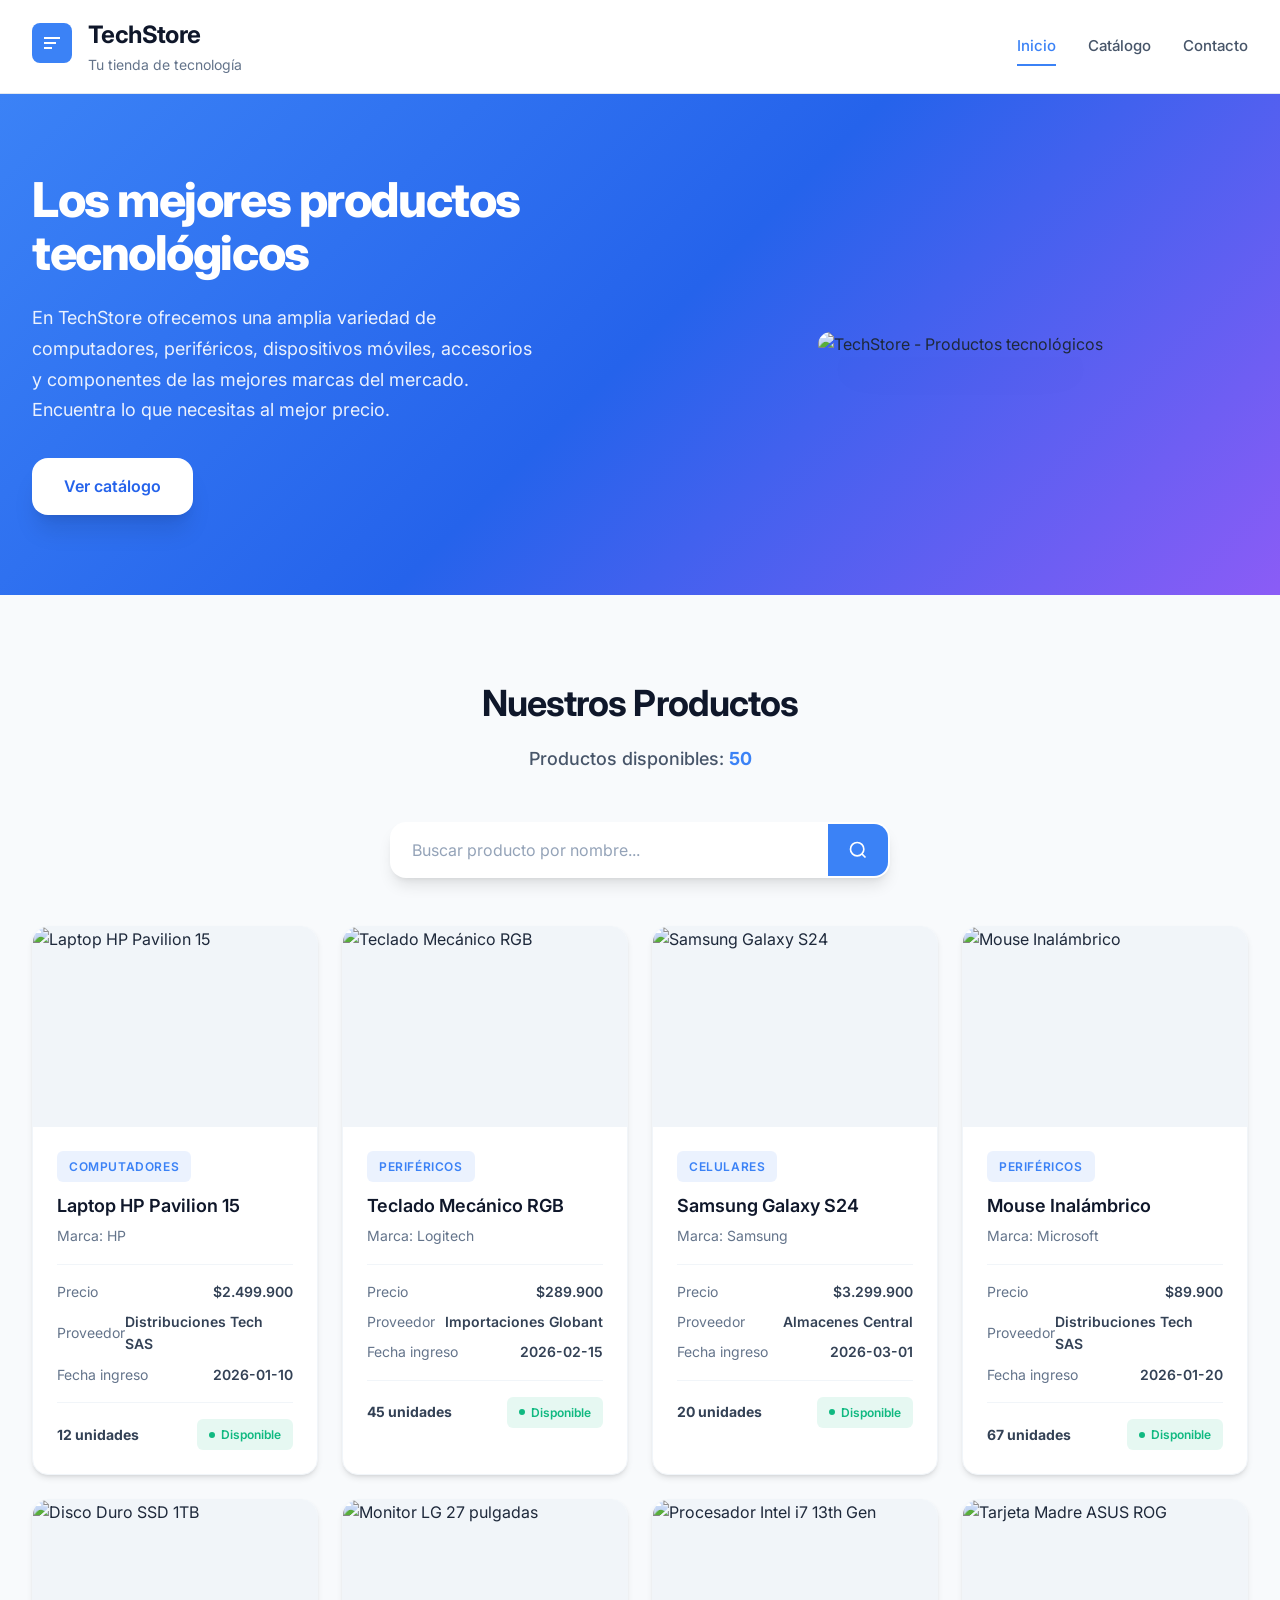
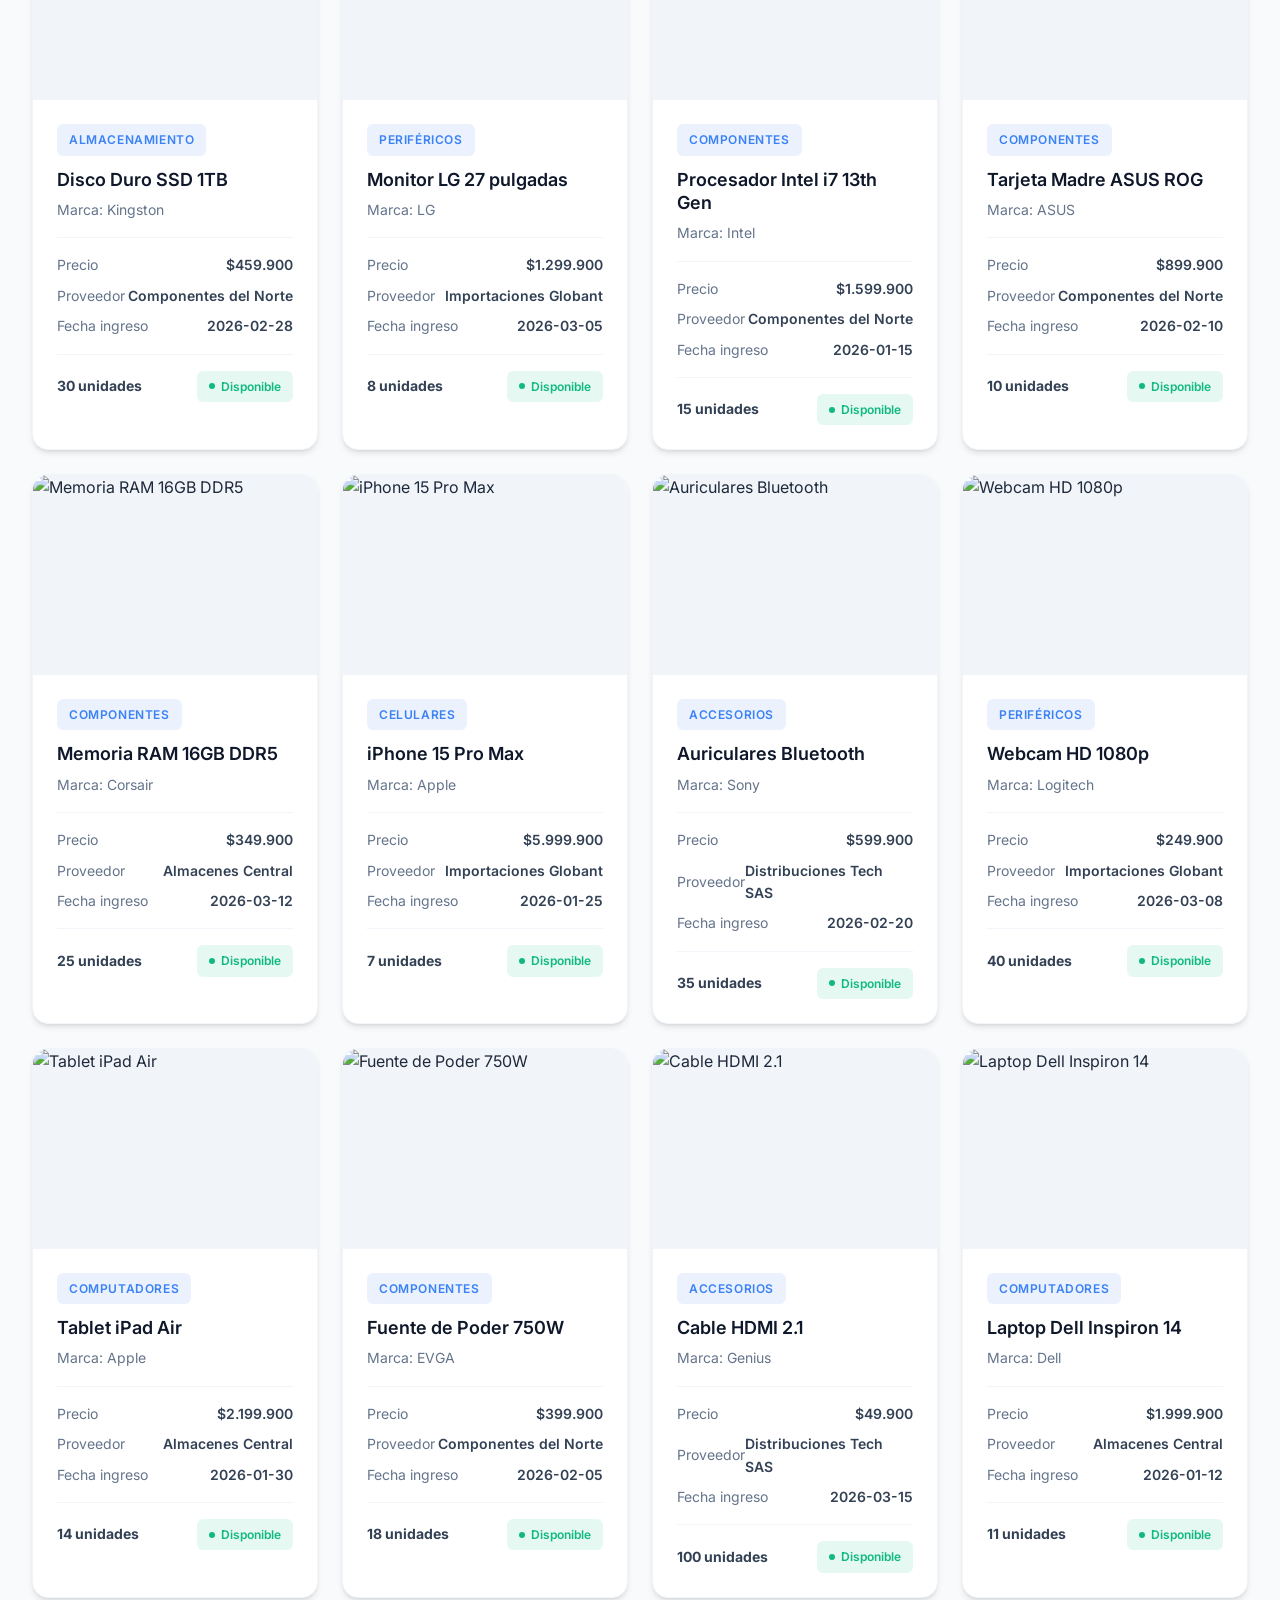
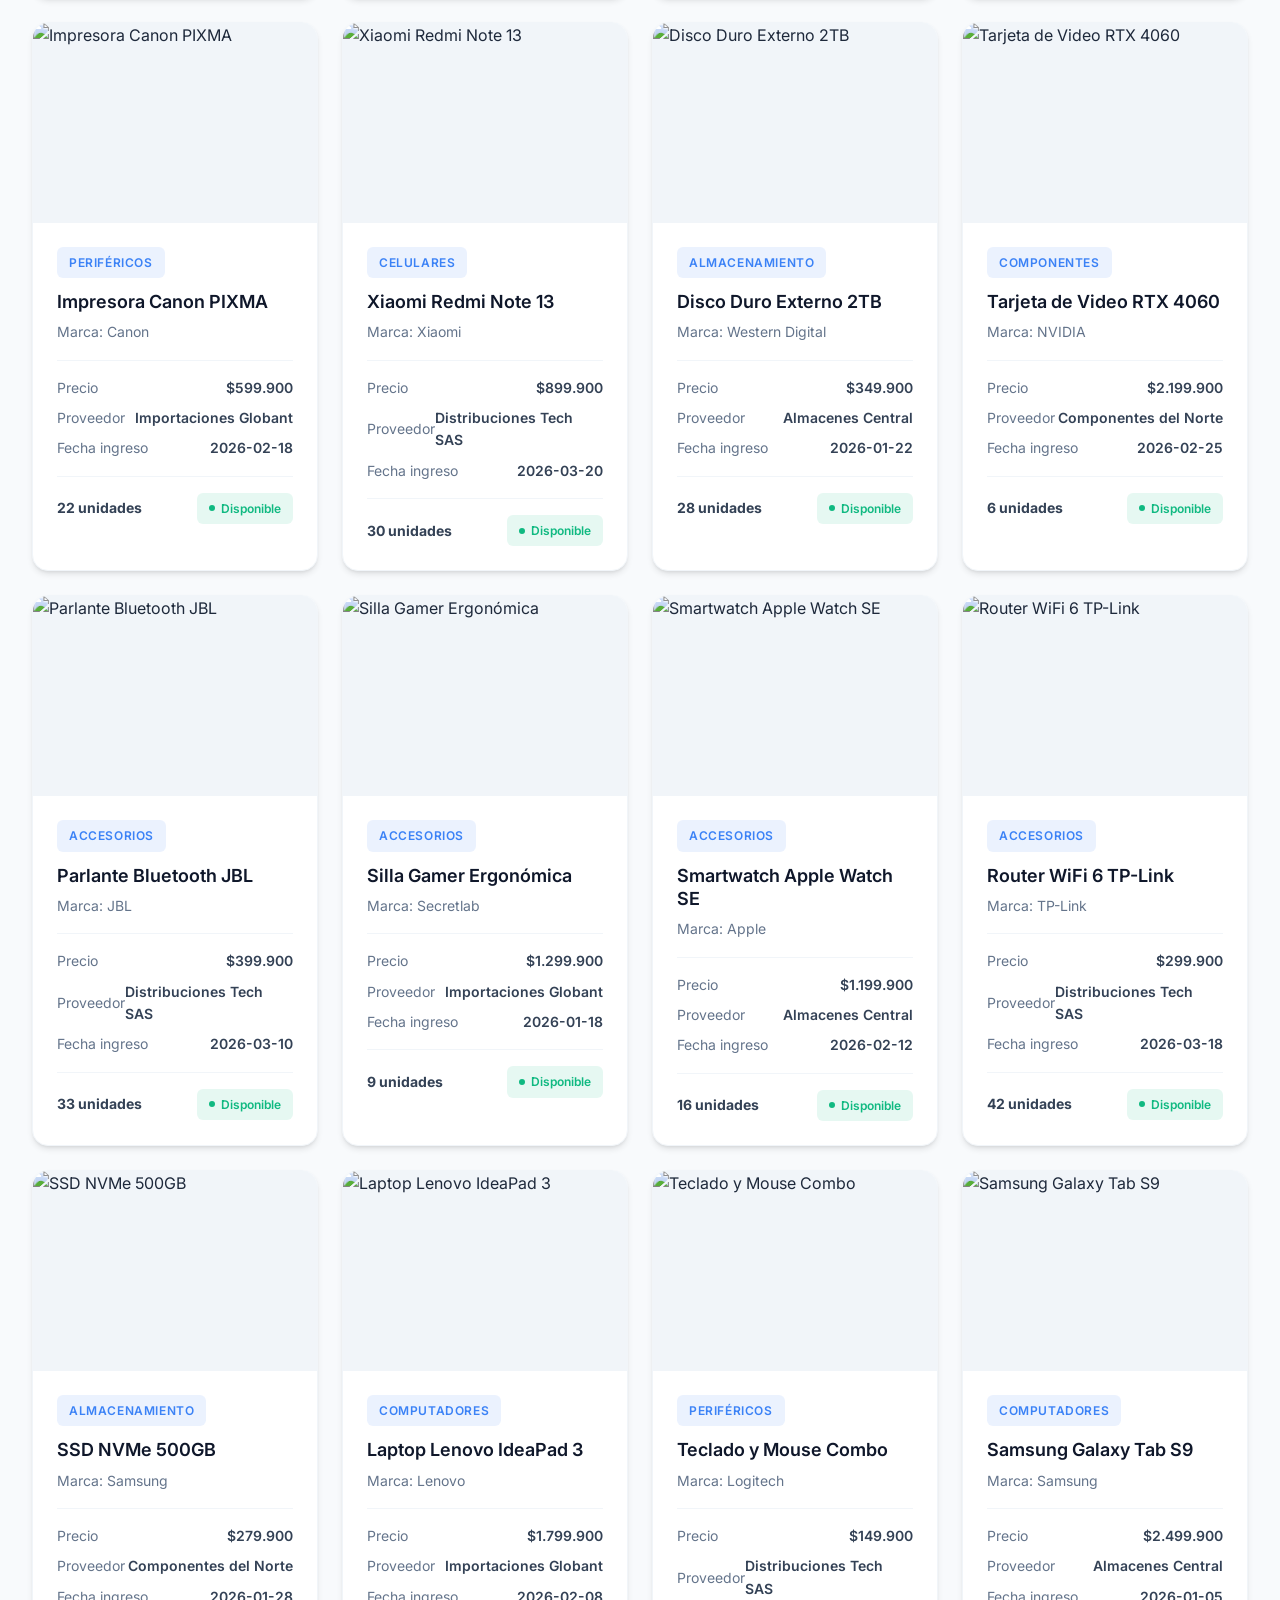
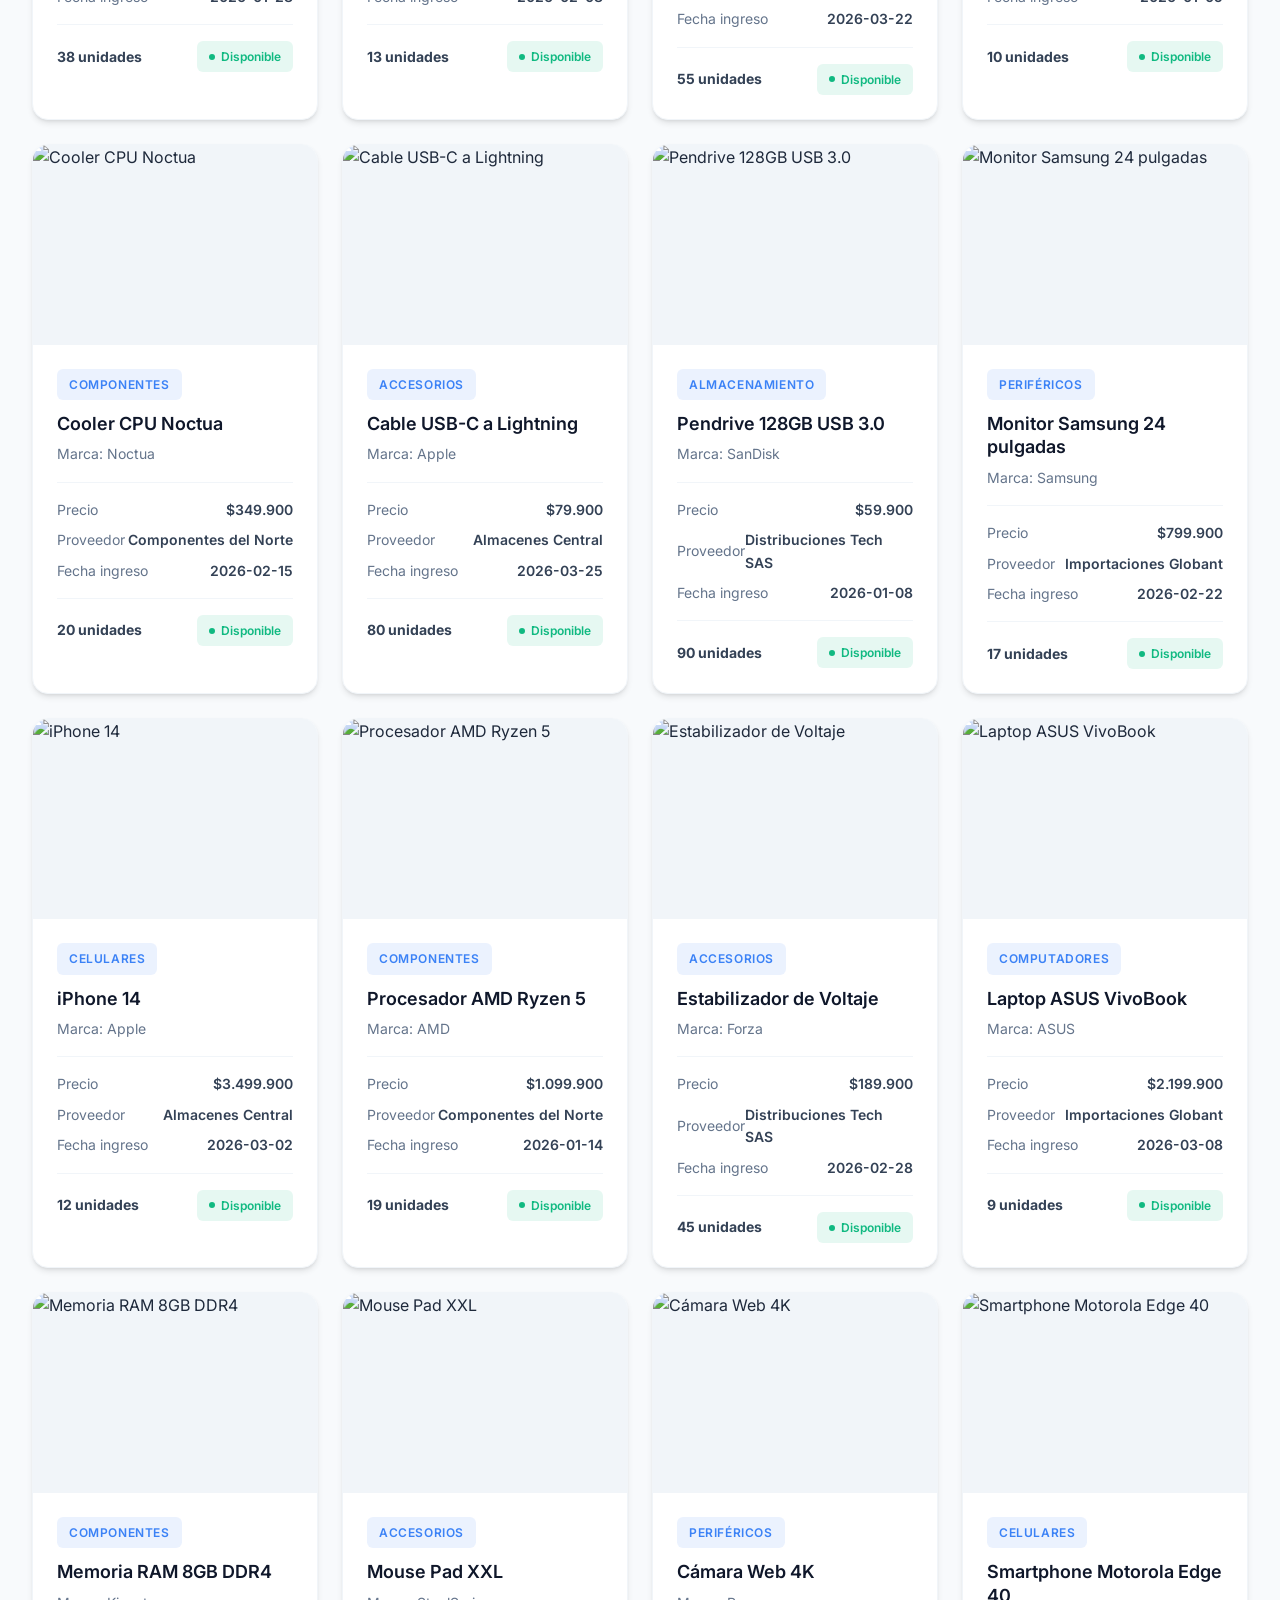
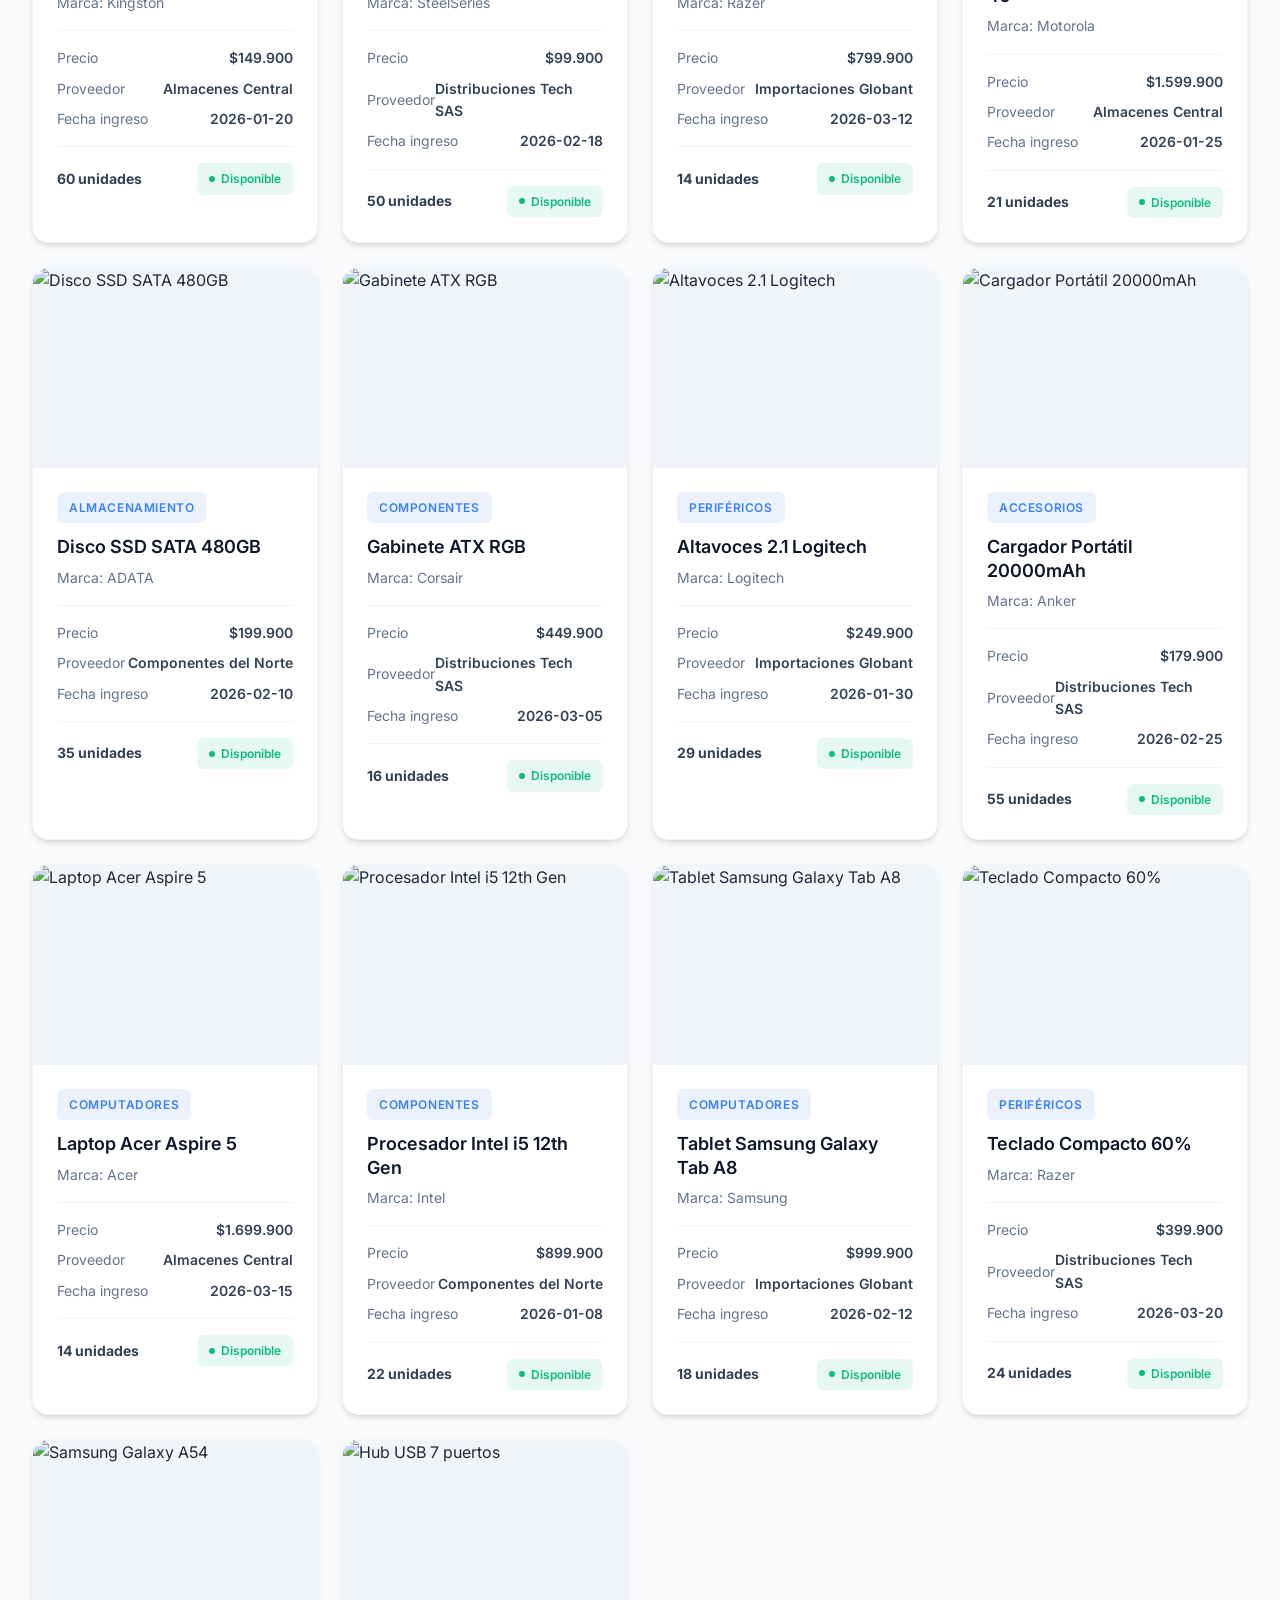
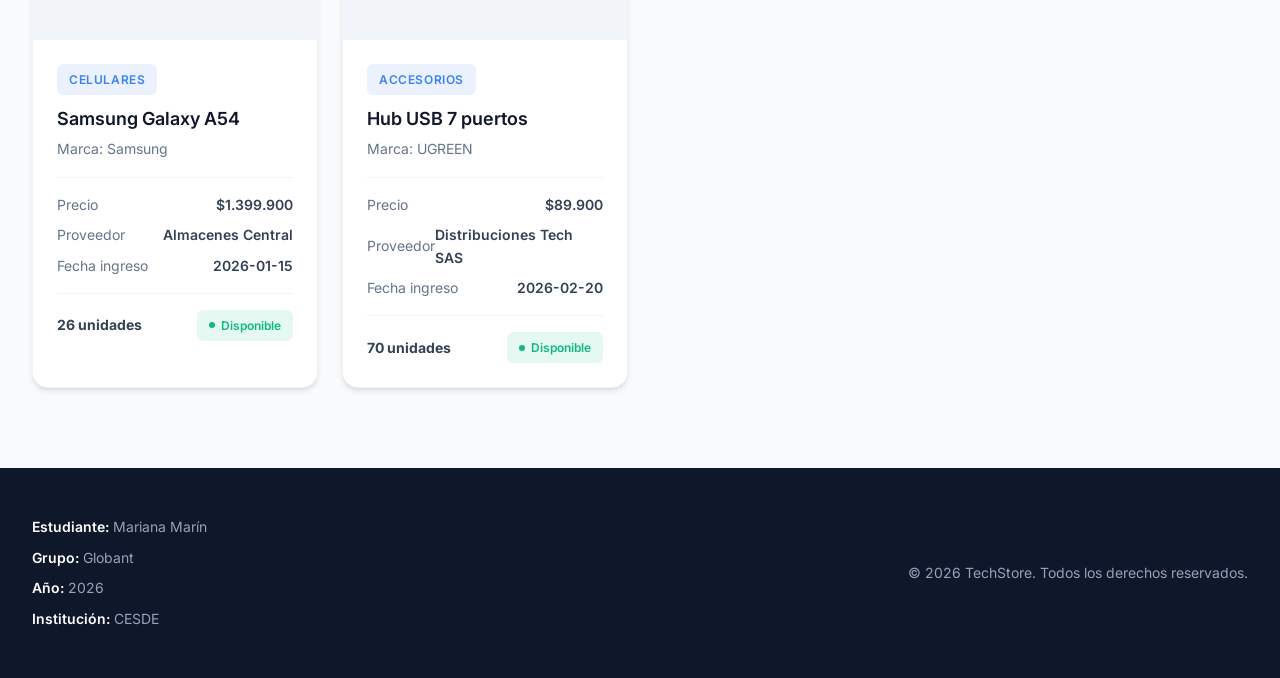
==== index.html @ 62020f69 "Merge 770a0d198b2fe18b4446546b9f6ee909ebb901d2 into 08ccd77b489e5dadfe18508d33915ba000b603e1" ====
<!DOCTYPE html>
<html lang="es">
<head>
  <meta charset="UTF-8">
  <meta name="viewport" content="width=device-width, initial-scale=1.0">
  <meta name="description" content="TechStore - Catálogo digital de productos tecnológicos">
  <title>TechStore | Catálogo Digital</title>
  <link rel="stylesheet" href="css/styles.css">
  <link href="https://fonts.googleapis.com/css2?family=Inter:wght@300;400;500;600;700&display=swap" rel="stylesheet">
</head>
<body>

  <header class="header">
    <div class="header__container">
      <div class="header__brand">
        <div class="header__logo">
          <svg width="40" height="40" viewBox="0 0 40 40" fill="none" xmlns="http://www.w3.org/2000/svg">
            <rect width="40" height="40" rx="8" fill="#3b82f6"/>
            <path d="M12 14h16v2H12zM12 19h12v2H12zM12 24h8v2H12z" fill="white"/>
          </svg>
        </div>
        <div class="header__titles">
          <h1 class="header__name">TechStore</h1>
          <span class="header__subtitle">Tu tienda de tecnología</span>
        </div>
      </div>
      <nav class="header__nav">
        <a href="#inicio" class="header__link header__link--active">Inicio</a>
        <a href="#catalogo" class="header__link">Catálogo</a>
        <a href="#contacto" class="header__link">Contacto</a>
      </nav>
      <button class="header__menu-btn" id="menuBtn" aria-label="Abrir menú">
        <span></span>
        <span></span>
        <span></span>
      </button>
    </div>
  </header>

  <main class="main">

    <section class="hero" id="inicio">
      <div class="hero__container">
        <div class="hero__content">
          <h2 class="hero__title">Los mejores productos tecnológicos</h2>
          <p class="hero__description">
            En TechStore ofrecemos una amplia variedad de computadores, periféricos, 
            dispositivos móviles, accesorios y componentes de las mejores marcas del mercado. 
            Encuentra lo que necesitas al mejor precio.
          </p>
          <a href="#catalogo" class="hero__btn">Ver catálogo</a>
        </div>
        <div class="hero__image">
          <img src="https://placehold.co/600x400/3b82f6/ffffff?text=TechStore" 
               alt="TechStore - Productos tecnológicos"
               loading="lazy">
        </div>
      </div>
    </section>

    <section class="catalog" id="catalogo">
      <div class="catalog__container">
        <div class="catalog__header">
          <h2 class="catalog__title">Nuestros Productos</h2>
          <p class="catalog__counter">
            Productos disponibles: <span id="productCount">0</span>
          </p>
        </div>

        <div class="catalog__filters">
          <div class="catalog__search">
            <input 
              type="text" 
              id="searchInput" 
              class="catalog__search-input" 
              placeholder="Buscar producto por nombre..."
              aria-label="Buscar producto"
            >
            <button id="searchBtn" class="catalog__search-btn" aria-label="Buscar">
              <svg width="20" height="20" viewBox="0 0 24 24" fill="none" stroke="currentColor" stroke-width="2">
                <circle cx="11" cy="11" r="8"/>
                <path d="M21 21l-4.35-4.35"/>
              </svg>
            </button>
          </div>
        </div>

        <div class="catalog__grid" id="productsContainer">
          <!-- Los productos se cargan dinámicamente con JavaScript -->
        </div>
      </div>
    </section>

  </main>

  <footer class="footer" id="contacto">
    <div class="footer__container">
      <div class="footer__info">
        <p class="footer__student"><strong>Estudiante:</strong> Mariana Marín</p>
        <p class="footer__group"><strong>Grupo:</strong> Globant</p>
        <p class="footer__year"><strong>Año:</strong> 2026</p>
        <p class="footer__institution"><strong>Institución:</strong> CESDE</p>
      </div>
      <div class="footer__copy">
        <p>&copy; 2026 TechStore. Todos los derechos reservados.</p>
      </div>
    </div>
  </footer>

  <script src="data/productos.js"></script>
  <script src="js/app.js"></script>

</body>
</html>
---- css/styles.css ----
*, *::before, *::after {
  box-sizing: border-box;
  margin: 0;
  padding: 0;
}

:root {
  --primary: #3b82f6;
  --primary-dark: #2563eb;
  --primary-light: #60a5fa;
  --secondary: #1e293b;
  --accent: #8b5cf6;
  --success: #10b981;
  --warning: #f59e0b;
  --danger: #ef4444;
  --gray-50: #f8fafc;
  --gray-100: #f1f5f9;
  --gray-200: #e2e8f0;
  --gray-300: #cbd5e1;
  --gray-400: #94a3b8;
  --gray-500: #64748b;
  --gray-600: #475569;
  --gray-700: #334155;
  --gray-800: #1e293b;
  --gray-900: #0f172a;
  --white: #ffffff;
  --shadow-sm: 0 1px 2px rgba(0,0,0,0.05);
  --shadow: 0 4px 6px -1px rgba(0,0,0,0.1), 0 2px 4px -2px rgba(0,0,0,0.1);
  --shadow-md: 0 10px 15px -3px rgba(0,0,0,0.1), 0 4px 6px -4px rgba(0,0,0,0.1);
  --shadow-lg: 0 20px 25px -5px rgba(0,0,0,0.1), 0 8px 10px -6px rgba(0,0,0,0.1);
  --shadow-xl: 0 25px 50px -12px rgba(0,0,0,0.25);
  --radius-sm: 6px;
  --radius: 8px;
  --radius-md: 12px;
  --radius-lg: 16px;
  --radius-xl: 24px;
  --transition: all 0.3s cubic-bezier(0.4, 0, 0.2, 1);
}

html {
  scroll-behavior: smooth;
}

body {
  font-family: 'Inter', -apple-system, BlinkMacSystemFont, 'Segoe UI', Roboto, sans-serif;
  background: var(--gray-50);
  color: var(--gray-800);
  line-height: 1.6;
  -webkit-font-smoothing: antialiased;
  -moz-osx-font-smoothing: grayscale;
}

img {
  max-width: 100%;
  height: auto;
  display: block;
}

a {
  text-decoration: none;
  color: inherit;
}

button {
  cursor: pointer;
  border: none;
  background: none;
  font-family: inherit;
}

input {
  font-family: inherit;
}

/* Header */
.header {
  background: var(--white);
  border-bottom: 1px solid var(--gray-200);
  position: sticky;
  top: 0;
  z-index: 1000;
  backdrop-filter: blur(12px);
  background: rgba(255, 255, 255, 0.95);
}

.header__container {
  max-width: 1280px;
  margin: 0 auto;
  padding: 1rem 2rem;
  display: flex;
  align-items: center;
  justify-content: space-between;
}

.header__brand {
  display: flex;
  align-items: center;
  gap: 1rem;
}

.header__logo {
  flex-shrink: 0;
}

.header__name {
  font-size: 1.5rem;
  font-weight: 700;
  color: var(--gray-900);
  letter-spacing: -0.025em;
}

.header__subtitle {
  font-size: 0.875rem;
  color: var(--gray-500);
  font-weight: 400;
}

.header__titles {
  display: flex;
  flex-direction: column;
}

.header__nav {
  display: flex;
  gap: 2rem;
}

.header__link {
  font-size: 0.9375rem;
  font-weight: 500;
  color: var(--gray-600);
  transition: var(--transition);
  position: relative;
  padding: 0.5rem 0;
}

.header__link::after {
  content: '';
  position: absolute;
  bottom: 0;
  left: 0;
  width: 0;
  height: 2px;
  background: var(--primary);
  transition: var(--transition);
}

.header__link:hover {
  color: var(--primary);
}

.header__link:hover::after {
  width: 100%;
}

.header__link--active {
  color: var(--primary);
}

.header__link--active::after {
  width: 100%;
}

.header__menu-btn {
  display: none;
  flex-direction: column;
  gap: 5px;
  padding: 8px;
}

.header__menu-btn span {
  width: 24px;
  height: 2px;
  background: var(--gray-700);
  border-radius: 2px;
  transition: var(--transition);
}

/* Hero */
.hero {
  background: linear-gradient(135deg, var(--primary) 0%, var(--primary-dark) 50%, var(--accent) 100%);
  padding: 5rem 2rem;
  overflow: hidden;
}

.hero__container {
  max-width: 1280px;
  margin: 0 auto;
  display: grid;
  grid-template-columns: 1fr 1fr;
  gap: 4rem;
  align-items: center;
}

.hero__title {
  font-size: 3rem;
  font-weight: 800;
  color: var(--white);
  line-height: 1.1;
  letter-spacing: -0.03em;
  margin-bottom: 1.5rem;
}

.hero__description {
  font-size: 1.125rem;
  color: rgba(255, 255, 255, 0.9);
  margin-bottom: 2rem;
  line-height: 1.7;
  max-width: 500px;
}

.hero__btn {
  display: inline-flex;
  align-items: center;
  gap: 0.5rem;
  background: var(--white);
  color: var(--primary-dark);
  font-size: 1rem;
  font-weight: 600;
  padding: 1rem 2rem;
  border-radius: var(--radius-lg);
  transition: var(--transition);
  box-shadow: var(--shadow-lg);
}

.hero__btn:hover {
  transform: translateY(-2px);
  box-shadow: var(--shadow-xl);
}

.hero__image {
  display: flex;
  justify-content: center;
  align-items: center;
}

.hero__image img {
  border-radius: var(--radius-xl);
  box-shadow: var(--shadow-xl);
  max-width: 100%;
  height: auto;
}

/* Catalog */
.catalog {
  padding: 5rem 2rem;
}

.catalog__container {
  max-width: 1280px;
  margin: 0 auto;
}

.catalog__header {
  text-align: center;
  margin-bottom: 3rem;
}

.catalog__title {
  font-size: 2.25rem;
  font-weight: 700;
  color: var(--gray-900);
  margin-bottom: 0.75rem;
  letter-spacing: -0.025em;
}

.catalog__counter {
  font-size: 1.125rem;
  color: var(--gray-600);
  font-weight: 500;
}

.catalog__counter span {
  color: var(--primary);
  font-weight: 700;
}

/* Filters */
.catalog__filters {
  margin-bottom: 3rem;
  display: flex;
  justify-content: center;
}

.catalog__search {
  display: flex;
  align-items: center;
  background: var(--white);
  border-radius: var(--radius-lg);
  box-shadow: var(--shadow-md);
  overflow: hidden;
  width: 100%;
  max-width: 500px;
  border: 2px solid transparent;
  transition: var(--transition);
}

.catalog__search:focus-within {
  border-color: var(--primary);
  box-shadow: var(--shadow-lg), 0 0 0 4px rgba(59, 130, 246, 0.1);
}

.catalog__search-input {
  flex: 1;
  padding: 1rem 1.25rem;
  border: none;
  outline: none;
  font-size: 1rem;
  background: transparent;
  color: var(--gray-800);
}

.catalog__search-input::placeholder {
  color: var(--gray-400);
}

.catalog__search-btn {
  padding: 1rem 1.25rem;
  background: var(--primary);
  color: var(--white);
  transition: var(--transition);
  display: flex;
  align-items: center;
  justify-content: center;
}

.catalog__search-btn:hover {
  background: var(--primary-dark);
}

/* Product Grid */
.catalog__grid {
  display: grid;
  grid-template-columns: repeat(auto-fill, minmax(280px, 1fr));
  gap: 1.5rem;
}

/* Product Card */
.product-card {
  background: var(--white);
  border-radius: var(--radius-lg);
  overflow: hidden;
  box-shadow: var(--shadow);
  transition: var(--transition);
  border: 1px solid var(--gray-100);
}

.product-card:hover {
  transform: translateY(-8px);
  box-shadow: var(--shadow-xl);
}

.product-card__image {
  width: 100%;
  height: 200px;
  overflow: hidden;
  background: var(--gray-100);
}

.product-card__image img {
  width: 100%;
  height: 100%;
  object-fit: cover;
  transition: transform 0.5s cubic-bezier(0.4, 0, 0.2, 1);
}

.product-card:hover .product-card__image img {
  transform: scale(1.1);
}

.product-card__content {
  padding: 1.5rem;
}

.product-card__category {
  display: inline-block;
  font-size: 0.75rem;
  font-weight: 600;
  text-transform: uppercase;
  letter-spacing: 0.05em;
  color: var(--primary);
  background: rgba(59, 130, 246, 0.1);
  padding: 0.375rem 0.75rem;
  border-radius: var(--radius-sm);
  margin-bottom: 0.75rem;
}

.product-card__name {
  font-size: 1.125rem;
  font-weight: 600;
  color: var(--gray-900);
  margin-bottom: 0.5rem;
  line-height: 1.3;
}

.product-card__brand {
  font-size: 0.875rem;
  color: var(--gray-500);
  margin-bottom: 1rem;
}

.product-card__details {
  display: flex;
  flex-direction: column;
  gap: 0.5rem;
  margin-bottom: 1rem;
  padding-top: 1rem;
  border-top: 1px solid var(--gray-100);
}

.product-card__detail {
  display: flex;
  justify-content: space-between;
  align-items: center;
  font-size: 0.875rem;
}

.product-card__detail-label {
  color: var(--gray-500);
}

.product-card__detail-value {
  font-weight: 600;
  color: var(--gray-700);
}

.product-card__price {
  font-size: 1.25rem;
  font-weight: 700;
  color: var(--primary-dark);
}

.product-card__footer {
  display: flex;
  justify-content: space-between;
  align-items: center;
  padding-top: 1rem;
  border-top: 1px solid var(--gray-100);
}

.product-card__stock {
  font-size: 0.875rem;
  color: var(--gray-500);
}

.product-card__stock strong {
  color: var(--gray-700);
}

.product-card__status {
  display: inline-flex;
  align-items: center;
  gap: 0.375rem;
  font-size: 0.75rem;
  font-weight: 600;
  padding: 0.375rem 0.75rem;
  border-radius: var(--radius-sm);
}

.product-card__status--available {
  background: rgba(16, 185, 129, 0.1);
  color: var(--success);
}

.product-card__status--unavailable {
  background: rgba(239, 68, 68, 0.1);
  color: var(--danger);
}

.product-card__status-dot {
  width: 6px;
  height: 6px;
  border-radius: 50%;
  background: currentColor;
}

/* Footer */
.footer {
  background: var(--gray-900);
  color: var(--gray-400);
  padding: 3rem 2rem;
  margin-top: auto;
}

.footer__container {
  max-width: 1280px;
  margin: 0 auto;
  display: flex;
  justify-content: space-between;
  align-items: center;
  flex-wrap: wrap;
  gap: 2rem;
}

.footer__info {
  display: flex;
  flex-direction: column;
  gap: 0.5rem;
}

.footer__info p {
  font-size: 0.875rem;
}

.footer__info strong {
  color: var(--white);
  font-weight: 600;
}

.footer__copy {
  font-size: 0.875rem;
}

/* Empty State */
.empty-state {
  grid-column: 1 / -1;
  text-align: center;
  padding: 4rem 2rem;
}

.empty-state__icon {
  width: 80px;
  height: 80px;
  margin: 0 auto 1.5rem;
  background: var(--gray-100);
  border-radius: 50%;
  display: flex;
  align-items: center;
  justify-content: center;
  color: var(--gray-400);
}

.empty-state__title {
  font-size: 1.25rem;
  font-weight: 600;
  color: var(--gray-700);
  margin-bottom: 0.5rem;
}

.empty-state__text {
  font-size: 1rem;
  color: var(--gray-500);
}

/* Responsive */
@media (max-width: 1024px) {
  .hero__container {
    grid-template-columns: 1fr;
    text-align: center;
    gap: 3rem;
  }

  .hero__title {
    font-size: 2.5rem;
  }

  .hero__description {
    max-width: 100%;
    margin-left: auto;
    margin-right: auto;
  }

  .hero__image {
    display: none;
  }
}

@media (max-width: 768px) {
  .header__container {
    padding: 1rem;
  }

  .header__nav {
    display: none;
    position: absolute;
    top: 100%;
    left: 0;
    right: 0;
    background: var(--white);
    flex-direction: column;
    padding: 1rem 2rem;
    gap: 0;
    border-bottom: 1px solid var(--gray-200);
    box-shadow: var(--shadow-lg);
  }

  .header__nav.active {
    display: flex;
  }

  .header__link {
    padding: 0.75rem 0;
    border-bottom: 1px solid var(--gray-100);
  }

  .header__menu-btn {
    display: flex;
  }

  .hero {
    padding: 3rem 1rem;
  }

  .hero__title {
    font-size: 2rem;
  }

  .hero__description {
    font-size: 1rem;
  }

  .catalog {
    padding: 3rem 1rem;
  }

  .catalog__title {
    font-size: 1.75rem;
  }

  .catalog__grid {
    grid-template-columns: repeat(auto-fill, minmax(260px, 1fr));
    gap: 1rem;
  }

  .footer__container {
    flex-direction: column;
    text-align: center;
  }
}

@media (max-width: 480px) {
  .hero__title {
    font-size: 1.75rem;
  }

  .hero__btn {
    width: 100%;
    justify-content: center;
  }

  .catalog__grid {
    grid-template-columns: 1fr;
  }

  .product-card__content {
    padding: 1rem;
  }

  .product-card__name {
    font-size: 1rem;
  }
}

/* Animations */
@keyframes fadeIn {
  from {
    opacity: 0;
    transform: translateY(20px);
  }
  to {
    opacity: 1;
    transform: translateY(0);
  }
}

.product-card {
  animation: fadeIn 0.5s ease-out forwards;
}

.product-card:nth-child(1) { animation-delay: 0.05s; }
.product-card:nth-child(2) { animation-delay: 0.1s; }
.product-card:nth-child(3) { animation-delay: 0.15s; }
.product-card:nth-child(4) { animation-delay: 0.2s; }
.product-card:nth-child(5) { animation-delay: 0.25s; }
.product-card:nth-child(6) { animation-delay: 0.3s; }

/* Scrollbar */
::-webkit-scrollbar {
  width: 8px;
}

::-webkit-scrollbar-track {
  background: var(--gray-100);
}

::-webkit-scrollbar-thumb {
  background: var(--gray-300);
  border-radius: 4px;
}

::-webkit-scrollbar-thumb:hover {
  background: var(--gray-400);
}

/* Focus states for accessibility */
*:focus-visible {
  outline: 2px solid var(--primary);
  outline-offset: 2px;
}

/* Selection */
::selection {
  background: var(--primary);
  color: var(--white);
}
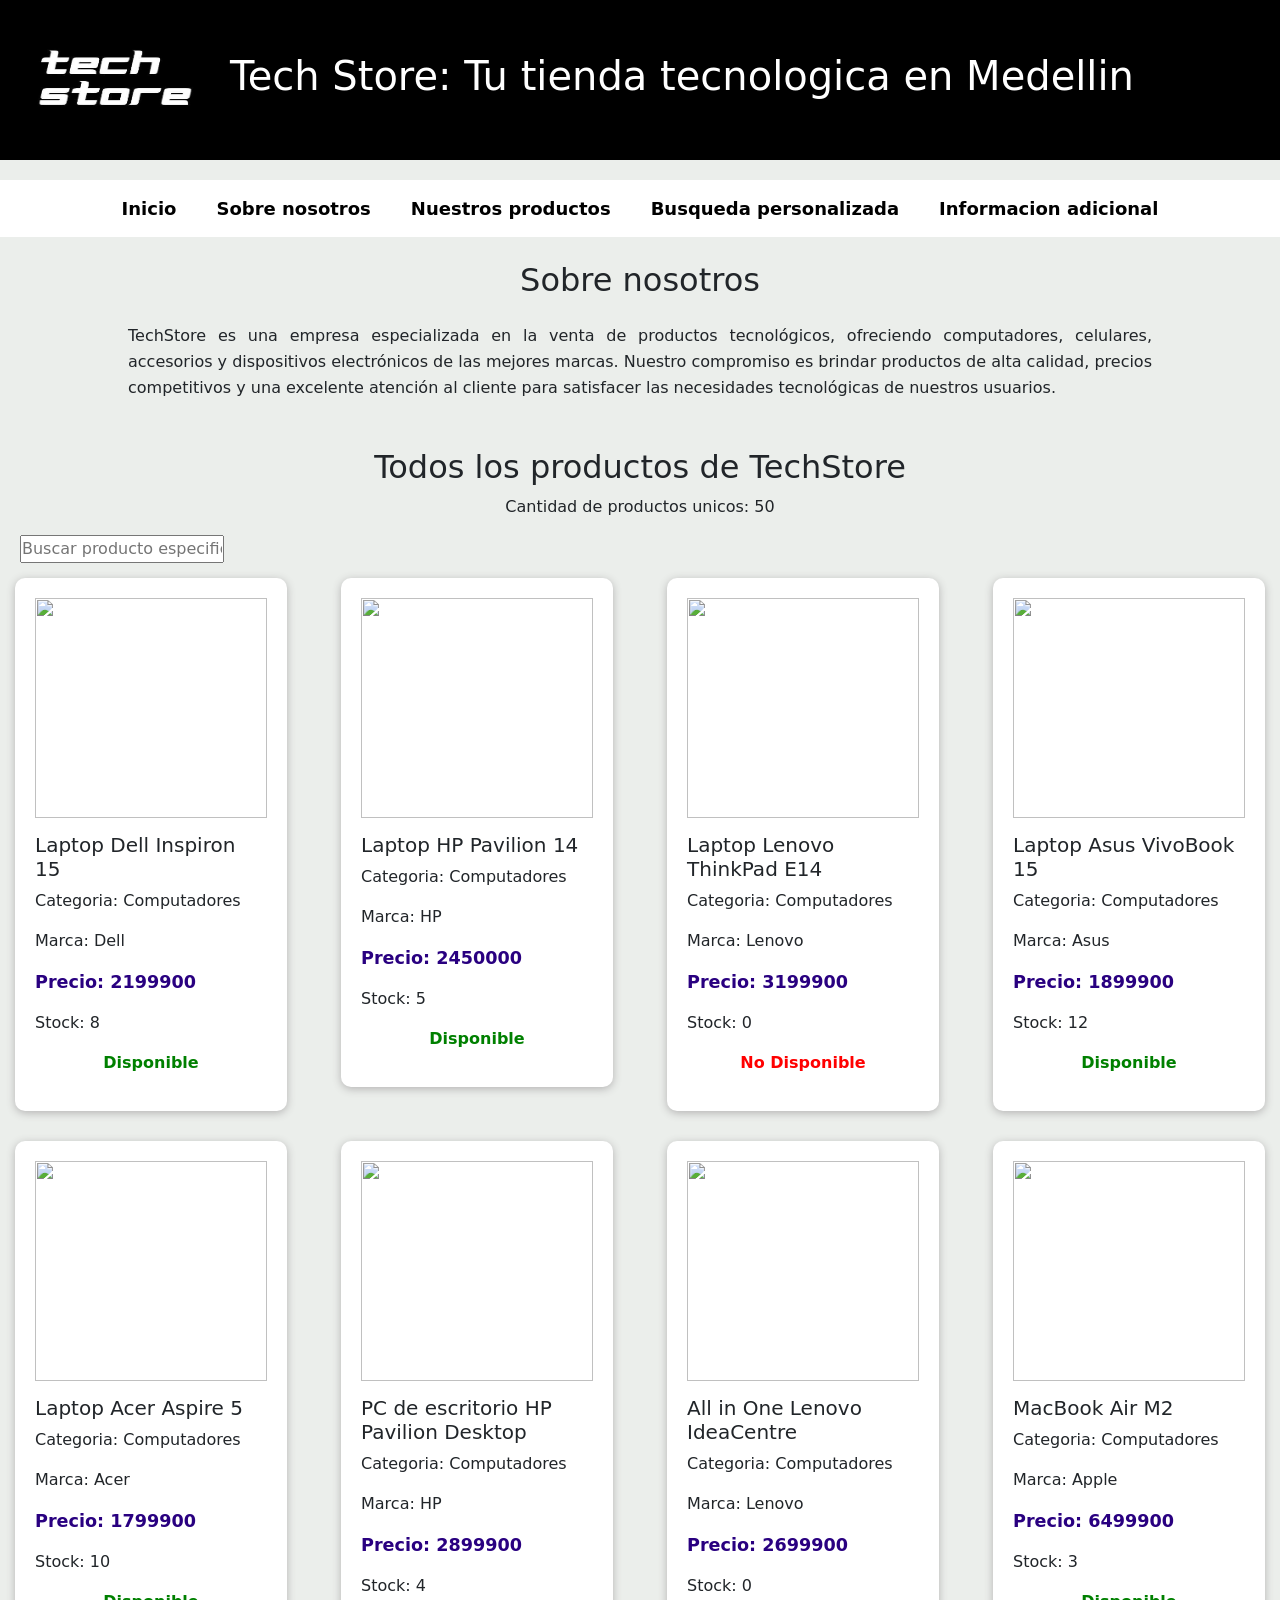
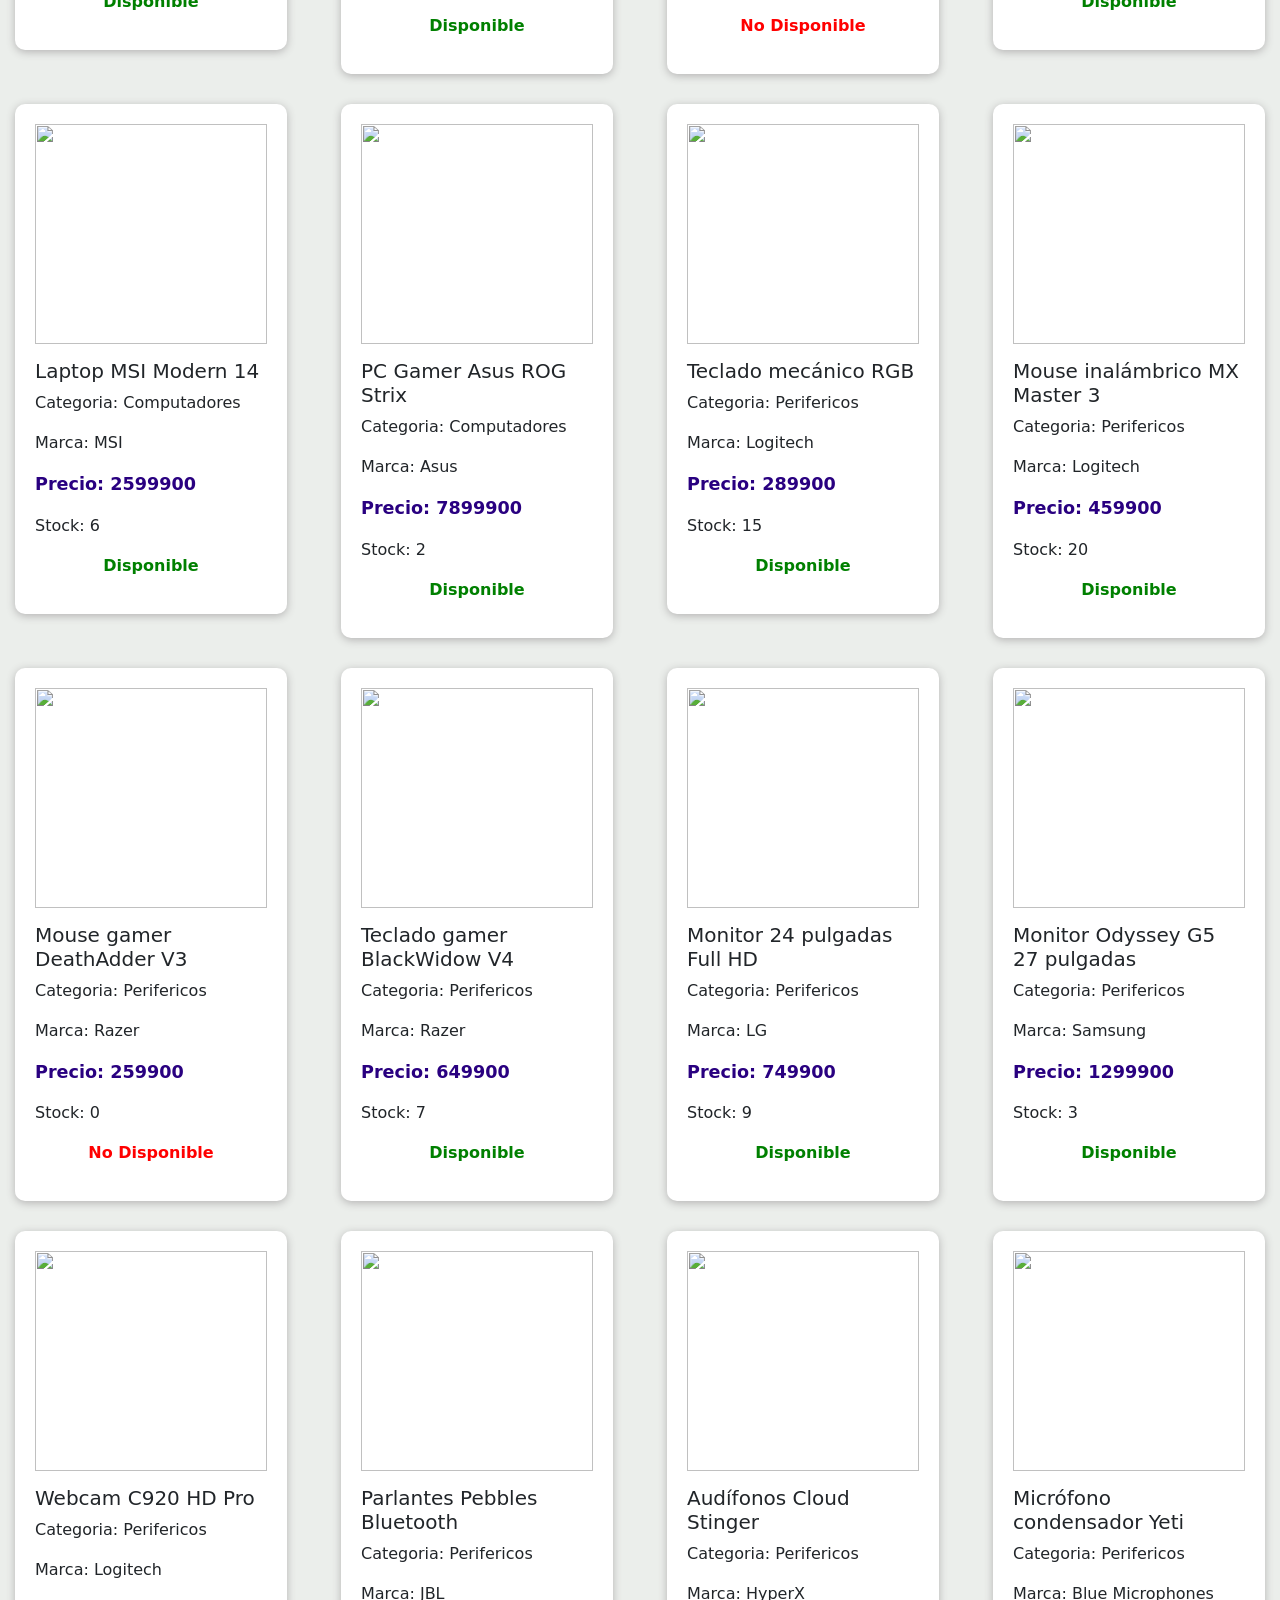
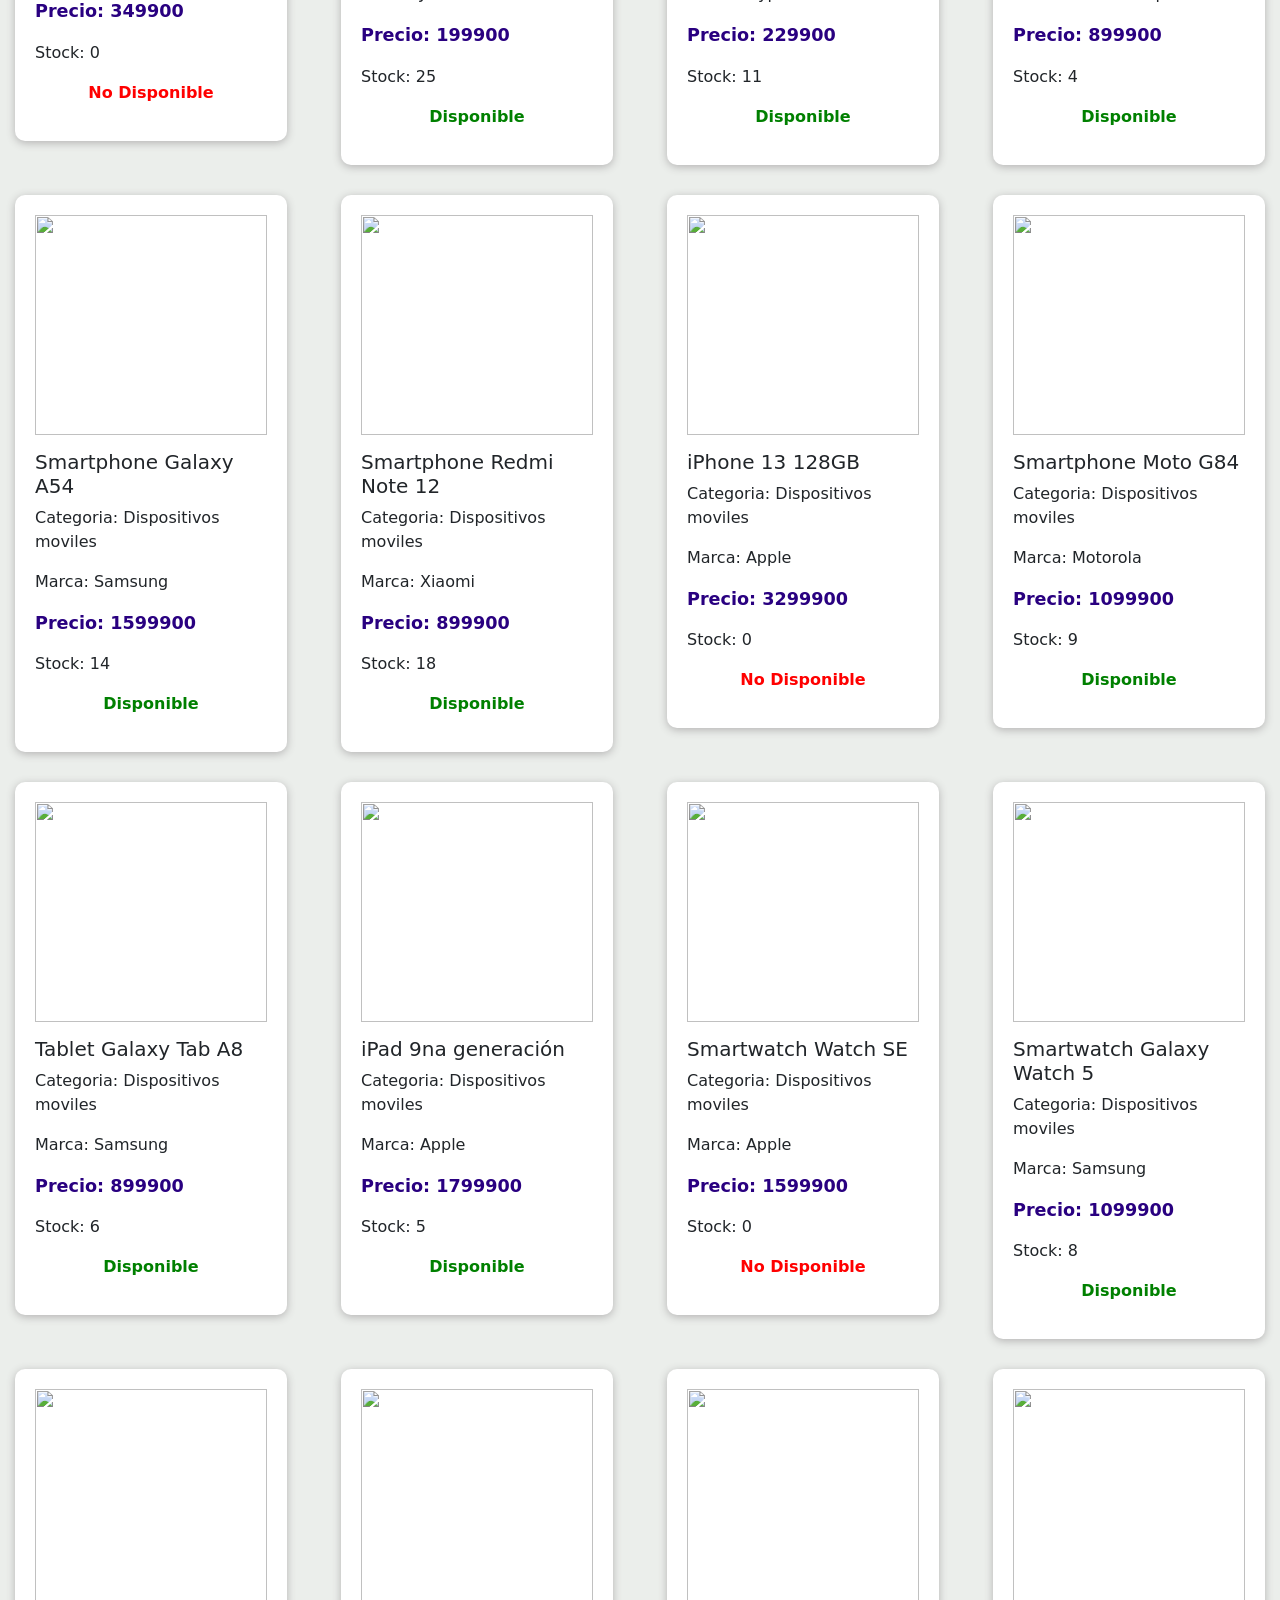
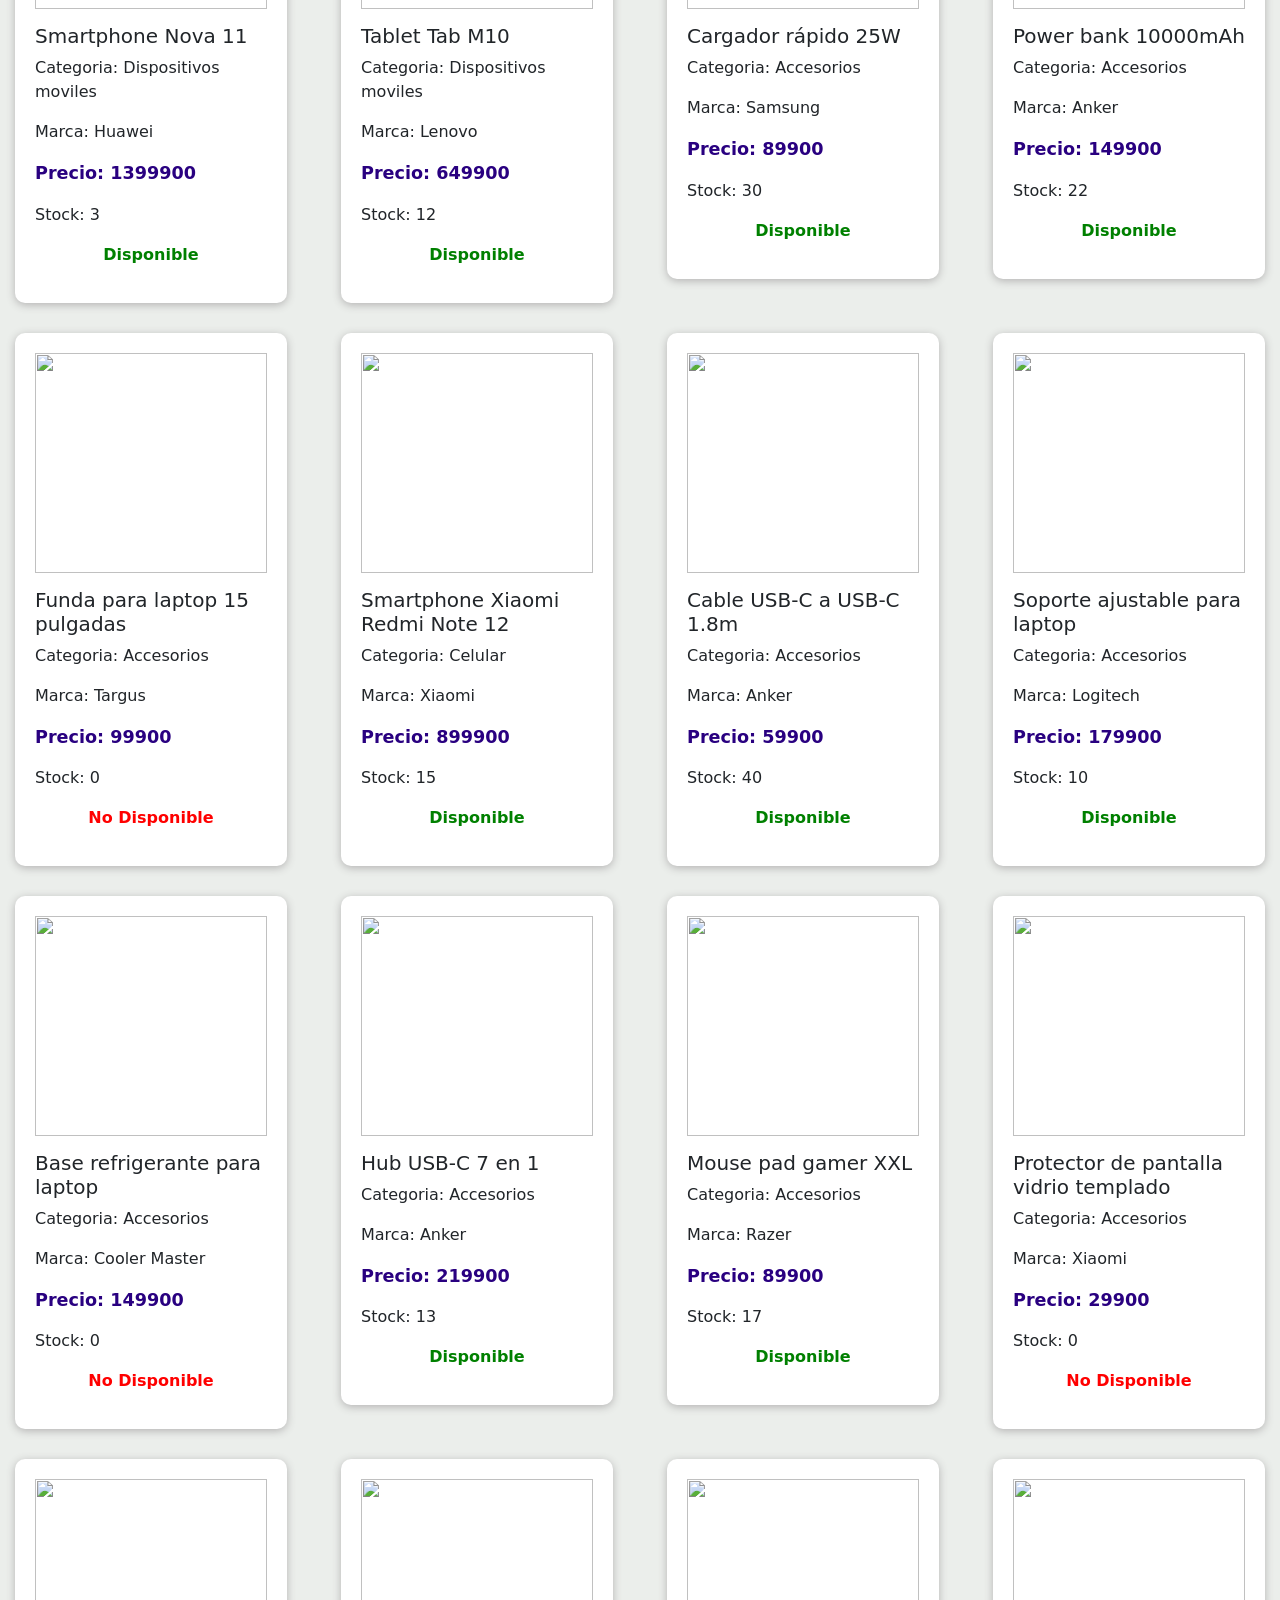
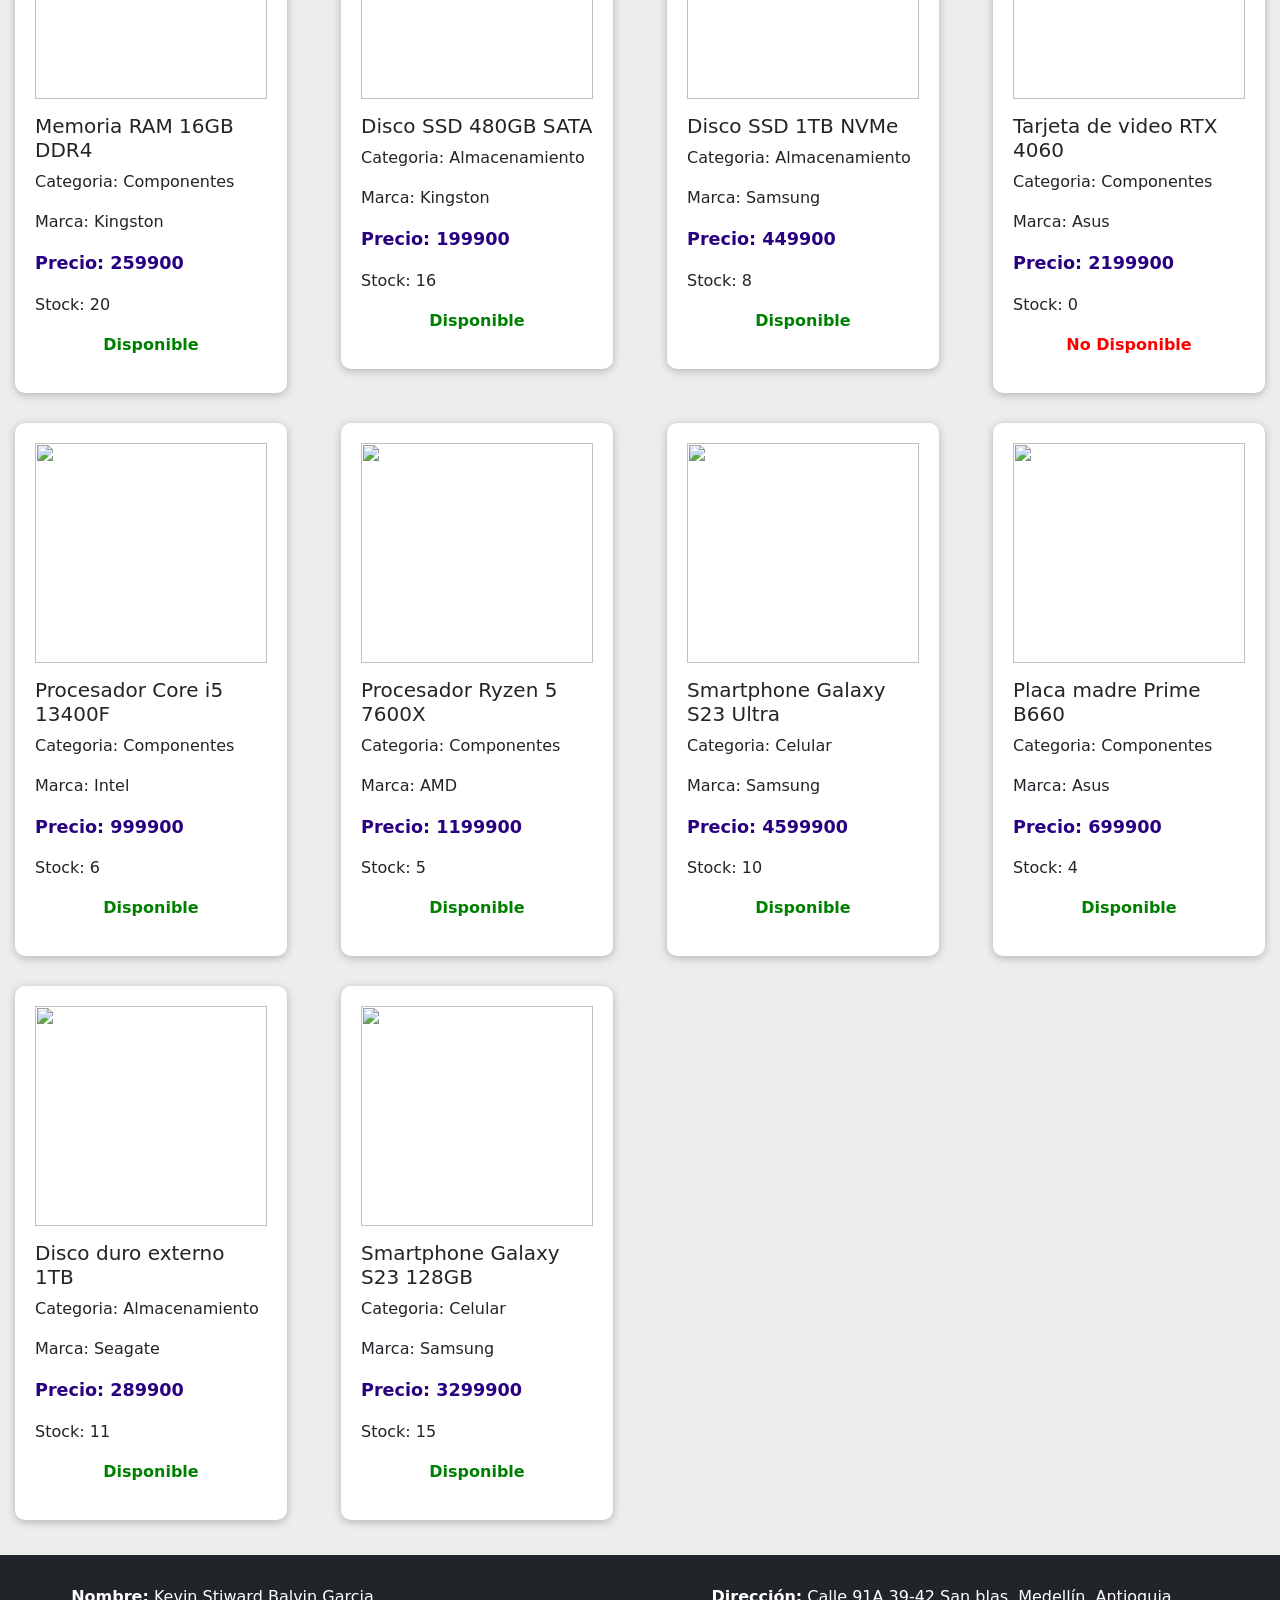
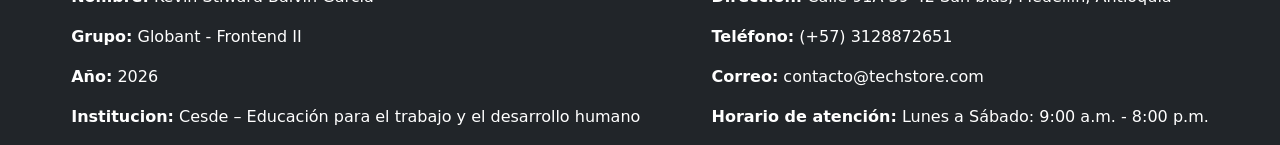
==== commit 4db3a29c: "Merge 3805710ae905b4f4ee10549624338340858104b8 into 08ccd77b489e5dadfe18508d33915ba000b603e1" ====
--- a/index.html
+++ b/index.html
@@ -1,114 +1,62 @@
 <!DOCTYPE html>
-<html lang="es">
+<html lang="en">
+
 <head>
-  <meta charset="UTF-8">
-  <meta name="viewport" content="width=device-width, initial-scale=1.0">
-  <meta name="description" content="TechStore - Catálogo digital de productos tecnológicos">
-  <title>TechStore | Catálogo Digital</title>
-  <link rel="stylesheet" href="css/styles.css">
-  <link href="https://fonts.googleapis.com/css2?family=Inter:wght@300;400;500;600;700&display=swap" rel="stylesheet">
+    <meta charset="UTF-8">
+    <meta name="viewport" content="width=device-width, initial-scale=1.0">
+    <title>Tech Store</title>
+    <link rel="icon" href="img/TechStoreLogo.jpg">
+    <link href="https://cdn.jsdelivr.net/npm/bootstrap@5.3.8/dist/css/bootstrap.min.css" rel="stylesheet"
+        integrity="sha384-sRIl4kxILFvY47J16cr9ZwB07vP4J8+LH7qKQnuqkuIAvNWLzeN8tE5YBujZqJLB" crossorigin="anonymous">
+    <link rel="stylesheet" href="css/styles.css">
 </head>
+
 <body>
+    <header id="header">
+        <div class="d-flex">
+            <img class="imagenLogo" src="img/TechStoreLogo.jpg" alt="Logo tech store">
+            <h1>Tech Store: Tu tienda tecnologica en Medellin</h1>
+        </div>
+        <nav>
+            <a href="#header">Inicio</a><a href="#sobreNosotros">Sobre nosotros</a><a href="#tituloProductos">Nuestros
+                productos</a><a href="#buscador">Busqueda personalizada</a><a href="#footer">Informacion adicional</a>
+        </nav>
+    </header>
 
-  <header class="header">
-    <div class="header__container">
-      <div class="header__brand">
-        <div class="header__logo">
-          <svg width="40" height="40" viewBox="0 0 40 40" fill="none" xmlns="http://www.w3.org/2000/svg">
-            <rect width="40" height="40" rx="8" fill="#3b82f6"/>
-            <path d="M12 14h16v2H12zM12 19h12v2H12zM12 24h8v2H12z" fill="white"/>
-          </svg>
+    <section>
+        <h2 class="text-center my-4" id="sobreNosotros">Sobre nosotros</h2>
+        <p>TechStore es una empresa especializada en la venta de productos tecnológicos, ofreciendo computadores,
+            celulares, accesorios y dispositivos electrónicos de las mejores marcas. Nuestro compromiso es brindar
+            productos de alta calidad, precios competitivos y una excelente atención al cliente para satisfacer las
+            necesidades tecnológicas de nuestros usuarios.</p>
+    </section>
+    <main>
+        <h2 class="text-center mt-5" id="tituloProductos">Todos los productos de TechStore</h2>
+
+        <p class="text-center" id="cantidadProductos"></p>
+        <input type="text" id="buscador" placeholder="Buscar producto especifico...">
+        <div id="contenedorProductos" class="row"></div>
+    </main>
+
+    <footer id="footer" class="d-flex justify-content-evenly">
+        <div>
+            <p><strong>Nombre:</strong> Kevin Stiward Balvin Garcia</p>
+            <p><strong>Grupo:</strong> Globant - Frontend II</p>
+            <p><strong>Año:</strong> 2026</p>
+            <P><strong>Institucion:</strong> Cesde – Educación para el trabajo y el desarrollo humano</P>
         </div>
-        <div class="header__titles">
-          <h1 class="header__name">TechStore</h1>
-          <span class="header__subtitle">Tu tienda de tecnología</span>
+        <div>
+            <p><strong>Dirección:</strong> Calle 91A 39-42 San blas, Medellín, Antioquia</p>
+            <p><strong>Teléfono:</strong> (+57) 3128872651</p>
+            <p><strong>Correo:</strong> contacto@techstore.com</p>
+            <p><strong>Horario de atención:</strong> Lunes a Sábado: 9:00 a.m. - 8:00 p.m.</p>
         </div>
-      </div>
-      <nav class="header__nav">
-        <a href="#inicio" class="header__link header__link--active">Inicio</a>
-        <a href="#catalogo" class="header__link">Catálogo</a>
-        <a href="#contacto" class="header__link">Contacto</a>
-      </nav>
-      <button class="header__menu-btn" id="menuBtn" aria-label="Abrir menú">
-        <span></span>
-        <span></span>
-        <span></span>
-      </button>
-    </div>
-  </header>
-
-  <main class="main">
-
-    <section class="hero" id="inicio">
-      <div class="hero__container">
-        <div class="hero__content">
-          <h2 class="hero__title">Los mejores productos tecnológicos</h2>
-          <p class="hero__description">
-            En TechStore ofrecemos una amplia variedad de computadores, periféricos, 
-            dispositivos móviles, accesorios y componentes de las mejores marcas del mercado. 
-            Encuentra lo que necesitas al mejor precio.
-          </p>
-          <a href="#catalogo" class="hero__btn">Ver catálogo</a>
-        </div>
-        <div class="hero__image">
-          <img src="https://placehold.co/600x400/3b82f6/ffffff?text=TechStore" 
-               alt="TechStore - Productos tecnológicos"
-               loading="lazy">
-        </div>
-      </div>
-    </section>
-
-    <section class="catalog" id="catalogo">
-      <div class="catalog__container">
-        <div class="catalog__header">
-          <h2 class="catalog__title">Nuestros Productos</h2>
-          <p class="catalog__counter">
-            Productos disponibles: <span id="productCount">0</span>
-          </p>
-        </div>
-
-        <div class="catalog__filters">
-          <div class="catalog__search">
-            <input 
-              type="text" 
-              id="searchInput" 
-              class="catalog__search-input" 
-              placeholder="Buscar producto por nombre..."
-              aria-label="Buscar producto"
-            >
-            <button id="searchBtn" class="catalog__search-btn" aria-label="Buscar">
-              <svg width="20" height="20" viewBox="0 0 24 24" fill="none" stroke="currentColor" stroke-width="2">
-                <circle cx="11" cy="11" r="8"/>
-                <path d="M21 21l-4.35-4.35"/>
-              </svg>
-            </button>
-          </div>
-        </div>
-
-        <div class="catalog__grid" id="productsContainer">
-          <!-- Los productos se cargan dinámicamente con JavaScript -->
-        </div>
-      </div>
-    </section>
-
-  </main>
-
-  <footer class="footer" id="contacto">
-    <div class="footer__container">
-      <div class="footer__info">
-        <p class="footer__student"><strong>Estudiante:</strong> Mariana Marín</p>
-        <p class="footer__group"><strong>Grupo:</strong> Globant</p>
-        <p class="footer__year"><strong>Año:</strong> 2026</p>
-        <p class="footer__institution"><strong>Institución:</strong> CESDE</p>
-      </div>
-      <div class="footer__copy">
-        <p>&copy; 2026 TechStore. Todos los derechos reservados.</p>
-      </div>
-    </div>
-  </footer>
-
-  <script src="data/productos.js"></script>
-  <script src="js/app.js"></script>
+    </footer>
+    <script src="js/app.js" type="module"></script>
+    <script src="https://cdn.jsdelivr.net/npm/bootstrap@5.3.8/dist/js/bootstrap.bundle.min.js"
+        integrity="sha384-FKyoEForCGlyvwx9Hj09JcYn3nv7wiPVlz7YYwJrWVcXK/BmnVDxM+D2scQbITxI"
+        crossorigin="anonymous"></script>
 
 </body>
+
 </html>
--- a/css/styles.css
+++ b/css/styles.css
@@ -1,705 +1,106 @@
-*, *::before, *::after {
-  box-sizing: border-box;
-  margin: 0;
-  padding: 0;
+*{
+    margin: 0;
+    padding: 0;
 }
 
-:root {
-  --primary: #3b82f6;
-  --primary-dark: #2563eb;
-  --primary-light: #60a5fa;
-  --secondary: #1e293b;
-  --accent: #8b5cf6;
-  --success: #10b981;
-  --warning: #f59e0b;
-  --danger: #ef4444;
-  --gray-50: #f8fafc;
-  --gray-100: #f1f5f9;
-  --gray-200: #e2e8f0;
-  --gray-300: #cbd5e1;
-  --gray-400: #94a3b8;
-  --gray-500: #64748b;
-  --gray-600: #475569;
-  --gray-700: #334155;
-  --gray-800: #1e293b;
-  --gray-900: #0f172a;
-  --white: #ffffff;
-  --shadow-sm: 0 1px 2px rgba(0,0,0,0.05);
-  --shadow: 0 4px 6px -1px rgba(0,0,0,0.1), 0 2px 4px -2px rgba(0,0,0,0.1);
-  --shadow-md: 0 10px 15px -3px rgba(0,0,0,0.1), 0 4px 6px -4px rgba(0,0,0,0.1);
-  --shadow-lg: 0 20px 25px -5px rgba(0,0,0,0.1), 0 8px 10px -6px rgba(0,0,0,0.1);
-  --shadow-xl: 0 25px 50px -12px rgba(0,0,0,0.25);
-  --radius-sm: 6px;
-  --radius: 8px;
-  --radius-md: 12px;
-  --radius-lg: 16px;
-  --radius-xl: 24px;
-  --transition: all 0.3s cubic-bezier(0.4, 0, 0.2, 1);
+body{
+    background: #ebeeeb;
 }
 
-html {
-  scroll-behavior: smooth;
+header{
+    color: white;
 }
 
-body {
-  font-family: 'Inter', -apple-system, BlinkMacSystemFont, 'Segoe UI', Roboto, sans-serif;
-  background: var(--gray-50);
-  color: var(--gray-800);
-  line-height: 1.6;
-  -webkit-font-smoothing: antialiased;
-  -moz-osx-font-smoothing: grayscale;
+header div{
+    padding: 20px;
+    background: black;
+    display: flex;
+    align-items: center;
+    gap: 20px;
 }
 
-img {
-  max-width: 100%;
-  height: auto;
-  display: block;
+header img{
+    width: 190px;
+    height: 120px;
 }
 
-a {
-  text-decoration: none;
-  color: inherit;
+nav{
+    display: flex;
+    justify-content: center;
+    align-items: center;
+    gap: 40px;
+    margin-top: 20px;
+    background-color: white;
+    padding: 15px 0;
 }
 
-button {
-  cursor: pointer;
-  border: none;
-  background: none;
-  font-family: inherit;
+nav a{
+    color: black;
+    text-decoration: none;
+    font-size: 18px;
+    font-weight: 600;
 }
 
-input {
-  font-family: inherit;
+nav a:hover{
+    color: #0d6efd;
 }
 
-/* Header */
-.header {
-  background: var(--white);
-  border-bottom: 1px solid var(--gray-200);
-  position: sticky;
-  top: 0;
-  z-index: 1000;
-  backdrop-filter: blur(12px);
-  background: rgba(255, 255, 255, 0.95);
+section p{
+    margin: 20px auto;
+    width: 80%;
+    text-align: justify;
+    line-height: 1.6;
 }
 
-.header__container {
-  max-width: 1280px;
-  margin: 0 auto;
-  padding: 1rem 2rem;
-  display: flex;
-  align-items: center;
-  justify-content: space-between;
+main input{
+    margin-left: 20px;
 }
 
-.header__brand {
-  display: flex;
-  align-items: center;
-  gap: 1rem;
+footer{
+    background-color: #212529;
+    color: white;
+    display: flex;
+    justify-content: space-evenly;
+    align-items: center;
+    margin-top: 20px;
+    padding-top: 30px; 
 }
 
-.header__logo {
-  flex-shrink: 0;
+.tarjetaProductoEstilo{
+    background-color: white;
+    border-radius: 10px;
+    box-shadow: 0 2px 8px rgb(180, 179, 179);
+    padding: 20px;
+    margin: 15px;
 }
 
-.header__name {
-  font-size: 1.5rem;
-  font-weight: 700;
-  color: var(--gray-900);
-  letter-spacing: -0.025em;
+.imagenProductoEstilo{
+    width: 100%;
+    height: 220px;
+    object-fit: contain;
+    margin-bottom: 15px;
 }
 
-.header__subtitle {
-  font-size: 0.875rem;
-  color: var(--gray-500);
-  font-weight: 400;
+.tituloproductoEstilo{
+    text-align: center;
+    font-size: 1.3px;
+    margin-bottom: 15px;
 }
 
-.header__titles {
-  display: flex;
-  flex-direction: column;
+.precioProductoEstilo{
+    font-size: 1.1rem;
+    font-weight: bold;
+    color: rgb(41, 0, 128);
 }
 
-.header__nav {
-  display: flex;
-  gap: 2rem;
+.disponible{
+    color: green;
+    font-weight: bold;
+    text-align: center;
 }
 
-.header__link {
-  font-size: 0.9375rem;
-  font-weight: 500;
-  color: var(--gray-600);
-  transition: var(--transition);
-  position: relative;
-  padding: 0.5rem 0;
-}
-
-.header__link::after {
-  content: '';
-  position: absolute;
-  bottom: 0;
-  left: 0;
-  width: 0;
-  height: 2px;
-  background: var(--primary);
-  transition: var(--transition);
-}
-
-.header__link:hover {
-  color: var(--primary);
-}
-
-.header__link:hover::after {
-  width: 100%;
-}
-
-.header__link--active {
-  color: var(--primary);
-}
-
-.header__link--active::after {
-  width: 100%;
-}
-
-.header__menu-btn {
-  display: none;
-  flex-direction: column;
-  gap: 5px;
-  padding: 8px;
-}
-
-.header__menu-btn span {
-  width: 24px;
-  height: 2px;
-  background: var(--gray-700);
-  border-radius: 2px;
-  transition: var(--transition);
-}
-
-/* Hero */
-.hero {
-  background: linear-gradient(135deg, var(--primary) 0%, var(--primary-dark) 50%, var(--accent) 100%);
-  padding: 5rem 2rem;
-  overflow: hidden;
-}
-
-.hero__container {
-  max-width: 1280px;
-  margin: 0 auto;
-  display: grid;
-  grid-template-columns: 1fr 1fr;
-  gap: 4rem;
-  align-items: center;
-}
-
-.hero__title {
-  font-size: 3rem;
-  font-weight: 800;
-  color: var(--white);
-  line-height: 1.1;
-  letter-spacing: -0.03em;
-  margin-bottom: 1.5rem;
-}
-
-.hero__description {
-  font-size: 1.125rem;
-  color: rgba(255, 255, 255, 0.9);
-  margin-bottom: 2rem;
-  line-height: 1.7;
-  max-width: 500px;
-}
-
-.hero__btn {
-  display: inline-flex;
-  align-items: center;
-  gap: 0.5rem;
-  background: var(--white);
-  color: var(--primary-dark);
-  font-size: 1rem;
-  font-weight: 600;
-  padding: 1rem 2rem;
-  border-radius: var(--radius-lg);
-  transition: var(--transition);
-  box-shadow: var(--shadow-lg);
-}
-
-.hero__btn:hover {
-  transform: translateY(-2px);
-  box-shadow: var(--shadow-xl);
-}
-
-.hero__image {
-  display: flex;
-  justify-content: center;
-  align-items: center;
-}
-
-.hero__image img {
-  border-radius: var(--radius-xl);
-  box-shadow: var(--shadow-xl);
-  max-width: 100%;
-  height: auto;
-}
-
-/* Catalog */
-.catalog {
-  padding: 5rem 2rem;
-}
-
-.catalog__container {
-  max-width: 1280px;
-  margin: 0 auto;
-}
-
-.catalog__header {
-  text-align: center;
-  margin-bottom: 3rem;
-}
-
-.catalog__title {
-  font-size: 2.25rem;
-  font-weight: 700;
-  color: var(--gray-900);
-  margin-bottom: 0.75rem;
-  letter-spacing: -0.025em;
-}
-
-.catalog__counter {
-  font-size: 1.125rem;
-  color: var(--gray-600);
-  font-weight: 500;
-}
-
-.catalog__counter span {
-  color: var(--primary);
-  font-weight: 700;
-}
-
-/* Filters */
-.catalog__filters {
-  margin-bottom: 3rem;
-  display: flex;
-  justify-content: center;
-}
-
-.catalog__search {
-  display: flex;
-  align-items: center;
-  background: var(--white);
-  border-radius: var(--radius-lg);
-  box-shadow: var(--shadow-md);
-  overflow: hidden;
-  width: 100%;
-  max-width: 500px;
-  border: 2px solid transparent;
-  transition: var(--transition);
-}
-
-.catalog__search:focus-within {
-  border-color: var(--primary);
-  box-shadow: var(--shadow-lg), 0 0 0 4px rgba(59, 130, 246, 0.1);
-}
-
-.catalog__search-input {
-  flex: 1;
-  padding: 1rem 1.25rem;
-  border: none;
-  outline: none;
-  font-size: 1rem;
-  background: transparent;
-  color: var(--gray-800);
-}
-
-.catalog__search-input::placeholder {
-  color: var(--gray-400);
-}
-
-.catalog__search-btn {
-  padding: 1rem 1.25rem;
-  background: var(--primary);
-  color: var(--white);
-  transition: var(--transition);
-  display: flex;
-  align-items: center;
-  justify-content: center;
-}
-
-.catalog__search-btn:hover {
-  background: var(--primary-dark);
-}
-
-/* Product Grid */
-.catalog__grid {
-  display: grid;
-  grid-template-columns: repeat(auto-fill, minmax(280px, 1fr));
-  gap: 1.5rem;
-}
-
-/* Product Card */
-.product-card {
-  background: var(--white);
-  border-radius: var(--radius-lg);
-  overflow: hidden;
-  box-shadow: var(--shadow);
-  transition: var(--transition);
-  border: 1px solid var(--gray-100);
-}
-
-.product-card:hover {
-  transform: translateY(-8px);
-  box-shadow: var(--shadow-xl);
-}
-
-.product-card__image {
-  width: 100%;
-  height: 200px;
-  overflow: hidden;
-  background: var(--gray-100);
-}
-
-.product-card__image img {
-  width: 100%;
-  height: 100%;
-  object-fit: cover;
-  transition: transform 0.5s cubic-bezier(0.4, 0, 0.2, 1);
-}
-
-.product-card:hover .product-card__image img {
-  transform: scale(1.1);
-}
-
-.product-card__content {
-  padding: 1.5rem;
-}
-
-.product-card__category {
-  display: inline-block;
-  font-size: 0.75rem;
-  font-weight: 600;
-  text-transform: uppercase;
-  letter-spacing: 0.05em;
-  color: var(--primary);
-  background: rgba(59, 130, 246, 0.1);
-  padding: 0.375rem 0.75rem;
-  border-radius: var(--radius-sm);
-  margin-bottom: 0.75rem;
-}
-
-.product-card__name {
-  font-size: 1.125rem;
-  font-weight: 600;
-  color: var(--gray-900);
-  margin-bottom: 0.5rem;
-  line-height: 1.3;
-}
-
-.product-card__brand {
-  font-size: 0.875rem;
-  color: var(--gray-500);
-  margin-bottom: 1rem;
-}
-
-.product-card__details {
-  display: flex;
-  flex-direction: column;
-  gap: 0.5rem;
-  margin-bottom: 1rem;
-  padding-top: 1rem;
-  border-top: 1px solid var(--gray-100);
-}
-
-.product-card__detail {
-  display: flex;
-  justify-content: space-between;
-  align-items: center;
-  font-size: 0.875rem;
-}
-
-.product-card__detail-label {
-  color: var(--gray-500);
-}
-
-.product-card__detail-value {
-  font-weight: 600;
-  color: var(--gray-700);
-}
-
-.product-card__price {
-  font-size: 1.25rem;
-  font-weight: 700;
-  color: var(--primary-dark);
-}
-
-.product-card__footer {
-  display: flex;
-  justify-content: space-between;
-  align-items: center;
-  padding-top: 1rem;
-  border-top: 1px solid var(--gray-100);
-}
-
-.product-card__stock {
-  font-size: 0.875rem;
-  color: var(--gray-500);
-}
-
-.product-card__stock strong {
-  color: var(--gray-700);
-}
-
-.product-card__status {
-  display: inline-flex;
-  align-items: center;
-  gap: 0.375rem;
-  font-size: 0.75rem;
-  font-weight: 600;
-  padding: 0.375rem 0.75rem;
-  border-radius: var(--radius-sm);
-}
-
-.product-card__status--available {
-  background: rgba(16, 185, 129, 0.1);
-  color: var(--success);
-}
-
-.product-card__status--unavailable {
-  background: rgba(239, 68, 68, 0.1);
-  color: var(--danger);
-}
-
-.product-card__status-dot {
-  width: 6px;
-  height: 6px;
-  border-radius: 50%;
-  background: currentColor;
-}
-
-/* Footer */
-.footer {
-  background: var(--gray-900);
-  color: var(--gray-400);
-  padding: 3rem 2rem;
-  margin-top: auto;
-}
-
-.footer__container {
-  max-width: 1280px;
-  margin: 0 auto;
-  display: flex;
-  justify-content: space-between;
-  align-items: center;
-  flex-wrap: wrap;
-  gap: 2rem;
-}
-
-.footer__info {
-  display: flex;
-  flex-direction: column;
-  gap: 0.5rem;
-}
-
-.footer__info p {
-  font-size: 0.875rem;
-}
-
-.footer__info strong {
-  color: var(--white);
-  font-weight: 600;
-}
-
-.footer__copy {
-  font-size: 0.875rem;
-}
-
-/* Empty State */
-.empty-state {
-  grid-column: 1 / -1;
-  text-align: center;
-  padding: 4rem 2rem;
-}
-
-.empty-state__icon {
-  width: 80px;
-  height: 80px;
-  margin: 0 auto 1.5rem;
-  background: var(--gray-100);
-  border-radius: 50%;
-  display: flex;
-  align-items: center;
-  justify-content: center;
-  color: var(--gray-400);
-}
-
-.empty-state__title {
-  font-size: 1.25rem;
-  font-weight: 600;
-  color: var(--gray-700);
-  margin-bottom: 0.5rem;
-}
-
-.empty-state__text {
-  font-size: 1rem;
-  color: var(--gray-500);
-}
-
-/* Responsive */
-@media (max-width: 1024px) {
-  .hero__container {
-    grid-template-columns: 1fr;
+.no-disponible{
+    color: red;
+    font-weight: bold;
     text-align: center;
-    gap: 3rem;
-  }
-
-  .hero__title {
-    font-size: 2.5rem;
-  }
-
-  .hero__description {
-    max-width: 100%;
-    margin-left: auto;
-    margin-right: auto;
-  }
-
-  .hero__image {
-    display: none;
-  }
-}
-
-@media (max-width: 768px) {
-  .header__container {
-    padding: 1rem;
-  }
-
-  .header__nav {
-    display: none;
-    position: absolute;
-    top: 100%;
-    left: 0;
-    right: 0;
-    background: var(--white);
-    flex-direction: column;
-    padding: 1rem 2rem;
-    gap: 0;
-    border-bottom: 1px solid var(--gray-200);
-    box-shadow: var(--shadow-lg);
-  }
-
-  .header__nav.active {
-    display: flex;
-  }
-
-  .header__link {
-    padding: 0.75rem 0;
-    border-bottom: 1px solid var(--gray-100);
-  }
-
-  .header__menu-btn {
-    display: flex;
-  }
-
-  .hero {
-    padding: 3rem 1rem;
-  }
-
-  .hero__title {
-    font-size: 2rem;
-  }
-
-  .hero__description {
-    font-size: 1rem;
-  }
-
-  .catalog {
-    padding: 3rem 1rem;
-  }
-
-  .catalog__title {
-    font-size: 1.75rem;
-  }
-
-  .catalog__grid {
-    grid-template-columns: repeat(auto-fill, minmax(260px, 1fr));
-    gap: 1rem;
-  }
-
-  .footer__container {
-    flex-direction: column;
-    text-align: center;
-  }
-}
-
-@media (max-width: 480px) {
-  .hero__title {
-    font-size: 1.75rem;
-  }
-
-  .hero__btn {
-    width: 100%;
-    justify-content: center;
-  }
-
-  .catalog__grid {
-    grid-template-columns: 1fr;
-  }
-
-  .product-card__content {
-    padding: 1rem;
-  }
-
-  .product-card__name {
-    font-size: 1rem;
-  }
-}
-
-/* Animations */
-@keyframes fadeIn {
-  from {
-    opacity: 0;
-    transform: translateY(20px);
-  }
-  to {
-    opacity: 1;
-    transform: translateY(0);
-  }
-}
-
-.product-card {
-  animation: fadeIn 0.5s ease-out forwards;
-}
-
-.product-card:nth-child(1) { animation-delay: 0.05s; }
-.product-card:nth-child(2) { animation-delay: 0.1s; }
-.product-card:nth-child(3) { animation-delay: 0.15s; }
-.product-card:nth-child(4) { animation-delay: 0.2s; }
-.product-card:nth-child(5) { animation-delay: 0.25s; }
-.product-card:nth-child(6) { animation-delay: 0.3s; }
-
-/* Scrollbar */
-::-webkit-scrollbar {
-  width: 8px;
-}
-
-::-webkit-scrollbar-track {
-  background: var(--gray-100);
-}
-
-::-webkit-scrollbar-thumb {
-  background: var(--gray-300);
-  border-radius: 4px;
-}
-
-::-webkit-scrollbar-thumb:hover {
-  background: var(--gray-400);
-}
-
-/* Focus states for accessibility */
-*:focus-visible {
-  outline: 2px solid var(--primary);
-  outline-offset: 2px;
-}
-
-/* Selection */
-::selection {
-  background: var(--primary);
-  color: var(--white);
 }
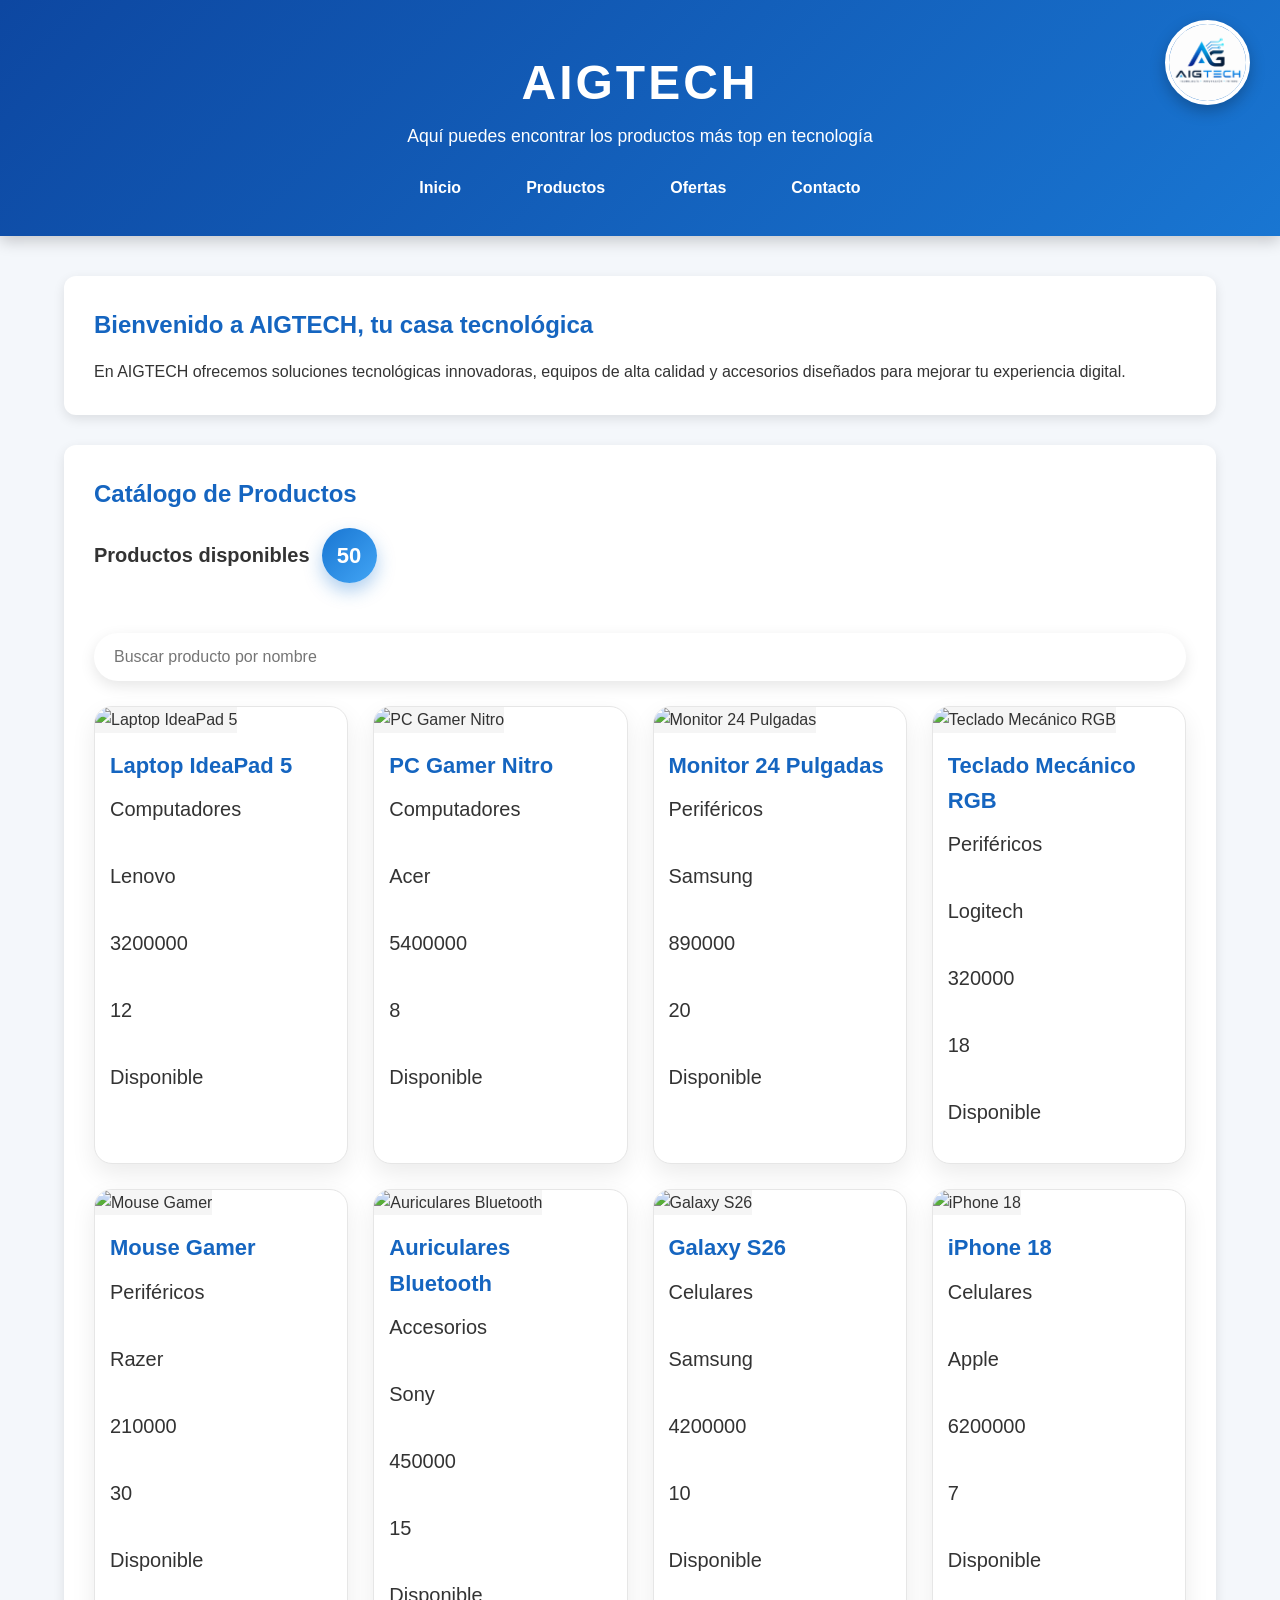
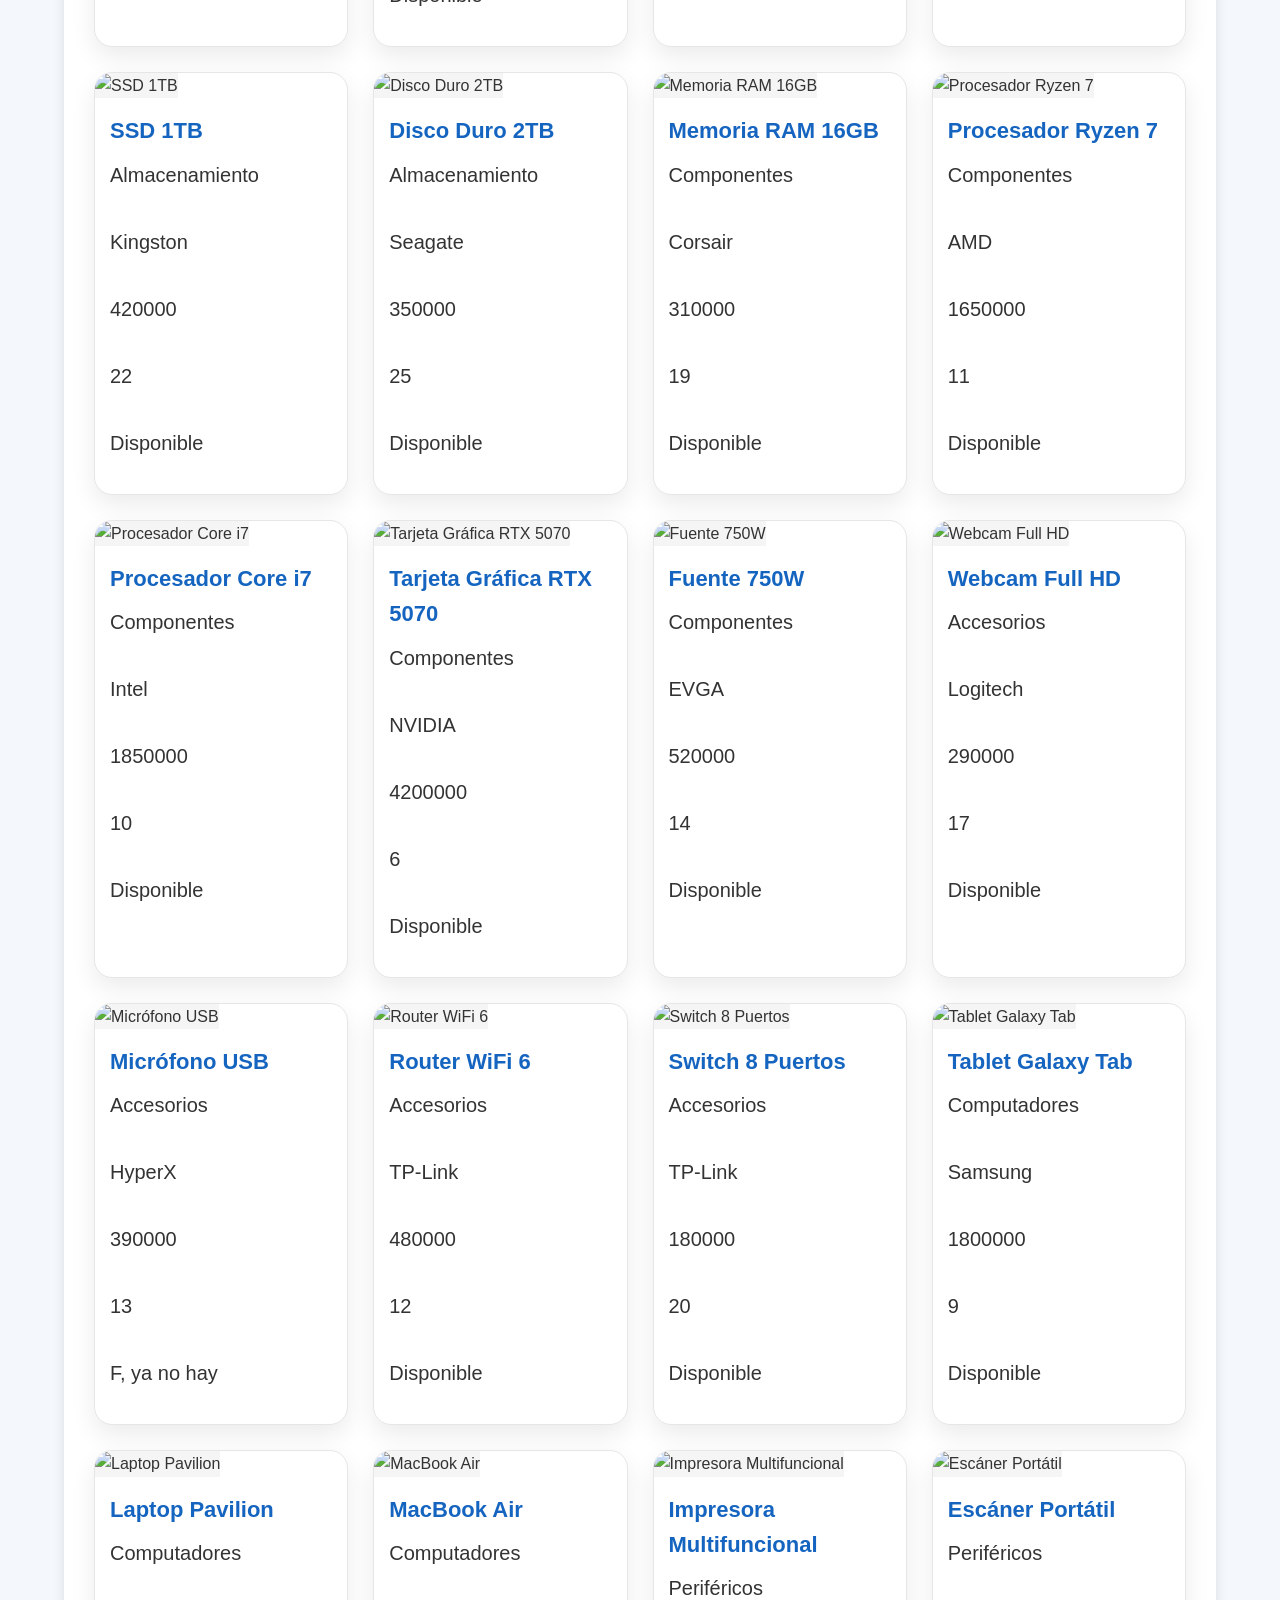
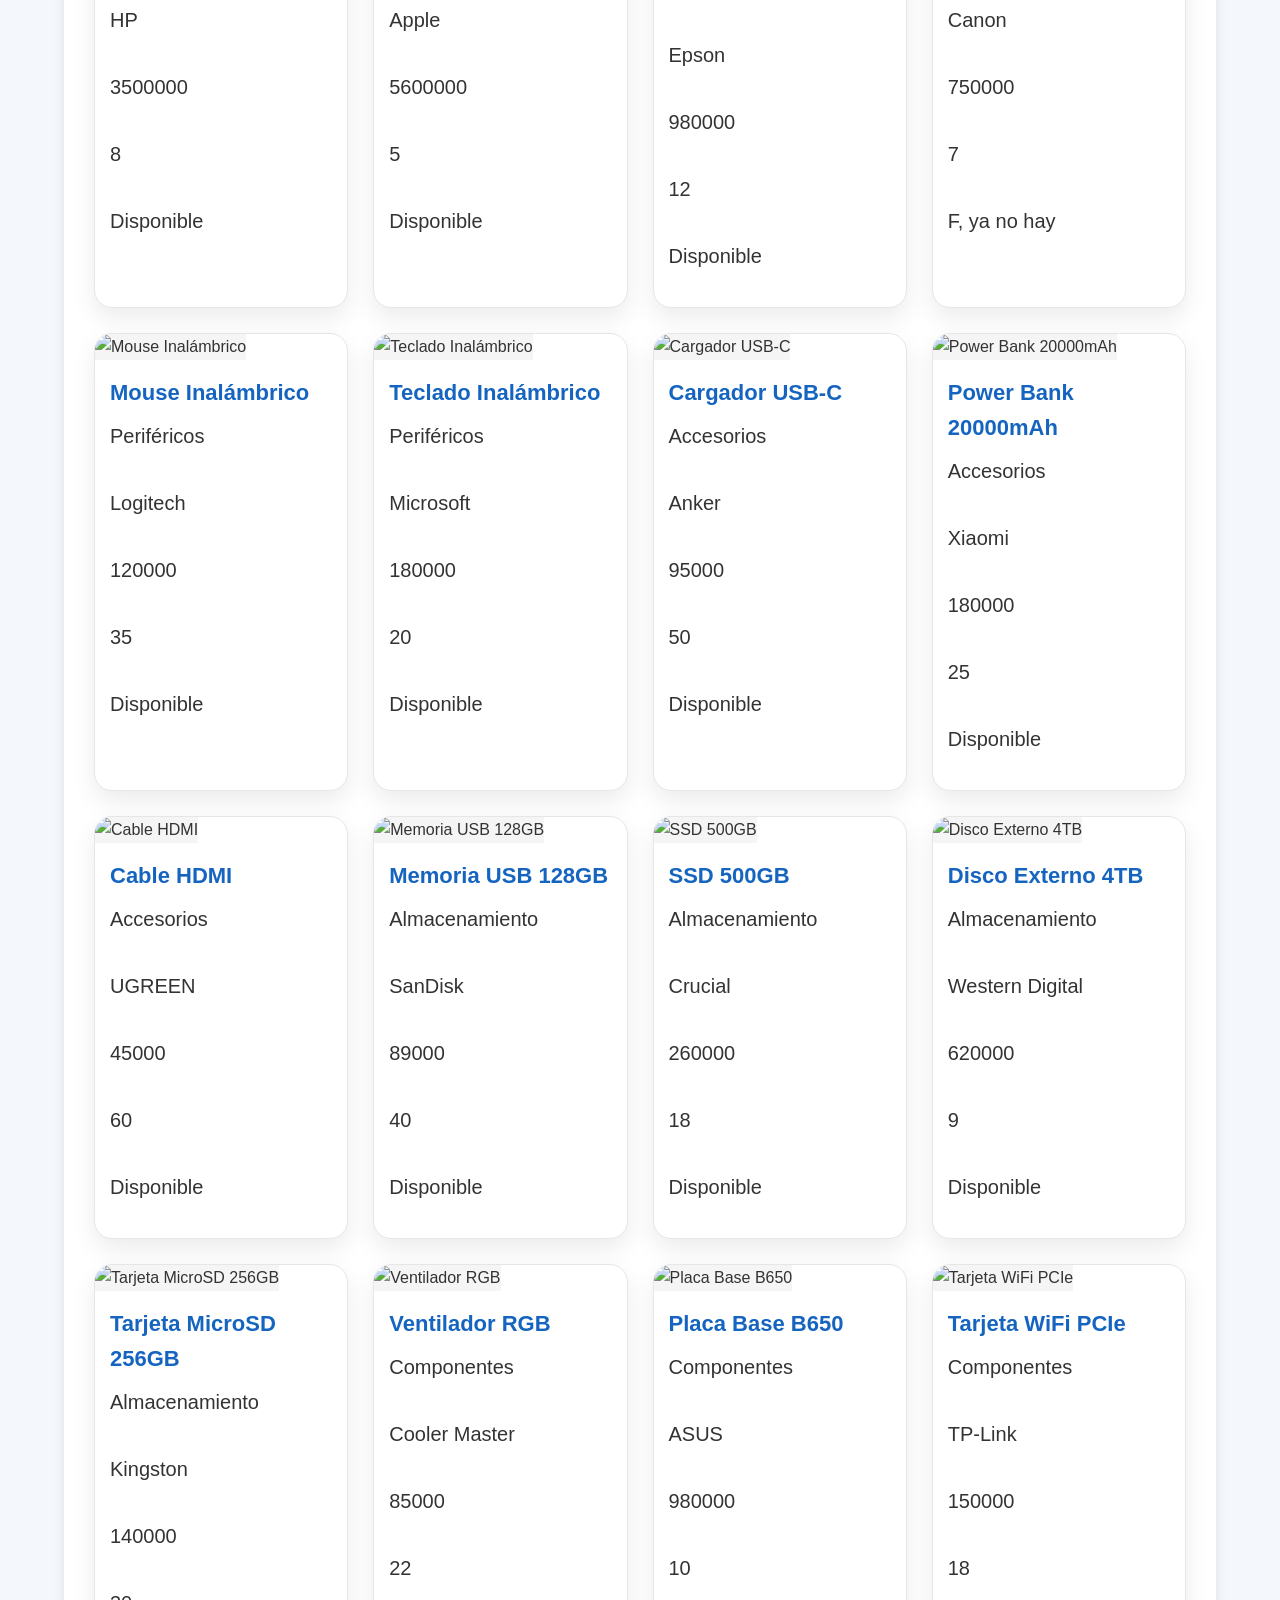
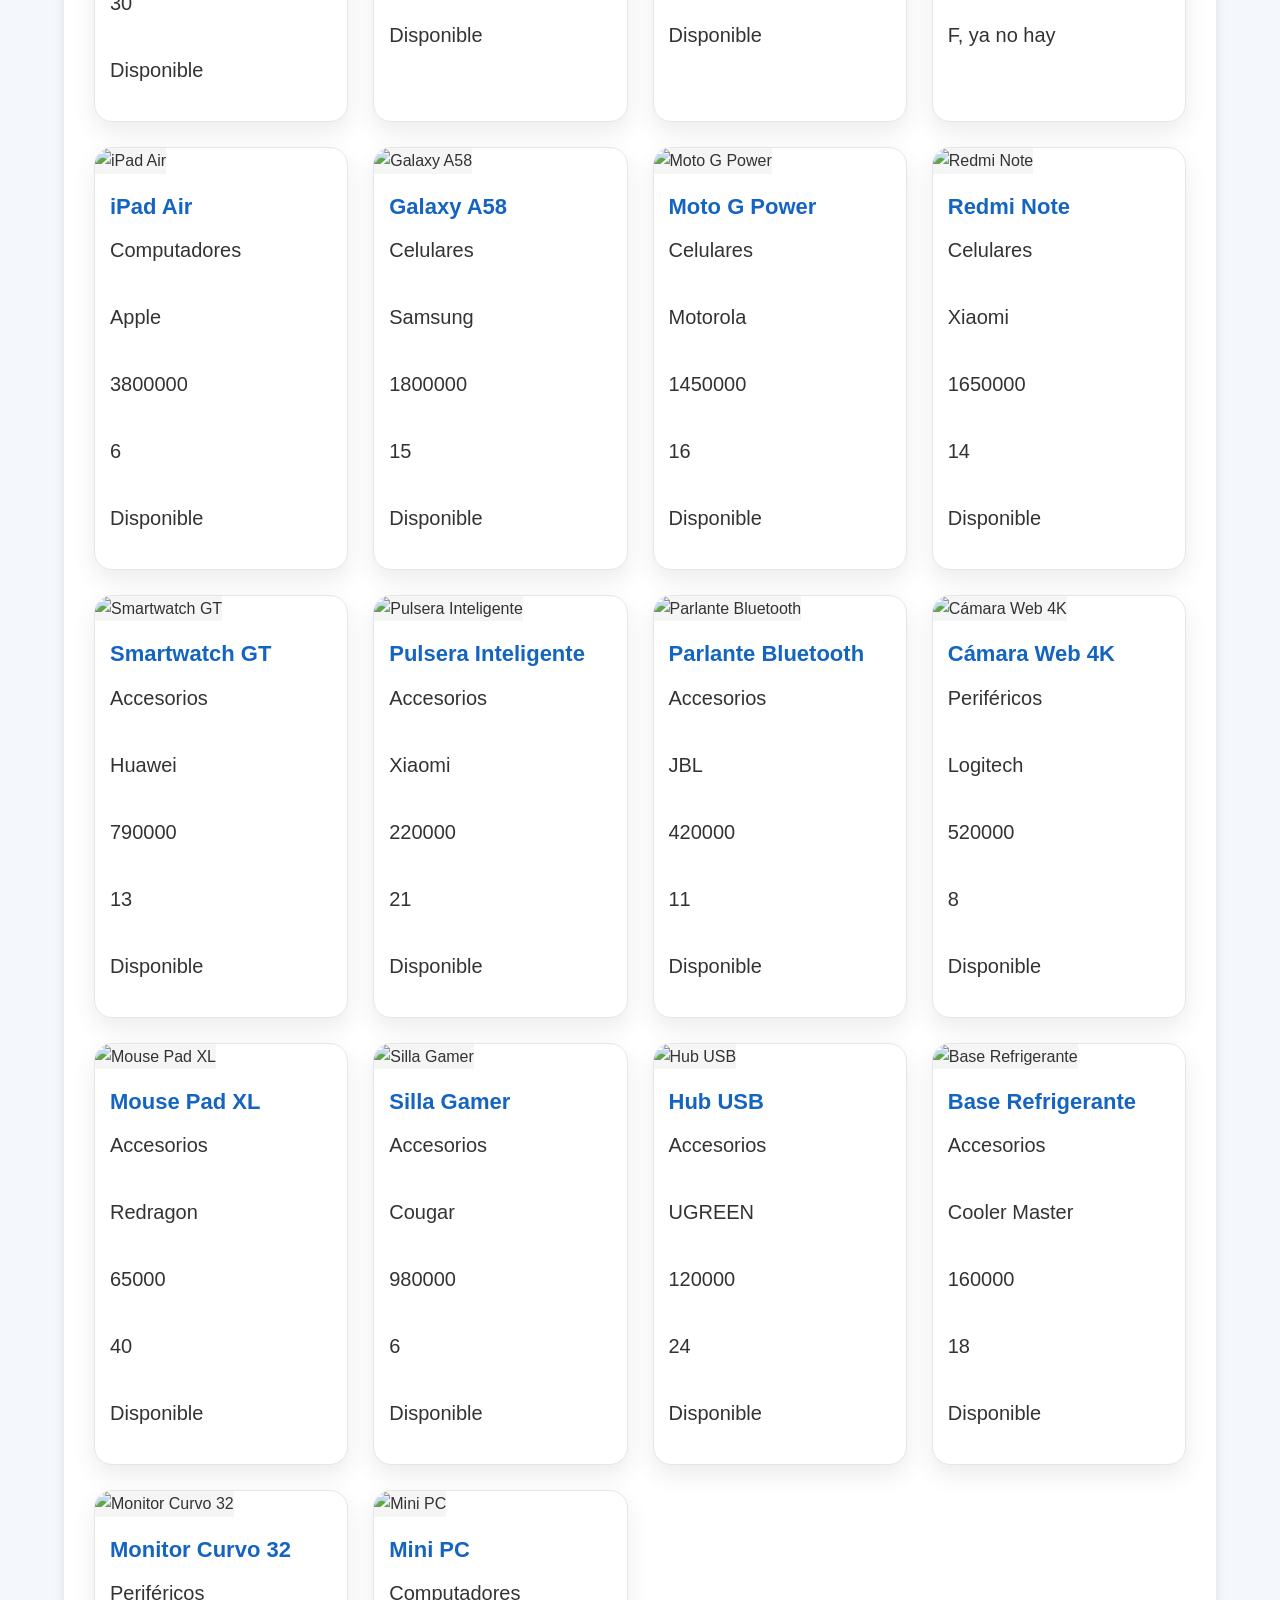
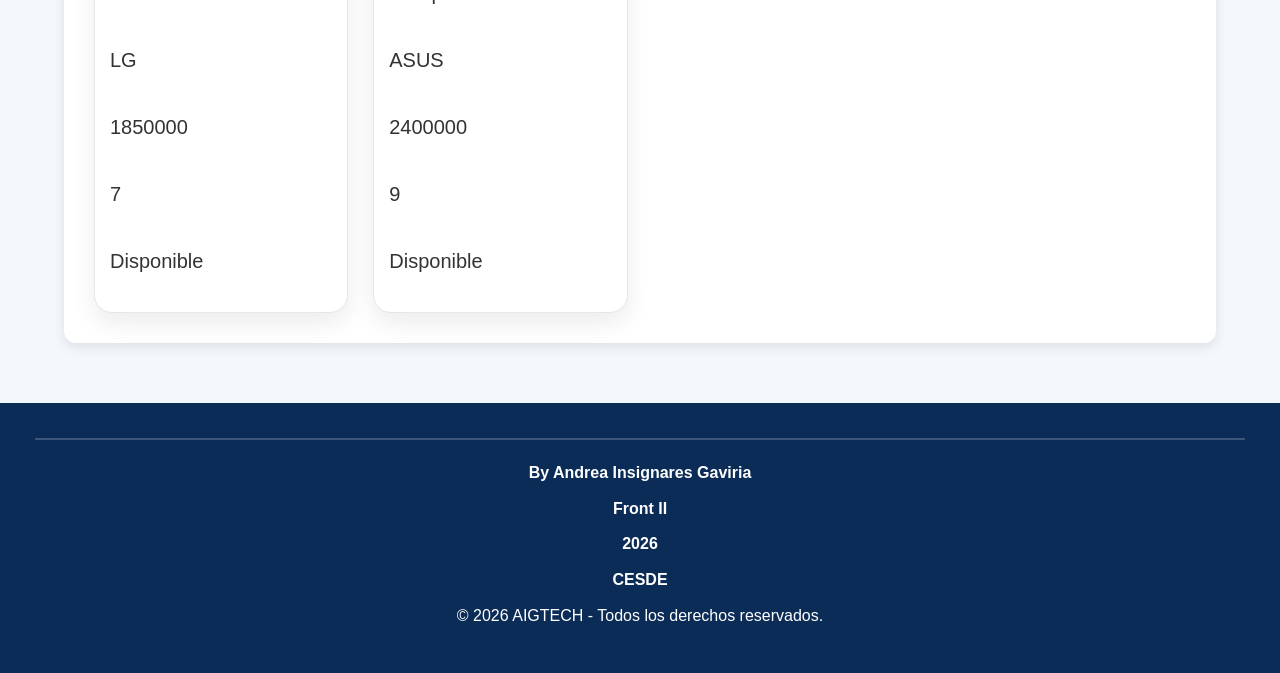
==== commit 5d5a6588: "Merge 2bdcf958e1f1422ba3c9097f227a4cad545c96f8 into 08ccd77b489e5dadfe18508d33915ba000b603e1" ====
--- a/index.html
+++ b/index.html
@@ -1,61 +1,68 @@
 <!DOCTYPE html>
-<html lang="en">
+<html lang="es">
 
 <head>
     <meta charset="UTF-8">
     <meta name="viewport" content="width=device-width, initial-scale=1.0">
-    <title>Tech Store</title>
-    <link rel="icon" href="img/TechStoreLogo.jpg">
-    <link href="https://cdn.jsdelivr.net/npm/bootstrap@5.3.8/dist/css/bootstrap.min.css" rel="stylesheet"
-        integrity="sha384-sRIl4kxILFvY47J16cr9ZwB07vP4J8+LH7qKQnuqkuIAvNWLzeN8tE5YBujZqJLB" crossorigin="anonymous">
-    <link rel="stylesheet" href="css/styles.css">
+    <title>AIGTECH |La tienda más top en tecnología </title>
+    <link rel="stylesheet" href="styles/style.css">
 </head>
 
 <body>
-    <header id="header">
-        <div class="d-flex">
-            <img class="imagenLogo" src="img/TechStoreLogo.jpg" alt="Logo tech store">
-            <h1>Tech Store: Tu tienda tecnologica en Medellin</h1>
-        </div>
+    <header>
+        <h1>AIGTECH</h1>
+        <img src="img/AIGTECH.png" alt="Logotipo de AIGTECH" width="120">
+        <h2>Aquí puedes encontrar los productos más top en tecnología</h2>
         <nav>
-            <a href="#header">Inicio</a><a href="#sobreNosotros">Sobre nosotros</a><a href="#tituloProductos">Nuestros
-                productos</a><a href="#buscador">Busqueda personalizada</a><a href="#footer">Informacion adicional</a>
+            <ul>
+                <li><a href="#inicio">Inicio</a></li>
+                <li><a href="#productos">Productos</a></li>
+                <li><a href="#ofertas">Ofertas</a></li>
+                <li><a href="#contacto">Contacto</a></li>
+            </ul>
         </nav>
+
     </header>
 
-    <section>
-        <h2 class="text-center my-4" id="sobreNosotros">Sobre nosotros</h2>
-        <p>TechStore es una empresa especializada en la venta de productos tecnológicos, ofreciendo computadores,
-            celulares, accesorios y dispositivos electrónicos de las mejores marcas. Nuestro compromiso es brindar
-            productos de alta calidad, precios competitivos y una excelente atención al cliente para satisfacer las
-            necesidades tecnológicas de nuestros usuarios.</p>
-    </section>
     <main>
-        <h2 class="text-center mt-5" id="tituloProductos">Todos los productos de TechStore</h2>
 
-        <p class="text-center" id="cantidadProductos"></p>
-        <input type="text" id="buscador" placeholder="Buscar producto especifico...">
-        <div id="contenedorProductos" class="row"></div>
+        <section id="inicio">
+            <h2>Bienvenido a AIGTECH, tu casa tecnológica</h2>
+            <p>
+                En AIGTECH ofrecemos soluciones tecnológicas innovadoras, equipos de alta
+                calidad y accesorios diseñados para mejorar tu experiencia digital.
+            </p>
+        </section>
+
+        <section id="catalogo">
+            <h2>Catálogo de Productos</h2>
+
+            <p>
+                <strong>Productos disponibles</strong>
+                <span id="contadorUnico">0</span>
+            </p>
+
+            <input type="text" id="buscadorDeProductos" placeholder="Buscar producto por nombre">
+
+            <div id="seccionPrincipalProductos" class="contenedor-productos">
+
+            </div>
+        </section>
+
     </main>
+    <footer>
+        <hr>
 
-    <footer id="footer" class="d-flex justify-content-evenly">
-        <div>
-            <p><strong>Nombre:</strong> Kevin Stiward Balvin Garcia</p>
-            <p><strong>Grupo:</strong> Globant - Frontend II</p>
-            <p><strong>Año:</strong> 2026</p>
-            <P><strong>Institucion:</strong> Cesde – Educación para el trabajo y el desarrollo humano</P>
-        </div>
-        <div>
-            <p><strong>Dirección:</strong> Calle 91A 39-42 San blas, Medellín, Antioquia</p>
-            <p><strong>Teléfono:</strong> (+57) 3128872651</p>
-            <p><strong>Correo:</strong> contacto@techstore.com</p>
-            <p><strong>Horario de atención:</strong> Lunes a Sábado: 9:00 a.m. - 8:00 p.m.</p>
-        </div>
+        <p><strong>By Andrea Insignares Gaviria</strong></p>
+        <p><strong>Front II</strong> </p>
+        <p><strong>2026</strong></p>
+        <p><strong>CESDE</strong></p>
+
+        <p>&copy; 2026 AIGTECH - Todos los derechos reservados.</p>
     </footer>
-    <script src="js/app.js" type="module"></script>
-    <script src="https://cdn.jsdelivr.net/npm/bootstrap@5.3.8/dist/js/bootstrap.bundle.min.js"
-        integrity="sha384-FKyoEForCGlyvwx9Hj09JcYn3nv7wiPVlz7YYwJrWVcXK/BmnVDxM+D2scQbITxI"
-        crossorigin="anonymous"></script>
+
+    <script src="data/productos.js"></script>
+    <script src="js/app.js"></script>
 
 </body>
 
--- a/styles/style.css
+++ b/styles/style.css
@@ -0,0 +1,267 @@
+
+* {
+    margin: 0;
+    padding: 0;
+    box-sizing: border-box;
+}
+
+body {
+    font-family: Arial, Helvetica, sans-serif;
+    background-color: #f4f7fb;
+    color: #333;
+    line-height: 1.6;
+}
+
+header {
+    position: relative;
+    background: linear-gradient(135deg, #0d47a1, #1976d2);
+    color: white;
+    text-align: center;
+    padding: 35px 20px;
+    box-shadow: 0 5px 15px rgba(0,0,0,.2);
+}
+header img {
+    position: absolute;
+    top: 20px;
+    right: 30px;
+
+    width: 85px;
+    height: 85px;
+
+    border-radius: 50%;
+    border: 4px solid white;
+    object-fit: cover;
+
+    box-shadow: 0 6px 15px rgba(0,0,0,.25);
+}
+
+header h1 {
+    font-size: 3rem;
+    letter-spacing: 3px;
+    margin-top: 10px;
+}
+
+header h2 {
+    font-size: 1.1rem;
+    font-weight: 300;
+    margin-bottom: 25px;
+}
+
+
+
+nav ul {
+    list-style: none;
+    display: flex;
+    justify-content: center;
+    gap: 25px;
+}
+
+nav a {
+    text-decoration: none;
+    color: white;
+    font-weight: bold;
+    padding: 10px 20px;
+    border-radius: 30px;
+    transition: .3s;
+}
+
+nav a:hover {
+    background: white;
+    color: #1565c0;
+}
+
+
+
+main {
+    width: 90%;
+    max-width: 1200px;
+    margin: 40px auto;
+}
+
+
+#inicio {
+    background: white;
+    padding: 30px;
+    border-radius: 12px;
+    margin-bottom: 30px;
+    box-shadow: 0 4px 12px rgba(0,0,0,.1);
+}
+
+#inicio h2 {
+    color: #1565c0;
+    margin-bottom: 15px;
+}
+
+
+
+#catalogo {
+    background: white;
+    padding: 30px;
+    border-radius: 12px;
+    box-shadow: 0 4px 12px rgba(0,0,0,.1);
+}
+
+#catalogo h2 {
+    color: #1565c0;
+    margin-bottom: 15px;
+}
+#catalogo p{
+    display:flex;
+    align-items:center;
+    font-size:20px;
+    margin-bottom:25px;
+}
+
+#contadorUnico{
+    display:inline-flex;
+    justify-content:center;
+    align-items:center;
+    width:55px;
+    height:55px;
+    margin-left:12px;
+    border-radius:50%;
+    background:linear-gradient(135deg,#1976d2,#42a5f5);
+    color:white;
+    font-size:22px;
+    font-weight:bold;
+    box-shadow:0 8px 18px rgba(25,118,210,.35);
+}
+
+
+.contenedor-productos {
+    display: grid;
+    grid-template-columns: repeat(auto-fit, minmax(250px,1fr));
+    gap: 25px;
+}
+
+
+.producto {
+    background: white;
+    border-radius: 18px;
+    overflow: hidden;
+    box-shadow: 0 10px 25px rgba(0,0,0,.08);
+    transition: .35s;
+    border:1px solid #e6e6e6;
+}
+
+.producto:hover{
+    transform:translateY(-8px);
+    box-shadow:0 18px 30px rgba(0,0,0,.18);
+}
+
+.producto img{
+    width:100%;
+    height:220px;
+    object-fit:cover;
+    background:#f5f5f5;
+}
+.producto h3{
+    color:#1565c0;
+    font-size:22px;
+    padding:15px 15px 10px;
+}
+
+.producto p {
+    padding: 0 15px 10px;
+}
+
+.precio{
+    color:#2e7d32;
+    font-size:24px;
+    font-weight:bold;
+}
+
+.stock {
+    color: #555;
+}
+
+.boton {
+    display: block;
+    width: 90%;
+    margin: 15px auto 20px;
+    padding: 12px;
+    border: none;
+    border-radius: 8px;
+    background: #1565c0;
+    color: white;
+    cursor: pointer;
+    font-size: 16px;
+    transition: .3s;
+}
+
+.boton:hover {
+    background: #0d47a1;
+}
+
+
+
+footer{
+    background:#0b2c57;
+    color:white;
+    text-align:center;
+    padding:35px;
+    margin-top:60px;
+}
+
+footer p{
+    margin:10px 0;
+}
+
+footer hr {
+    margin-bottom: 20px;
+    border: 1px solid rgba(255,255,255,.2);
+}
+
+
+
+
+
+@media (max-width:768px) {
+
+    header h1 {
+        font-size: 2rem;
+    }
+
+    nav ul {
+        flex-direction: column;
+        gap: 10px;
+    }
+
+    main {
+        width: 95%;
+    }
+
+}
+
+#buscadorDeProductos{
+    width:100%;
+    padding:15px 20px;
+    margin:25px 0;
+    border:none;
+    border-radius:40px;
+    font-size:16px;
+    box-shadow:0 5px 15px rgba(0,0,0,.1);
+}
+
+#buscadorDeProductos:focus{
+    outline:none;
+    box-shadow:0 0 12px rgba(21,101,192,.35);
+}
+
+.producto{
+    animation: aparecer .4s ease;
+}
+
+@keyframes aparecer{
+
+    from{
+        opacity:0;
+        transform:translateY(20px);
+    }
+
+    to{
+        opacity:1;
+        transform:translateY(0);
+    }
+
+}
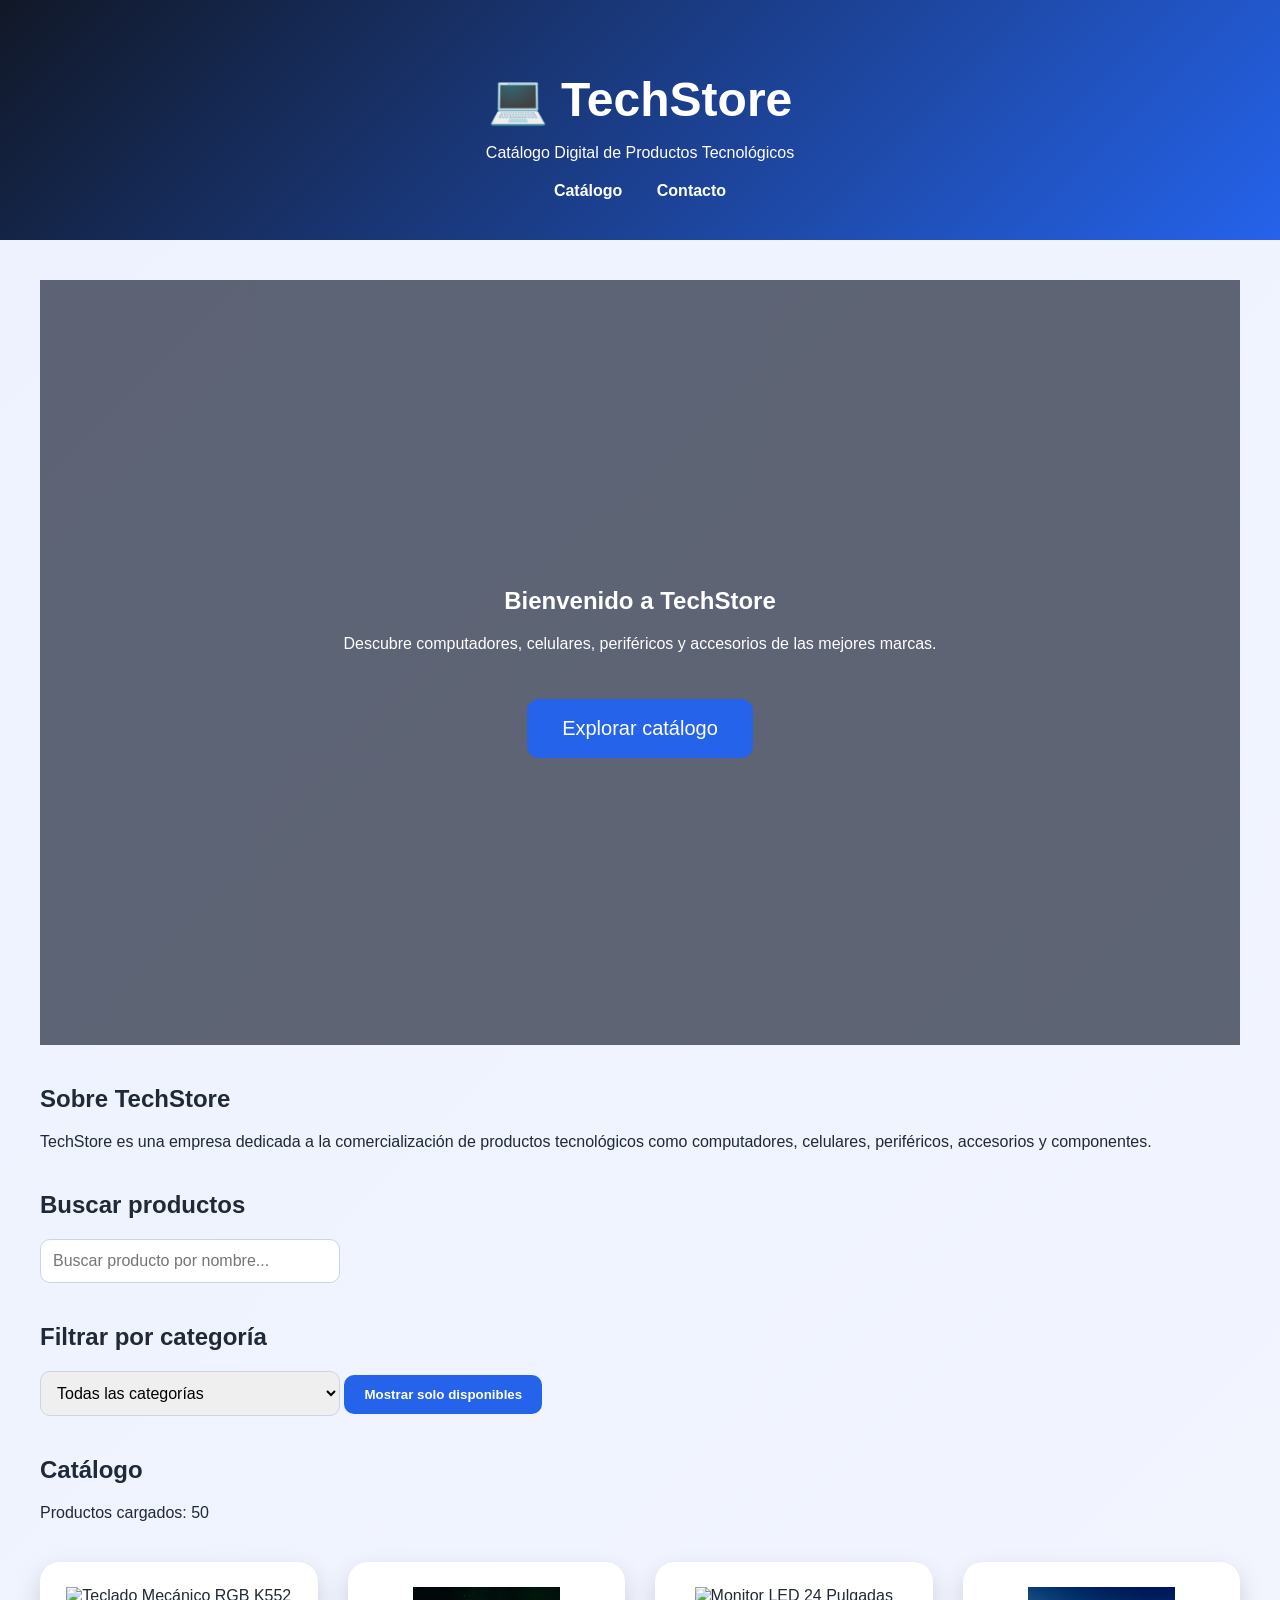
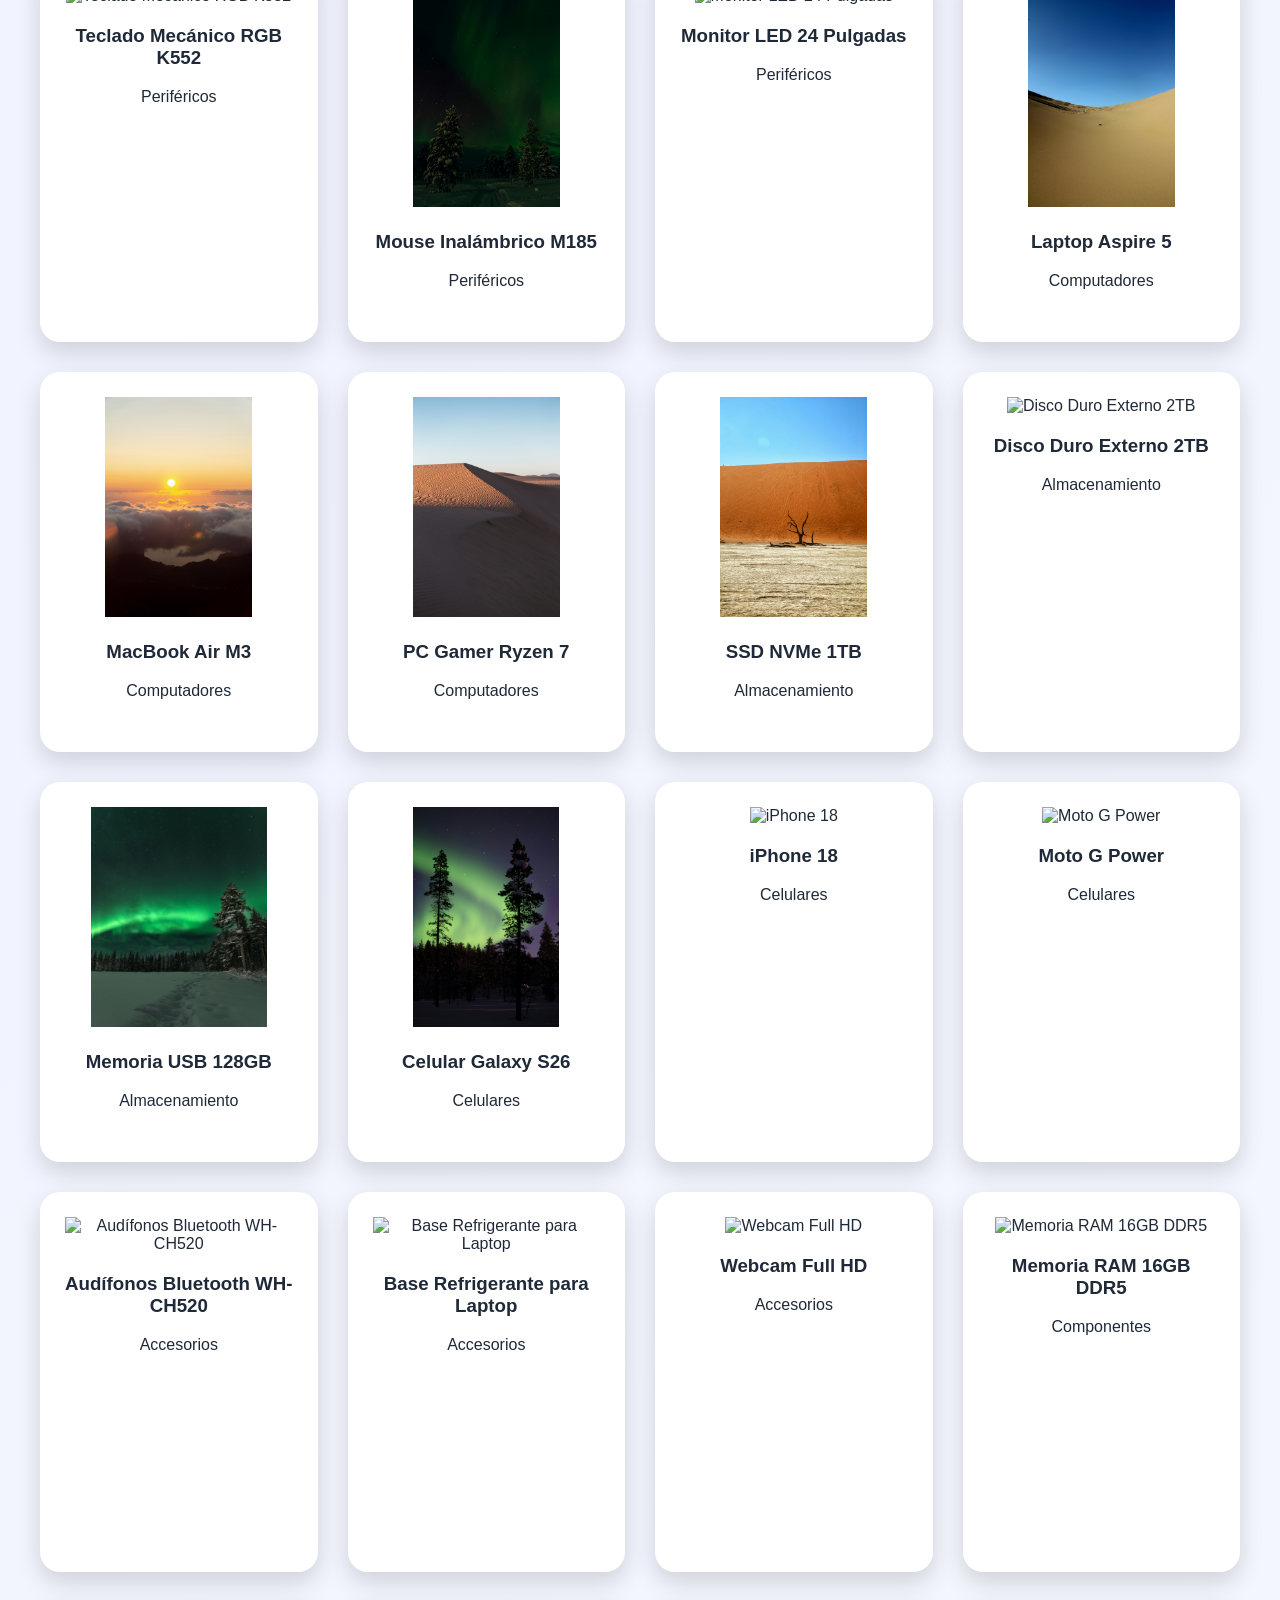
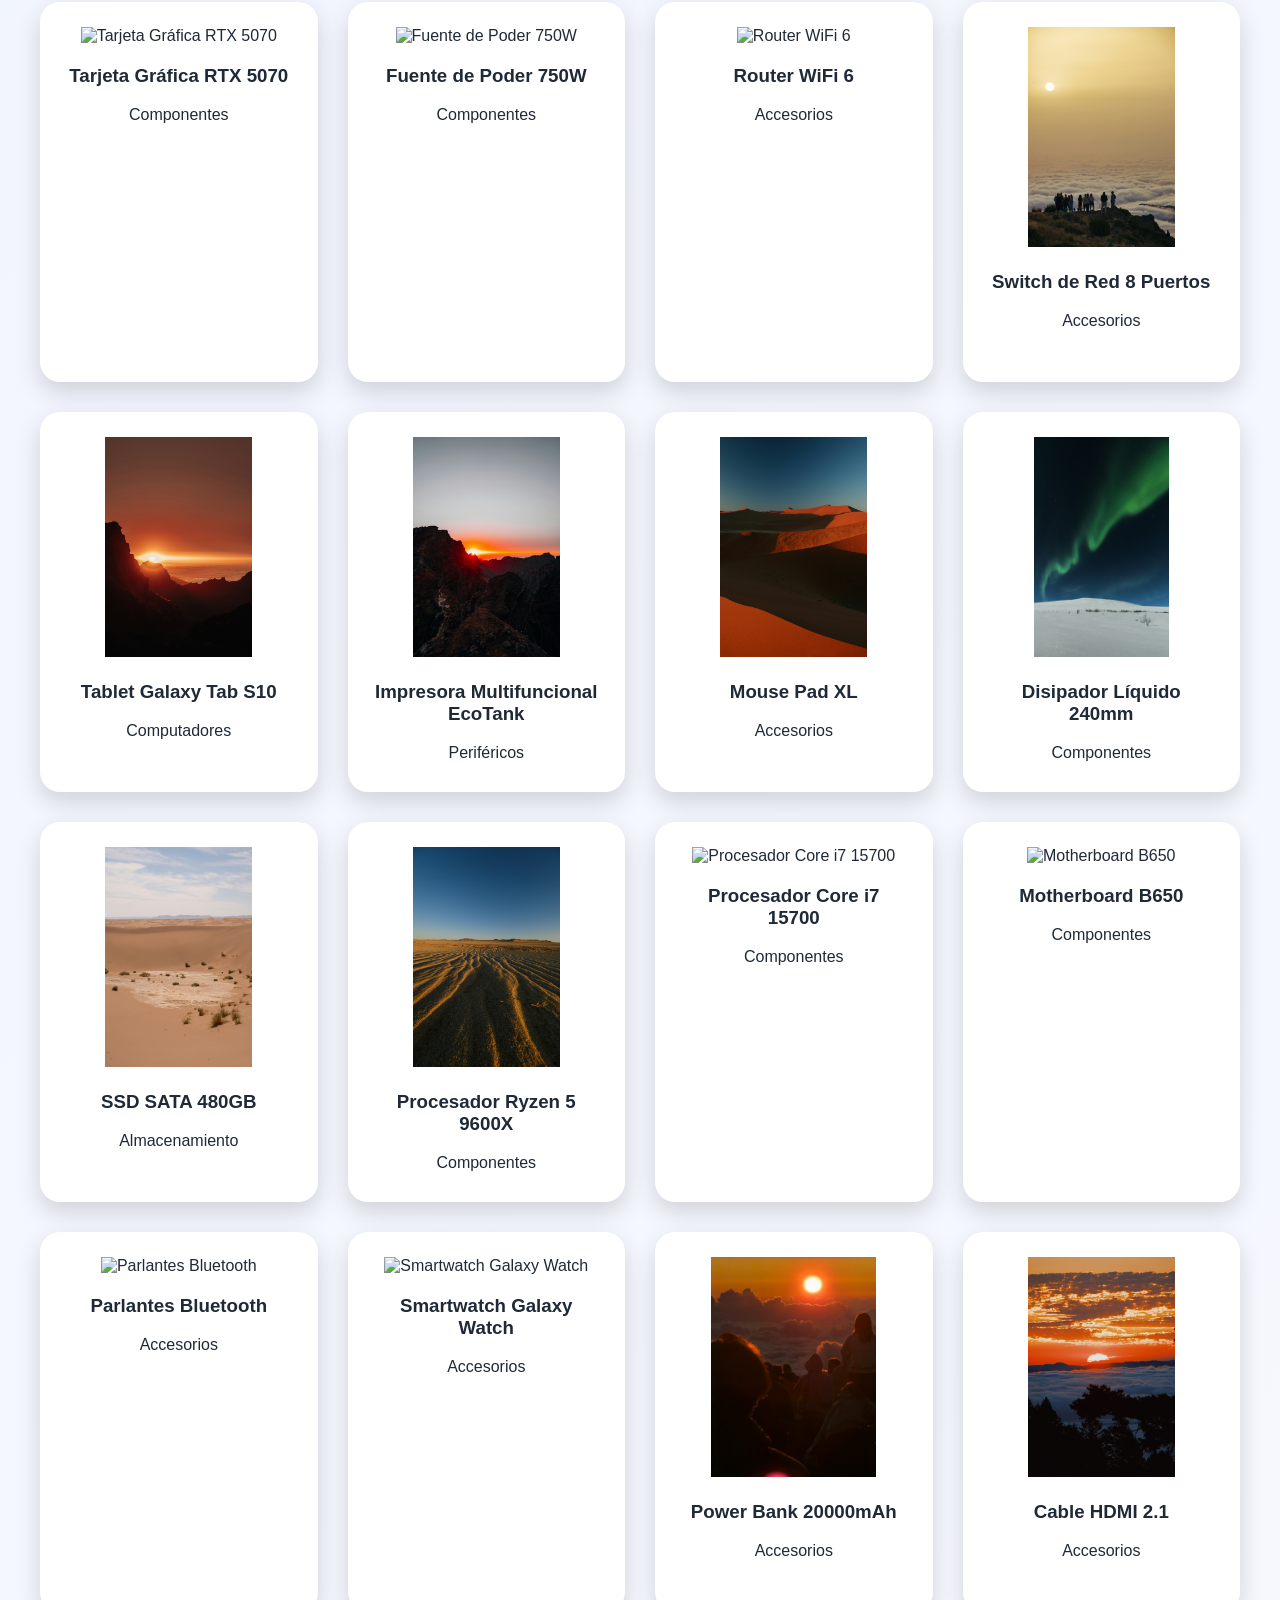
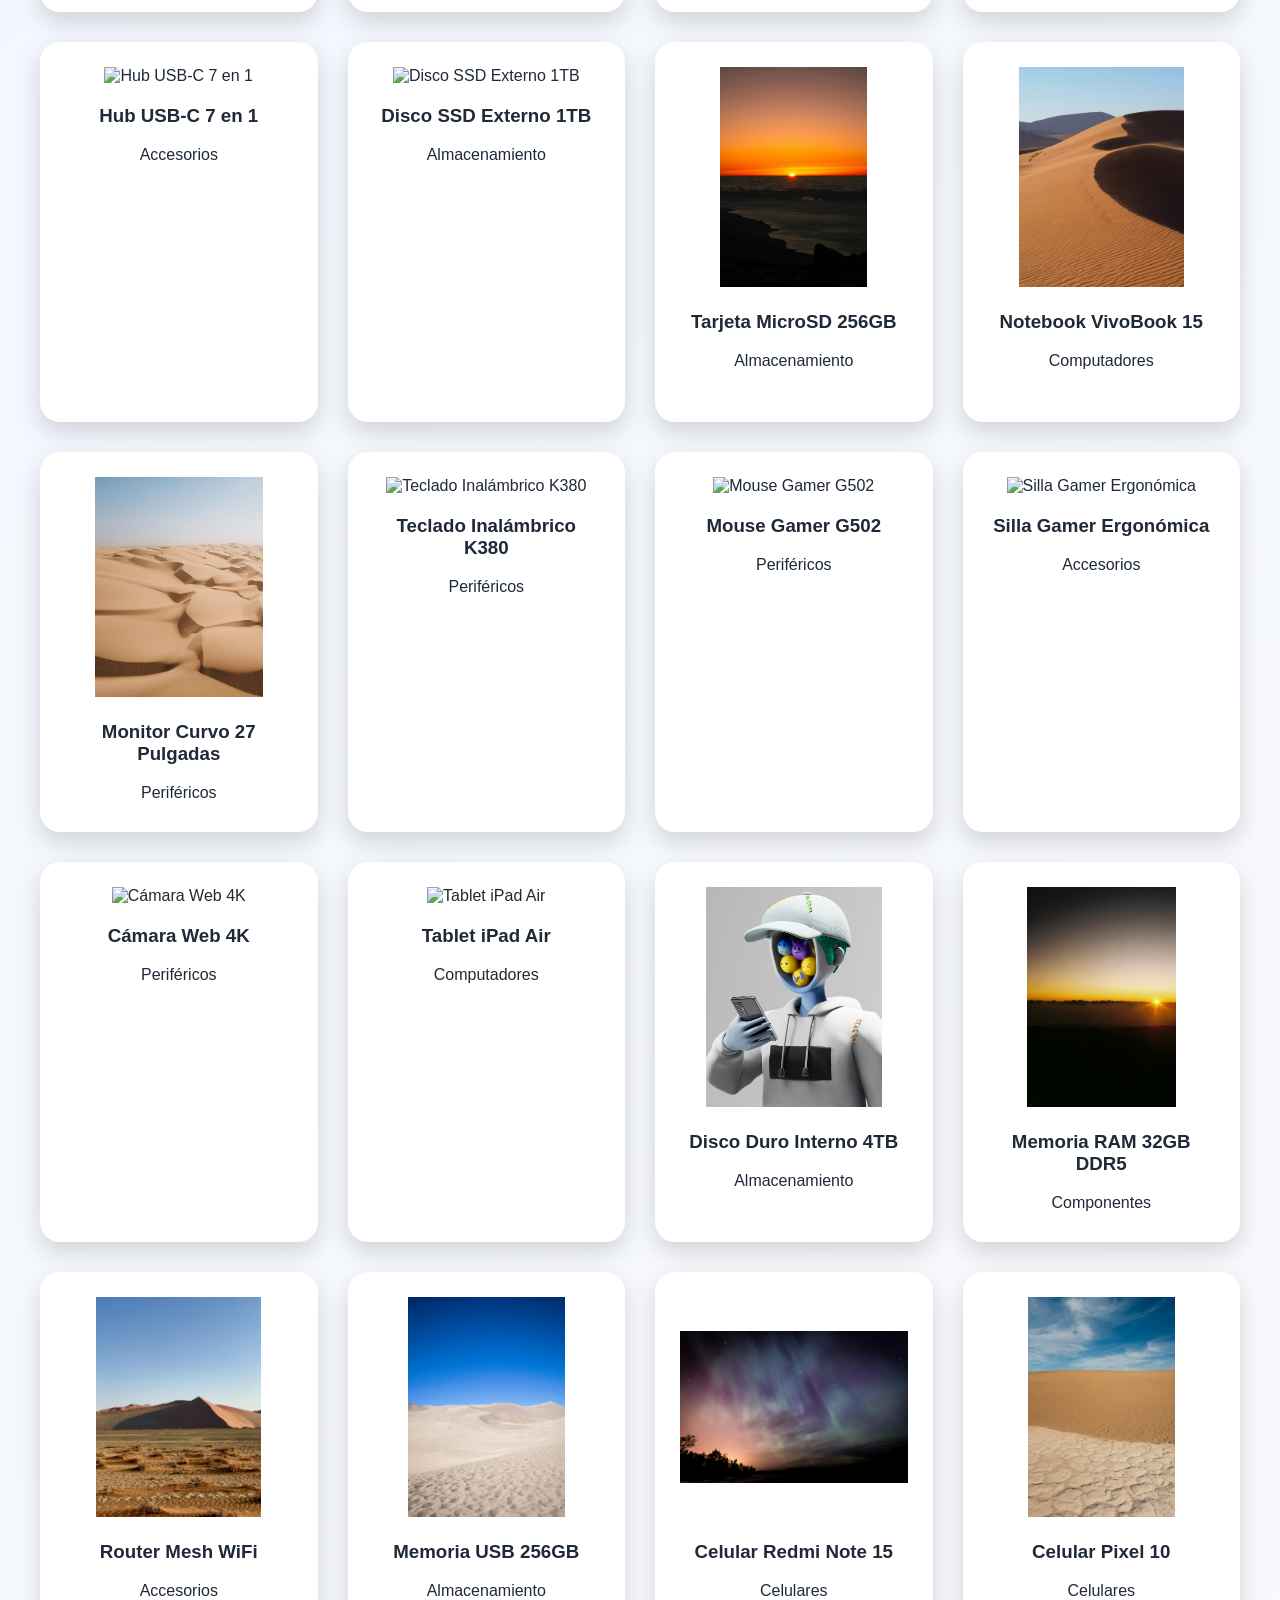
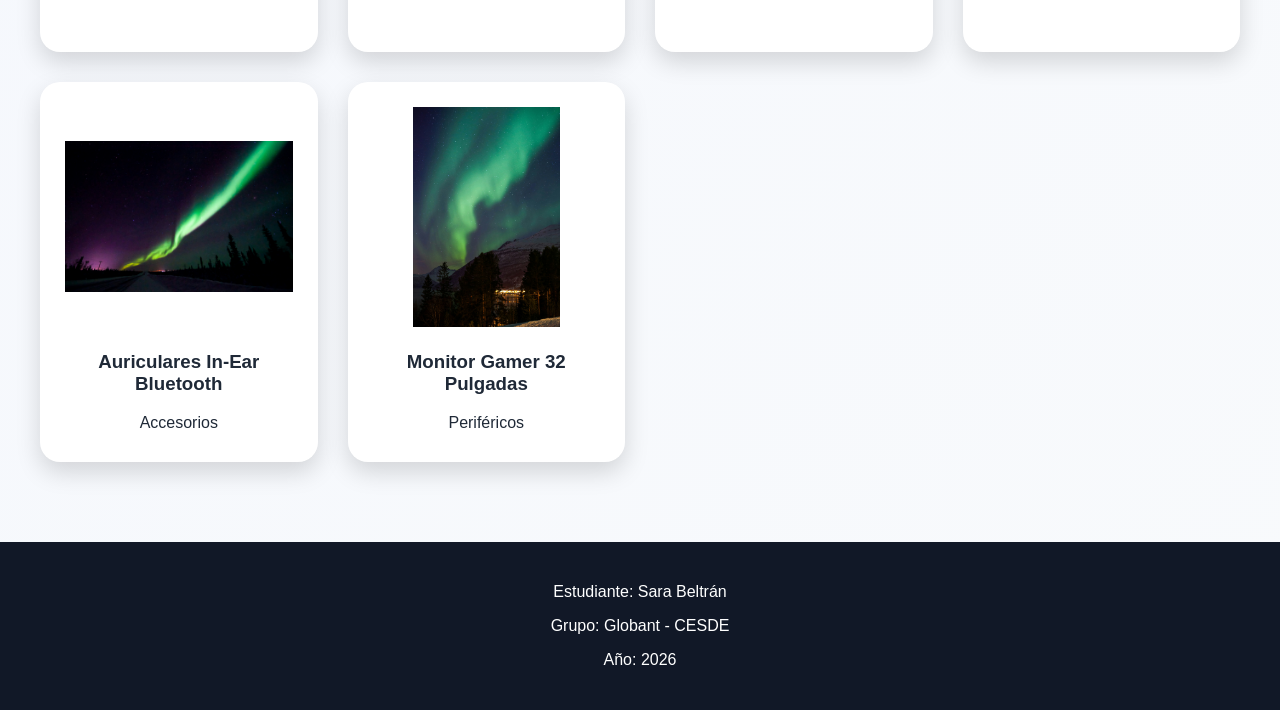
==== commit 11a1eb3c: "Proyecto Techstore" ====
--- a/index.html
+++ b/index.html
@@ -2,68 +2,242 @@
 <html lang="es">
 
 <head>
+
     <meta charset="UTF-8">
+
     <meta name="viewport" content="width=device-width, initial-scale=1.0">
-    <title>AIGTECH |La tienda más top en tecnología </title>
-    <link rel="stylesheet" href="styles/style.css">
+
+    <title>TechStore</title>
+
+    <link rel="stylesheet" href="css/styles.css">
+
 </head>
 
+
 <body>
-    <header>
-        <h1>AIGTECH</h1>
-        <img src="img/AIGTECH.png" alt="Logotipo de AIGTECH" width="120">
-        <h2>Aquí puedes encontrar los productos más top en tecnología</h2>
-        <nav>
-            <ul>
-                <li><a href="#inicio">Inicio</a></li>
-                <li><a href="#productos">Productos</a></li>
-                <li><a href="#ofertas">Ofertas</a></li>
-                <li><a href="#contacto">Contacto</a></li>
-            </ul>
-        </nav>
-
-    </header>
-
-    <main>
-
-        <section id="inicio">
-            <h2>Bienvenido a AIGTECH, tu casa tecnológica</h2>
+
+
+<header id="inicio">
+
+    <h1>
+        💻 TechStore
+    </h1>
+
+
+    <p>
+        Catálogo Digital de Productos Tecnológicos
+    </p>
+
+
+    <nav>
+
+        <a href="#catalogo">
+            Catálogo
+        </a>
+
+
+        <a href="#contacto">
+            Contacto
+        </a>
+
+    </nav>
+
+
+</header>
+
+
+
+<main>
+
+    <section class="hero">
+
+        <div class="hero-text">
+
+            <h2>
+                Bienvenido a TechStore
+            </h2>
+
             <p>
-                En AIGTECH ofrecemos soluciones tecnológicas innovadoras, equipos de alta
-                calidad y accesorios diseñados para mejorar tu experiencia digital.
+
+                Descubre computadores, celulares,
+                periféricos y accesorios de las
+                mejores marcas.
+
             </p>
-        </section>
-
-        <section id="catalogo">
-            <h2>Catálogo de Productos</h2>
-
-            <p>
-                <strong>Productos disponibles</strong>
-                <span id="contadorUnico">0</span>
-            </p>
-
-            <input type="text" id="buscadorDeProductos" placeholder="Buscar producto por nombre">
-
-            <div id="seccionPrincipalProductos" class="contenedor-productos">
-
-            </div>
-        </section>
-
-    </main>
-    <footer>
-        <hr>
-
-        <p><strong>By Andrea Insignares Gaviria</strong></p>
-        <p><strong>Front II</strong> </p>
-        <p><strong>2026</strong></p>
-        <p><strong>CESDE</strong></p>
-
-        <p>&copy; 2026 AIGTECH - Todos los derechos reservados.</p>
-    </footer>
-
-    <script src="data/productos.js"></script>
-    <script src="js/app.js"></script>
+
+            <a href="#catalogo" class="btnHero">
+
+                Explorar catálogo
+
+            </a>
+
+        </div>
+
+    </section>
+
+
+    <section>
+
+        <h2>
+            Sobre TechStore
+        </h2>
+
+
+        <p>
+            TechStore es una empresa dedicada a la comercialización
+            de productos tecnológicos como computadores, celulares,
+            periféricos, accesorios y componentes.
+        </p>
+
+    </section>
+
+
+
+    <section>
+
+        <h2>
+            Buscar productos
+        </h2>
+
+
+        <input 
+            type="text"
+            id="buscador"
+            placeholder="Buscar producto por nombre..."
+        >
+
+    </section>
+
+
+
+
+    <section>
+
+        <h2>
+            Filtrar por categoría
+        </h2>
+
+
+        <select id="filtroCategoria">
+
+
+            <option value="todas">
+                Todas las categorías
+            </option>
+
+
+            <option value="Computadores">
+                Computadores
+            </option>
+
+
+            <option value="Periféricos">
+                Periféricos
+            </option>
+
+
+            <option value="Celulares">
+                Celulares
+            </option>
+
+
+            <option value="Accesorios">
+                Accesorios
+            </option>
+
+
+            <option value="Almacenamiento">
+                Almacenamiento
+            </option>
+
+
+            <option value="Componentes">
+                Componentes
+            </option>
+
+
+        </select>
+
+
+        <button id="mostrarDisponibles">
+
+            Mostrar solo disponibles
+
+        </button>
+
+
+    </section>
+
+
+
+
+    <section>
+
+        <h2>
+            Catálogo
+        </h2>
+
+
+        <p>
+
+            Productos cargados:
+
+            <span id="contador">
+                0
+            </span>
+
+        </p>
+
+
+    </section>
+
+
+
+
+    <section id="catalogo">
+
+
+    </section>
+
+
+
+</main>
+
+
+
+
+
+<footer id="contacto">
+
+
+    <p>
+        Estudiante: Sara Beltrán
+    </p>
+
+
+    <p>
+        Grupo: Globant - CESDE
+    </p>
+
+
+    <p>
+        Año: 2026
+    </p>
+
+
+</footer>
+
+
+<button id="btnVolverInicio" class="btnVolverInicio" type="button">
+    Volver al inicio
+</button>
+
+<script src="data/productos.js"></script>
+
+<script src="js/app.js"></script>
+
 
 </body>
 
-</html>+
+</html>
--- a/css/styles.css
+++ b/css/styles.css
@@ -0,0 +1,391 @@
+* {
+    box-sizing: border-box;
+}
+
+
+body {
+
+    margin: 0;
+
+    font-family: 'Segoe UI', sans-serif;
+
+    background: linear-gradient(
+        135deg,
+        #eef2ff,
+        #f8fafc
+    );
+
+    color: #1f2937;
+
+}
+
+
+
+
+header {
+
+    background: linear-gradient(
+        135deg,
+        #111827,
+        #2563eb
+    );
+
+    color: white;
+
+    padding: 40px;
+
+    text-align: center;
+
+}
+
+
+header h1 {
+
+    font-size: 3rem;
+
+    margin-bottom: 10px;
+
+}
+
+
+
+nav {
+
+    margin-top: 20px;
+
+}
+
+
+
+nav a {
+
+    color: white;
+
+    text-decoration: none;
+
+    margin: 15px;
+
+    font-weight: bold;
+
+}
+
+
+
+nav a:hover {
+
+    opacity: 0.7;
+
+}
+
+
+
+
+main {
+
+    padding: 40px;
+
+}
+
+
+
+section {
+
+    margin-bottom: 40px;
+
+}
+
+
+
+
+input, select {
+
+    padding: 12px;
+
+    border-radius: 10px;
+
+    border: 1px solid #cbd5e1;
+
+    width: 300px;
+
+    font-size: 16px;
+
+}
+
+
+
+
+button {
+
+    padding: 12px 20px;
+
+    border: none;
+
+    border-radius: 10px;
+
+    background-color: #2563eb;
+
+    color: white;
+
+    cursor: pointer;
+
+    font-weight: bold;
+
+}
+
+
+button:hover {
+
+    transform: scale(1.05);
+
+}
+
+
+#btnVolverInicio {
+    position: fixed;
+    right: 30px;
+    bottom: 30px;
+    padding: 14px 24px;
+    border-radius: 9999px;
+    border: none;
+    background: #2563eb;
+    color: white;
+    font-weight: bold;
+    cursor: pointer;
+    box-shadow: 0 18px 30px rgba(37, 99, 235, 0.2);
+    opacity: 0;
+    visibility: hidden;
+    transform: translateY(20px);
+    transition: opacity .25s ease, transform .25s ease, visibility .25s ease;
+    z-index: 1000;
+}
+
+#btnVolverInicio.mostrar {
+    opacity: 1;
+    visibility: visible;
+    transform: translateY(0);
+}
+
+#btnVolverInicio:hover {
+    background: #1d4ed8;
+}
+
+
+
+
+#catalogo {
+
+    display: grid;
+
+    grid-template-columns: repeat(
+        auto-fit,
+        minmax(260px, 1fr)
+    );
+
+    gap: 30px;
+
+}
+
+
+
+
+.tarjeta {
+
+    height: 380px;
+
+    perspective: 1000px;
+
+}
+
+
+
+.tarjeta-inner {
+
+    position: relative;
+
+    width: 100%;
+
+    height: 100%;
+
+    transition: transform 0.8s;
+
+    transform-style: preserve-3d;
+
+}
+
+
+
+.tarjeta:hover .tarjeta-inner {
+
+    transform: rotateY(180deg);
+
+}
+
+
+
+.tarjeta-front,
+.tarjeta-back {
+
+
+    position: absolute;
+
+    width: 100%;
+
+    height: 100%;
+
+    backface-visibility: hidden;
+
+    border-radius: 20px;
+
+    padding: 25px;
+
+    box-shadow: 0 10px 25px rgba(0,0,0,0.15);
+
+}
+
+
+
+
+.tarjeta-front {
+
+    background: white;
+
+    text-align: center;
+
+}
+
+
+
+.tarjeta-front img {
+
+    width: 100%;
+
+    height: 220px;
+
+    object-fit: contain;
+
+}
+
+
+
+.tarjeta-front h3 {
+
+    margin-top: 20px;
+
+}
+
+
+
+
+.tarjeta-back {
+
+    background: #1e40af;
+
+    color: white;
+
+    transform: rotateY(180deg);
+
+}
+
+
+
+.tarjeta-back h3 {
+
+    margin-top: 0;
+
+}
+
+
+
+
+footer {
+
+    background: #111827;
+
+    color: white;
+
+    text-align: center;
+
+    padding: 25px;
+
+}
+
+
+
+
+@media(max-width:600px){
+
+
+    main {
+
+        padding: 20px;
+
+    }
+
+
+    input, select {
+
+        width: 100%;
+
+    }
+
+
+}
+
+.hero{
+
+    min-height:85vh;
+
+    display:flex;
+
+    justify-content:center;
+
+    align-items:center;
+
+    text-align:center;
+
+    background:
+    linear-gradient(
+        rgba(15,23,42,.65),
+        rgba(15,23,42,.65)
+    ),
+    url("https://images.unsplash.com/photo-1518770660439-4636190af475?auto=format&fit=crop&w=1600&q=80");
+
+    background-size:cover;
+
+    background-position:center;
+
+    color:white;
+
+    padding:40px;
+
+}
+
+.btnHero{
+
+    display:inline-block;
+
+    margin-top:30px;
+
+    padding:18px 35px;
+
+    background:#2563eb;
+
+    color:white;
+
+    text-decoration:none;
+
+    border-radius:12px;
+
+    font-size:20px;
+
+    transition:.3s;
+
+}
+
+.btnHero:hover{
+
+    background:#1d4ed8;
+
+    transform:scale(1.05);
+
+}
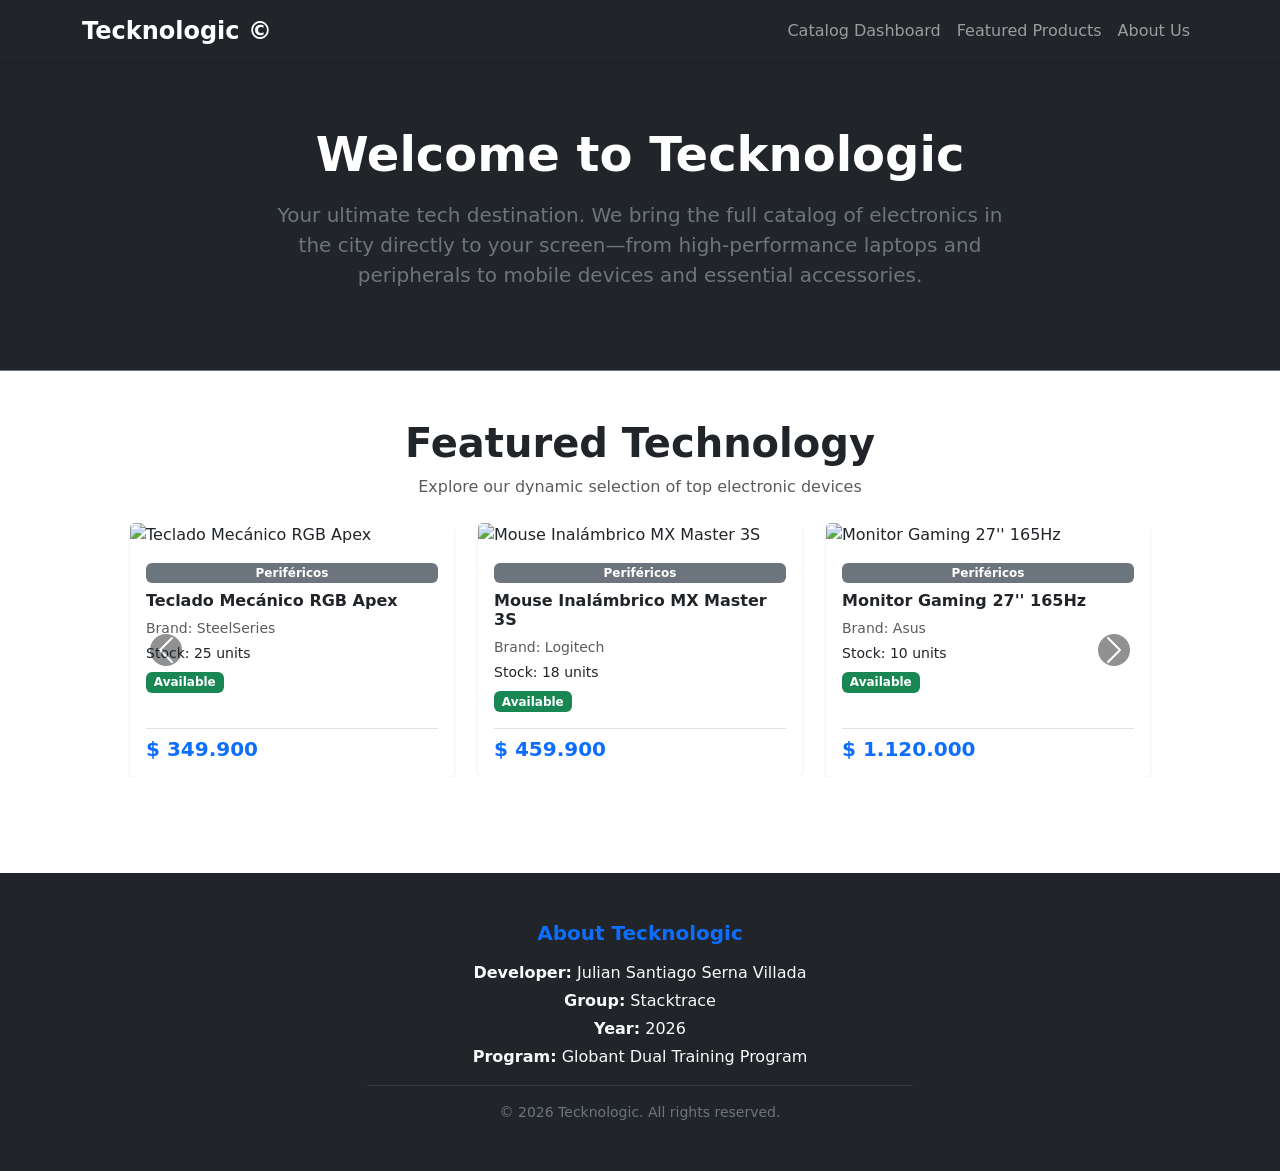
==== commit 99d22277: "feature:create V1 about proyect frontend two" ====
--- a/index.html
+++ b/index.html
@@ -1,243 +1,114 @@
 <!DOCTYPE html>
-<html lang="es">
+<html lang="en">
 
 <head>
-
-    <meta charset="UTF-8">
-
-    <meta name="viewport" content="width=device-width, initial-scale=1.0">
-
-    <title>TechStore</title>
-
-    <link rel="stylesheet" href="css/styles.css">
-
+  <meta charset="UTF-8">
+  <meta name="viewport" content="width=device-width, initial-scale=1.0">
+  <title>Tecknologic - Store & Catalog</title>
+  
+  <!-- Bootstrap 5 CSS -->
+  <link href="https://cdn.jsdelivr.net/npm/bootstrap@5.3.8/dist/css/bootstrap.min.css" rel="stylesheet"
+    integrity="sha384-sRIl4kxILFvY47J16cr9ZwB07vP4J8+LH7qKQnuqkuIAvNWLzeN8tE5YBujZqJLB" crossorigin="anonymous">
+  
+  <!-- Custom Stylesheet -->
+  <link rel="stylesheet" href="./assets/styles/homeStyles.css">
 </head>
-
 
 <body>
 
+  <!-- Main Navigation Header -->
+  <header class="sticky-top">
+    <nav class="navbar navbar-expand-lg navbar-dark bg-dark shadow-sm">
+      <div class="container">
+        <a class="navbar-brand fw-bold fs-4" href="#">Tecknologic &copy;</a>
 
-<header id="inicio">
+        <button class="navbar-toggler" type="button" data-bs-toggle="collapse" data-bs-target="#mainNavbar" aria-controls="mainNavbar" aria-expanded="false" aria-label="Toggle navigation">
+          <span class="navbar-toggler-icon"></span>
+        </button>
 
-    <h1>
-        💻 TechStore
-    </h1>
+        <div class="collapse navbar-collapse" id="mainNavbar">
+          <ul class="navbar-nav ms-auto">
+            <li class="nav-item">
+              <a class="nav-link" href="./src/views/dinamicDasboard.html">Catalog Dashboard</a>
+            </li>
+            <li class="nav-item">
+              <a class="nav-link" href="#featured-carousel-section">Featured Products</a>
+            </li>
+            <li class="nav-item">
+              <a class="nav-link" href="#about-us">About Us</a>
+            </li>
+          </ul>
+        </div>
+      </div>
+    </nav>
+  </header>
 
+  <!-- Main Content Area -->
+  <main>
 
-    <p>
-        Catálogo Digital de Productos Tecnológicos
-    </p>
+    <!-- Hero Banner Section -->
+    <section class="hero-banner bg-dark text-white py-5 text-center border-bottom border-secondary">
+      <div class="container py-3">
+        <h1 class="display-5 fw-bold mb-3">Welcome to Tecknologic</h1>
+        <p class="lead text-secondary mx-auto col-md-8">
+          Your ultimate tech destination. We bring the full catalog of electronics in the city directly to your
+          screen—from high-performance laptops and peripherals to mobile devices and essential accessories.
+        </p>
+      </div>
+    </section>
 
+    <!-- Dynamic Cards Carousel Section -->
+    <section id="featured-carousel-section" class="container py-5">
+      <div class="text-center mb-4">
+        <h2 class="fw-bold display-6">Featured Technology</h2>
+        <p class="text-muted">Explore our dynamic selection of top electronic devices</p>
+      </div>
 
-    <nav>
-
-        <a href="#catalogo">
-            Catálogo
-        </a>
-
-
-        <a href="#contacto">
-            Contacto
-        </a>
-
-    </nav>
-
-
-</header>
-
-
-
-<main>
-
-    <section class="hero">
-
-        <div class="hero-text">
-
-            <h2>
-                Bienvenido a TechStore
-            </h2>
-
-            <p>
-
-                Descubre computadores, celulares,
-                periféricos y accesorios de las
-                mejores marcas.
-
-            </p>
-
-            <a href="#catalogo" class="btnHero">
-
-                Explorar catálogo
-
-            </a>
-
+      <!-- Bootstrap Carousel Component -->
+      <div id="productCarousel" class="carousel slide" data-bs-ride="carousel" data-bs-interval="4000">
+        
+        <!-- Dynamic Slides Target -->
+        <div class="carousel-inner" id="carousel-inner-container">
+          <!-- Slides and dynamic product cards rendered via JS DOM -->
         </div>
 
+        <!-- Carousel Controls -->
+        <button class="carousel-control-prev custom-carousel-control" type="button" data-bs-target="#productCarousel" data-bs-slide="prev">
+          <span class="carousel-control-prev-icon bg-dark rounded-circle p-3" aria-hidden="true"></span>
+          <span class="visually-hidden">Previous</span>
+        </button>
+        <button class="carousel-control-next custom-carousel-control" type="button" data-bs-target="#productCarousel" data-bs-slide="next">
+          <span class="carousel-control-next-icon bg-dark rounded-circle p-3" aria-hidden="true"></span>
+          <span class="visually-hidden">Next</span>
+        </button>
+      </div>
     </section>
 
+  </main>
 
-    <section>
+  <!-- Footer Section -->
+  <footer id="about-us" class="bg-dark text-light py-5 mt-5">
+    <section class="container">
+      <section class="row justify-content-center text-center">
+        <section class="col-md-6">
+          <h5 class="fw-bold mb-3 text-primary">About Tecknologic</h5>
+          <p class="mb-1"><strong>Developer:</strong> Julian Santiago Serna Villada</p>
+          <p class="mb-1"><strong>Group:</strong> Stacktrace</p>
+          <p class="mb-1"><strong>Year:</strong> 2026</p>
+          <p class="mb-1"><strong>Program:</strong> Globant Dual Training Program</p>
+          <hr class="border-secondary my-3">
+          <p class="small text-secondary mb-0">&copy; 2026 Tecknologic. All rights reserved.</p>
+        </section>
+      </section>
+    </section>
+  </footer>
 
-        <h2>
-            Sobre TechStore
-        </h2>
-
-
-        <p>
-            TechStore es una empresa dedicada a la comercialización
-            de productos tecnológicos como computadores, celulares,
-            periféricos, accesorios y componentes.
-        </p>
-
-    </section>
-
-
-
-    <section>
-
-        <h2>
-            Buscar productos
-        </h2>
-
-
-        <input 
-            type="text"
-            id="buscador"
-            placeholder="Buscar producto por nombre..."
-        >
-
-    </section>
-
-
-
-
-    <section>
-
-        <h2>
-            Filtrar por categoría
-        </h2>
-
-
-        <select id="filtroCategoria">
-
-
-            <option value="todas">
-                Todas las categorías
-            </option>
-
-
-            <option value="Computadores">
-                Computadores
-            </option>
-
-
-            <option value="Periféricos">
-                Periféricos
-            </option>
-
-
-            <option value="Celulares">
-                Celulares
-            </option>
-
-
-            <option value="Accesorios">
-                Accesorios
-            </option>
-
-
-            <option value="Almacenamiento">
-                Almacenamiento
-            </option>
-
-
-            <option value="Componentes">
-                Componentes
-            </option>
-
-
-        </select>
-
-
-        <button id="mostrarDisponibles">
-
-            Mostrar solo disponibles
-
-        </button>
-
-
-    </section>
-
-
-
-
-    <section>
-
-        <h2>
-            Catálogo
-        </h2>
-
-
-        <p>
-
-            Productos cargados:
-
-            <span id="contador">
-                0
-            </span>
-
-        </p>
-
-
-    </section>
-
-
-
-
-    <section id="catalogo">
-
-
-    </section>
-
-
-
-</main>
-
-
-
-
-
-<footer id="contacto">
-
-
-    <p>
-        Estudiante: Sara Beltrán
-    </p>
-
-
-    <p>
-        Grupo: Globant - CESDE
-    </p>
-
-
-    <p>
-        Año: 2026
-    </p>
-
-
-</footer>
-
-
-<button id="btnVolverInicio" class="btnVolverInicio" type="button">
-    Volver al inicio
-</button>
-
-<script src="data/productos.js"></script>
-
-<script src="js/app.js"></script>
-
+  <!-- Scripts -->
+  <script src="https://cdn.jsdelivr.net/npm/bootstrap@5.3.8/dist/js/bootstrap.bundle.min.js"
+    integrity="sha384-FKyoEForCGlyvwx9Hj09JcYn3nv7wiPVlz7YYwJrWVcXK/BmnVDxM+D2scQbITxI"
+    crossorigin="anonymous"></script>
+  <script type="module" src="./src/controllers/appController.js"></script>
 
 </body>
 
-
-</html>
+</html>
--- a/assets/styles/homeStyles.css
+++ b/assets/styles/homeStyles.css
@@ -0,0 +1,6 @@
+.banner{
+    background-image: url(../img/banner.jpg);
+    background-position: top center;
+    background-attachment: fixed;
+    padding: 25%;
+}
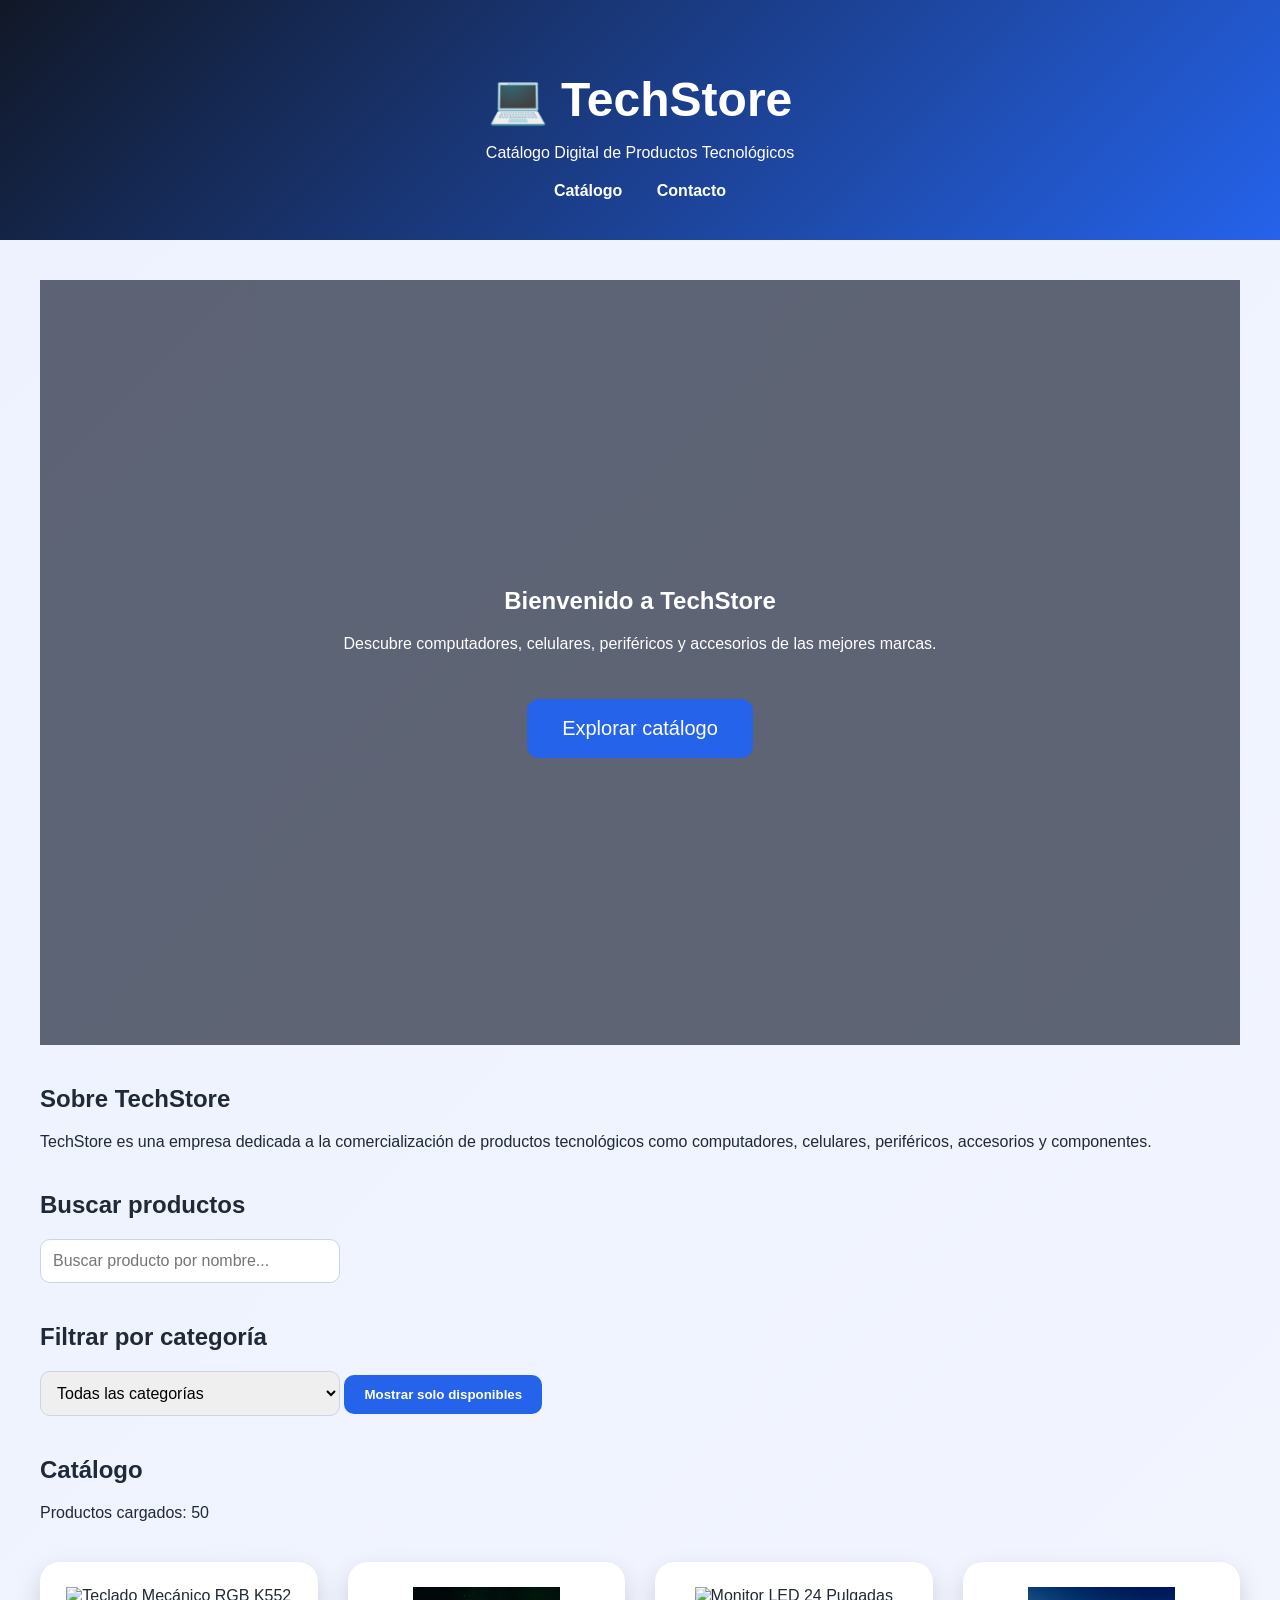
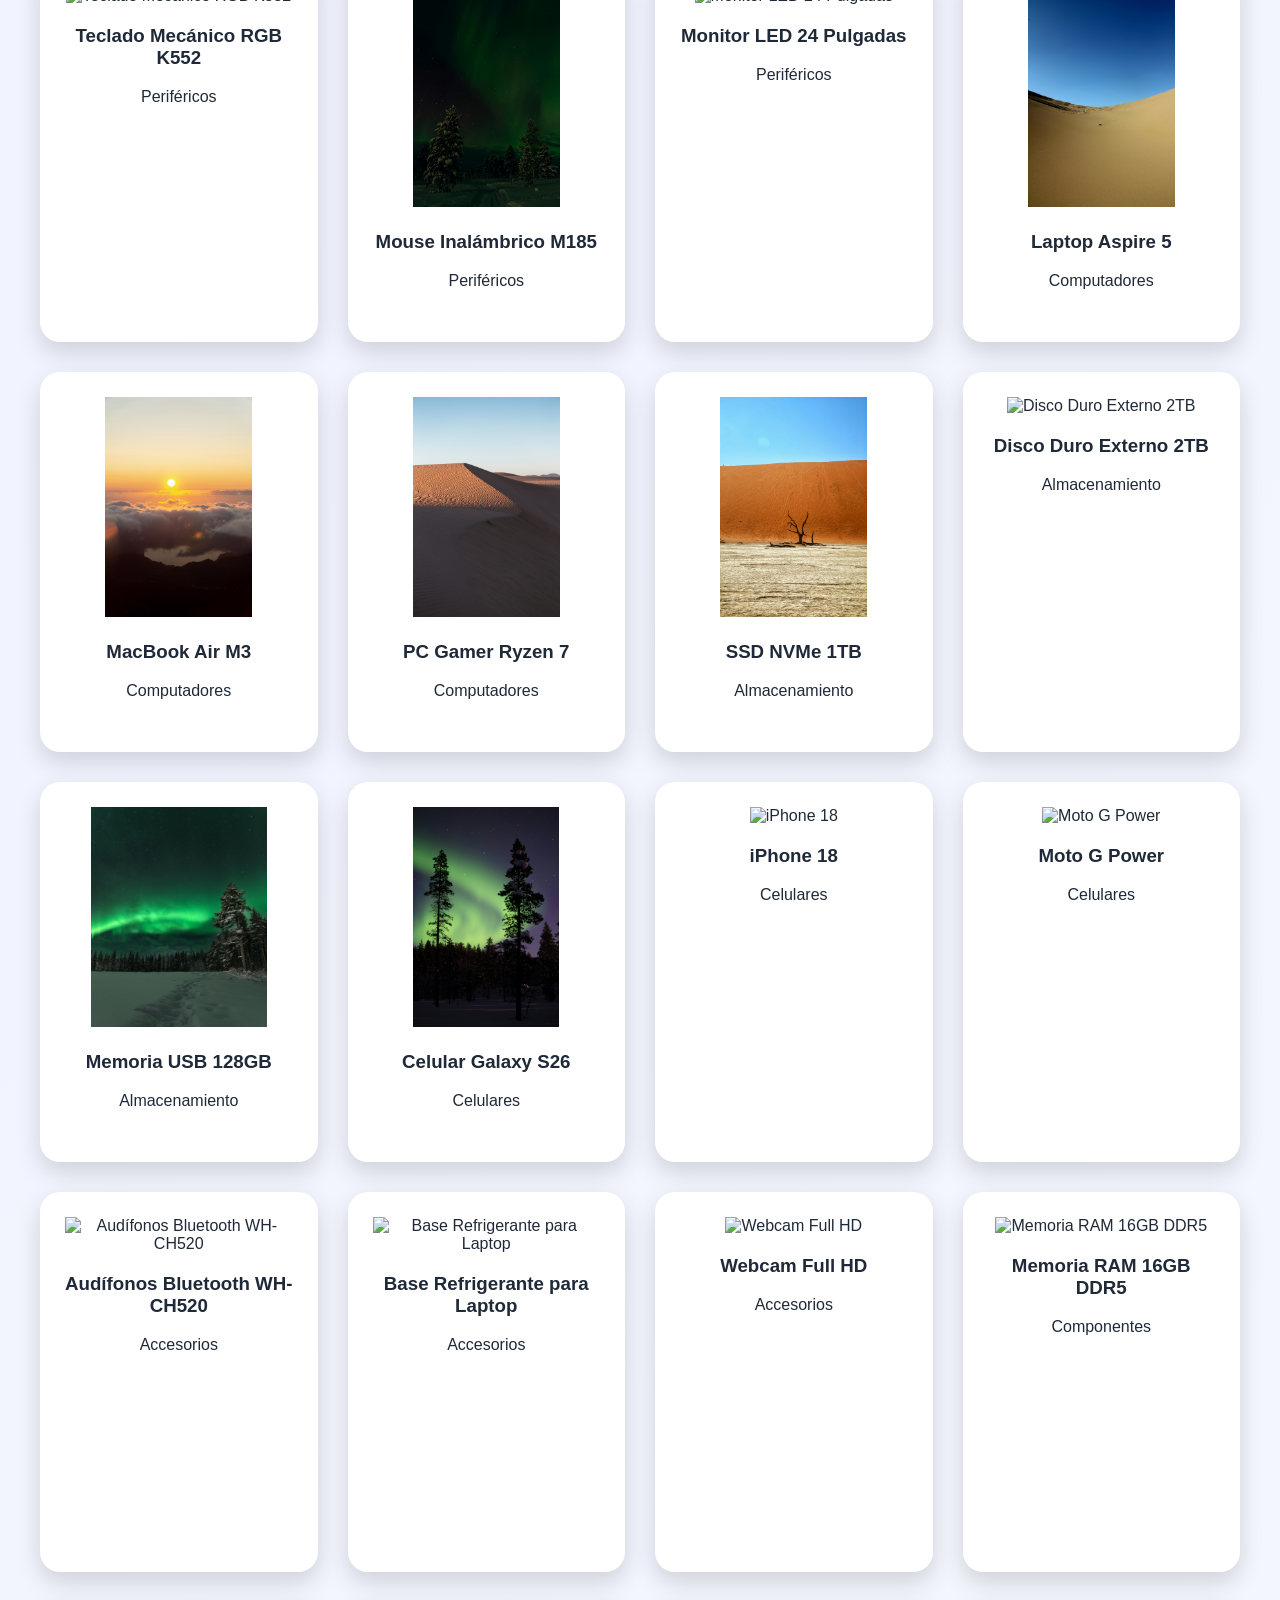
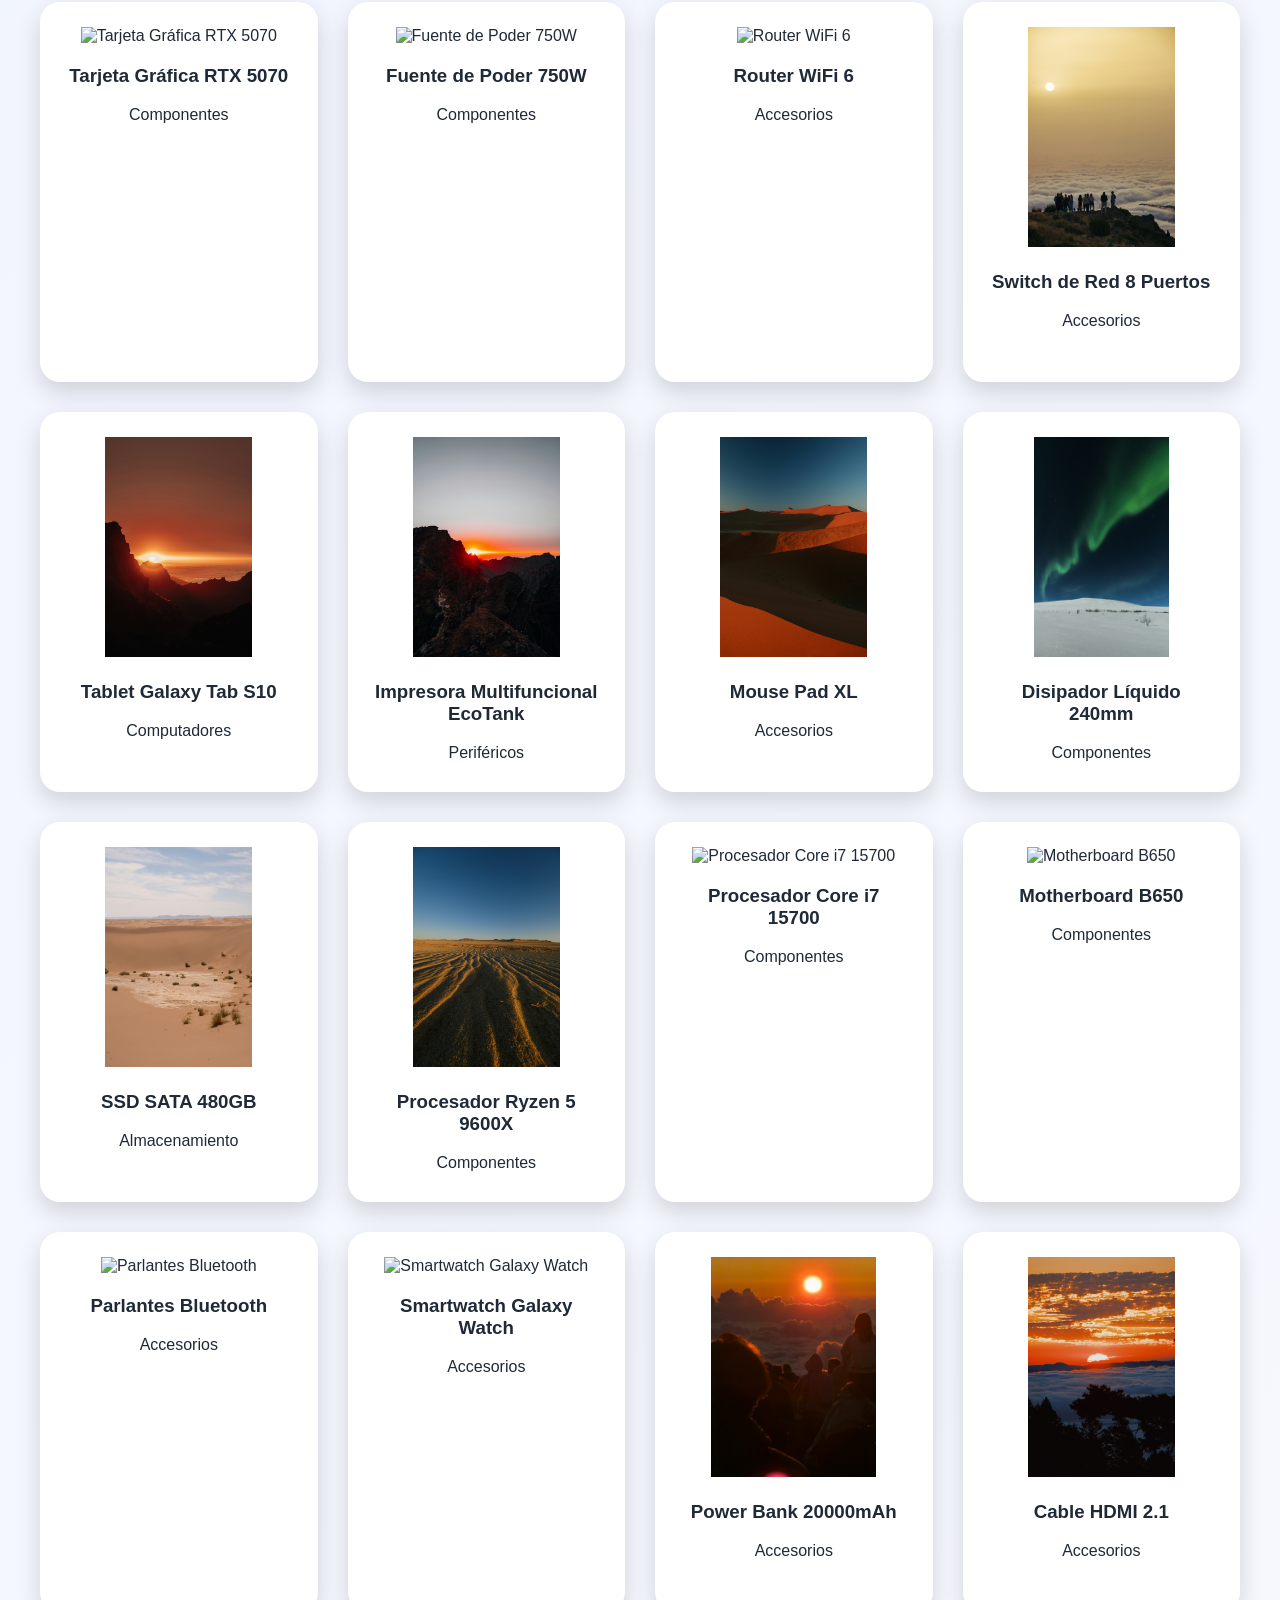
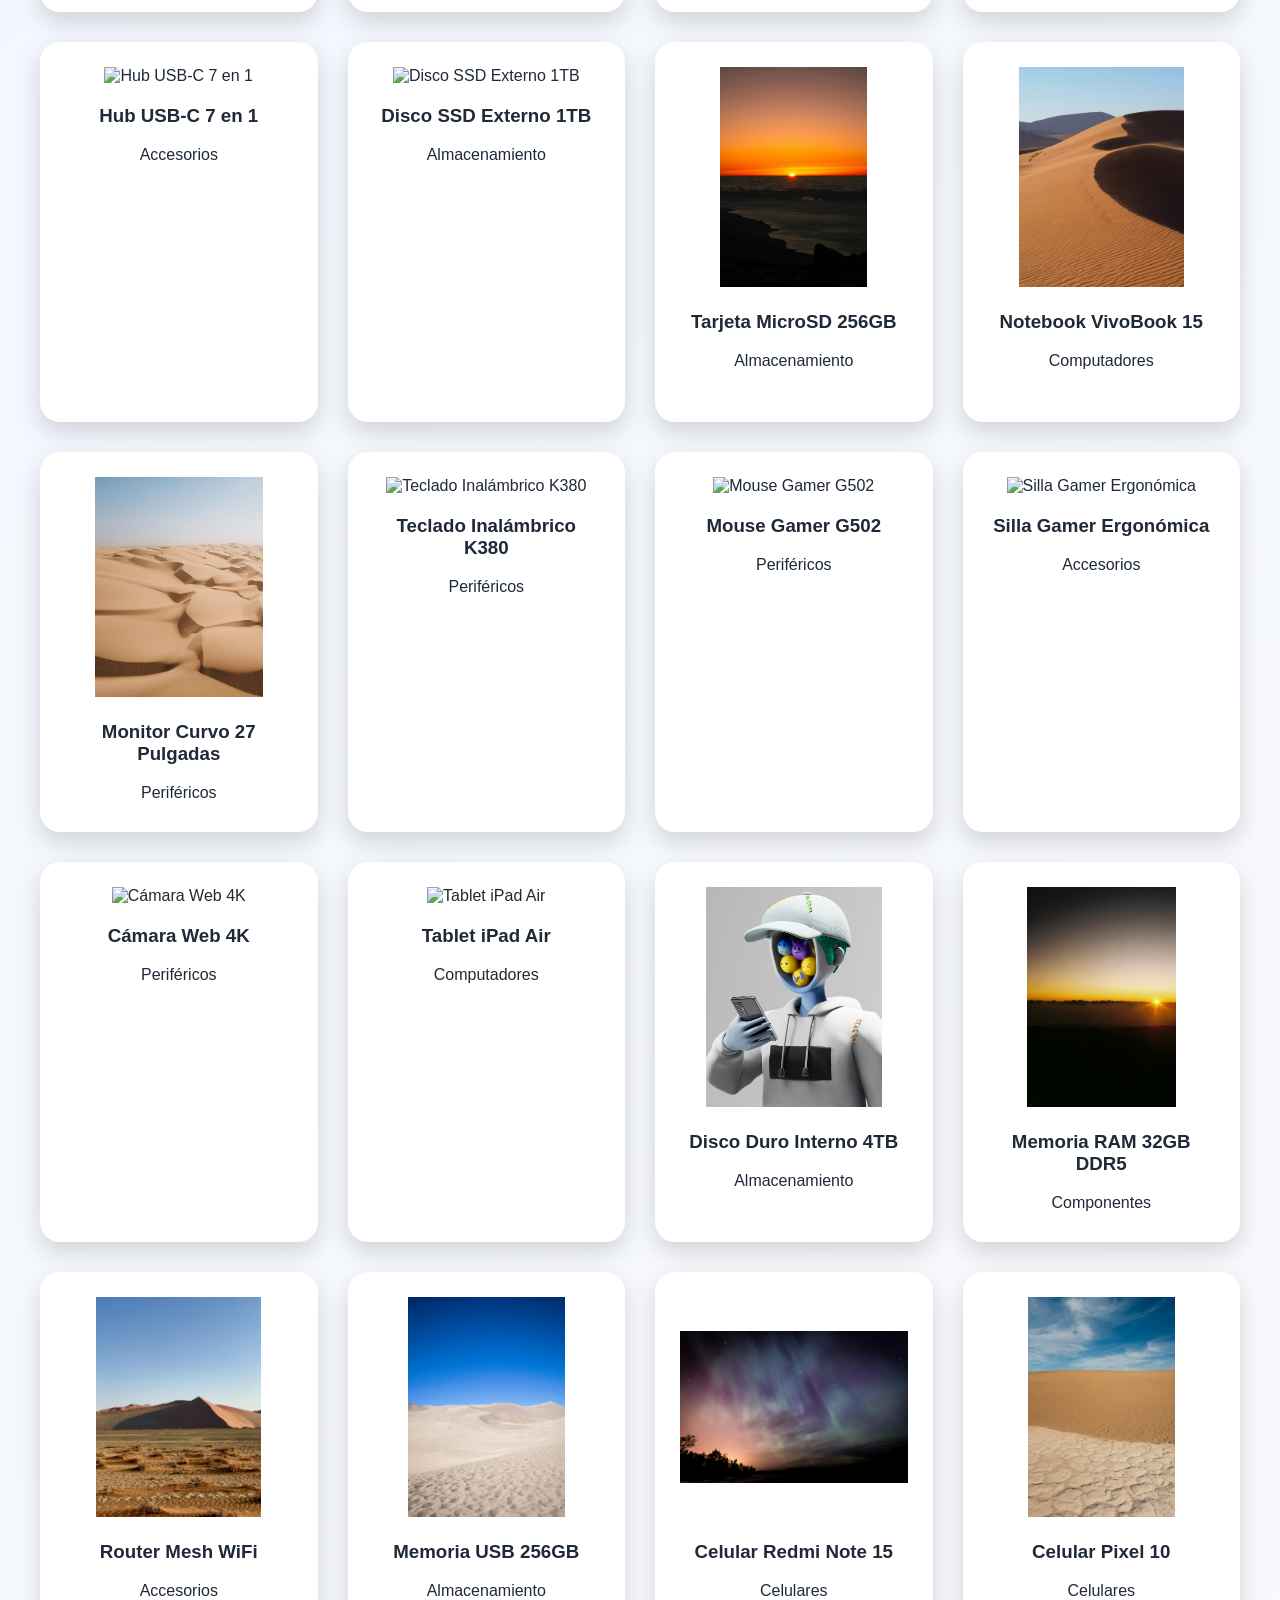
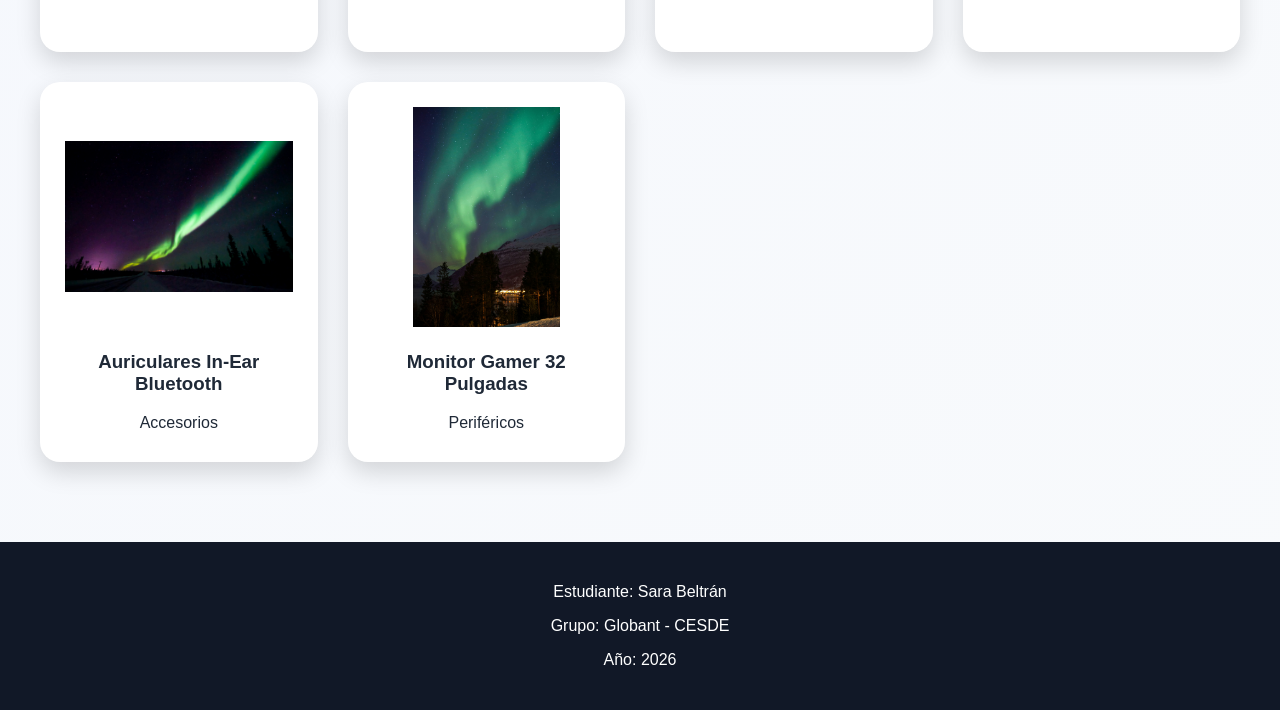
==== commit bfe34490: "Merge f729569c9bfd1cc2144ec36b7eab79da02d9c1cc into 08ccd77b489e5dadfe18508d33915ba000b603e1" ====
--- a/index.html
+++ b/index.html
@@ -1,114 +1,243 @@
 <!DOCTYPE html>
-<html lang="en">
+<html lang="es">
 
 <head>
-  <meta charset="UTF-8">
-  <meta name="viewport" content="width=device-width, initial-scale=1.0">
-  <title>Tecknologic - Store & Catalog</title>
-  
-  <!-- Bootstrap 5 CSS -->
-  <link href="https://cdn.jsdelivr.net/npm/bootstrap@5.3.8/dist/css/bootstrap.min.css" rel="stylesheet"
-    integrity="sha384-sRIl4kxILFvY47J16cr9ZwB07vP4J8+LH7qKQnuqkuIAvNWLzeN8tE5YBujZqJLB" crossorigin="anonymous">
-  
-  <!-- Custom Stylesheet -->
-  <link rel="stylesheet" href="./assets/styles/homeStyles.css">
+
+    <meta charset="UTF-8">
+
+    <meta name="viewport" content="width=device-width, initial-scale=1.0">
+
+    <title>TechStore</title>
+
+    <link rel="stylesheet" href="css/styles.css">
+
 </head>
 
+
 <body>
 
-  <!-- Main Navigation Header -->
-  <header class="sticky-top">
-    <nav class="navbar navbar-expand-lg navbar-dark bg-dark shadow-sm">
-      <div class="container">
-        <a class="navbar-brand fw-bold fs-4" href="#">Tecknologic &copy;</a>
-
-        <button class="navbar-toggler" type="button" data-bs-toggle="collapse" data-bs-target="#mainNavbar" aria-controls="mainNavbar" aria-expanded="false" aria-label="Toggle navigation">
-          <span class="navbar-toggler-icon"></span>
+
+<header id="inicio">
+
+    <h1>
+        💻 TechStore
+    </h1>
+
+
+    <p>
+        Catálogo Digital de Productos Tecnológicos
+    </p>
+
+
+    <nav>
+
+        <a href="#catalogo">
+            Catálogo
+        </a>
+
+
+        <a href="#contacto">
+            Contacto
+        </a>
+
+    </nav>
+
+
+</header>
+
+
+
+<main>
+
+    <section class="hero">
+
+        <div class="hero-text">
+
+            <h2>
+                Bienvenido a TechStore
+            </h2>
+
+            <p>
+
+                Descubre computadores, celulares,
+                periféricos y accesorios de las
+                mejores marcas.
+
+            </p>
+
+            <a href="#catalogo" class="btnHero">
+
+                Explorar catálogo
+
+            </a>
+
+        </div>
+
+    </section>
+
+
+    <section>
+
+        <h2>
+            Sobre TechStore
+        </h2>
+
+
+        <p>
+            TechStore es una empresa dedicada a la comercialización
+            de productos tecnológicos como computadores, celulares,
+            periféricos, accesorios y componentes.
+        </p>
+
+    </section>
+
+
+
+    <section>
+
+        <h2>
+            Buscar productos
+        </h2>
+
+
+        <input 
+            type="text"
+            id="buscador"
+            placeholder="Buscar producto por nombre..."
+        >
+
+    </section>
+
+
+
+
+    <section>
+
+        <h2>
+            Filtrar por categoría
+        </h2>
+
+
+        <select id="filtroCategoria">
+
+
+            <option value="todas">
+                Todas las categorías
+            </option>
+
+
+            <option value="Computadores">
+                Computadores
+            </option>
+
+
+            <option value="Periféricos">
+                Periféricos
+            </option>
+
+
+            <option value="Celulares">
+                Celulares
+            </option>
+
+
+            <option value="Accesorios">
+                Accesorios
+            </option>
+
+
+            <option value="Almacenamiento">
+                Almacenamiento
+            </option>
+
+
+            <option value="Componentes">
+                Componentes
+            </option>
+
+
+        </select>
+
+
+        <button id="mostrarDisponibles">
+
+            Mostrar solo disponibles
+
         </button>
 
-        <div class="collapse navbar-collapse" id="mainNavbar">
-          <ul class="navbar-nav ms-auto">
-            <li class="nav-item">
-              <a class="nav-link" href="./src/views/dinamicDasboard.html">Catalog Dashboard</a>
-            </li>
-            <li class="nav-item">
-              <a class="nav-link" href="#featured-carousel-section">Featured Products</a>
-            </li>
-            <li class="nav-item">
-              <a class="nav-link" href="#about-us">About Us</a>
-            </li>
-          </ul>
-        </div>
-      </div>
-    </nav>
-  </header>
-
-  <!-- Main Content Area -->
-  <main>
-
-    <!-- Hero Banner Section -->
-    <section class="hero-banner bg-dark text-white py-5 text-center border-bottom border-secondary">
-      <div class="container py-3">
-        <h1 class="display-5 fw-bold mb-3">Welcome to Tecknologic</h1>
-        <p class="lead text-secondary mx-auto col-md-8">
-          Your ultimate tech destination. We bring the full catalog of electronics in the city directly to your
-          screen—from high-performance laptops and peripherals to mobile devices and essential accessories.
+
+    </section>
+
+
+
+
+    <section>
+
+        <h2>
+            Catálogo
+        </h2>
+
+
+        <p>
+
+            Productos cargados:
+
+            <span id="contador">
+                0
+            </span>
+
         </p>
-      </div>
-    </section>
-
-    <!-- Dynamic Cards Carousel Section -->
-    <section id="featured-carousel-section" class="container py-5">
-      <div class="text-center mb-4">
-        <h2 class="fw-bold display-6">Featured Technology</h2>
-        <p class="text-muted">Explore our dynamic selection of top electronic devices</p>
-      </div>
-
-      <!-- Bootstrap Carousel Component -->
-      <div id="productCarousel" class="carousel slide" data-bs-ride="carousel" data-bs-interval="4000">
-        
-        <!-- Dynamic Slides Target -->
-        <div class="carousel-inner" id="carousel-inner-container">
-          <!-- Slides and dynamic product cards rendered via JS DOM -->
-        </div>
-
-        <!-- Carousel Controls -->
-        <button class="carousel-control-prev custom-carousel-control" type="button" data-bs-target="#productCarousel" data-bs-slide="prev">
-          <span class="carousel-control-prev-icon bg-dark rounded-circle p-3" aria-hidden="true"></span>
-          <span class="visually-hidden">Previous</span>
-        </button>
-        <button class="carousel-control-next custom-carousel-control" type="button" data-bs-target="#productCarousel" data-bs-slide="next">
-          <span class="carousel-control-next-icon bg-dark rounded-circle p-3" aria-hidden="true"></span>
-          <span class="visually-hidden">Next</span>
-        </button>
-      </div>
-    </section>
-
-  </main>
-
-  <!-- Footer Section -->
-  <footer id="about-us" class="bg-dark text-light py-5 mt-5">
-    <section class="container">
-      <section class="row justify-content-center text-center">
-        <section class="col-md-6">
-          <h5 class="fw-bold mb-3 text-primary">About Tecknologic</h5>
-          <p class="mb-1"><strong>Developer:</strong> Julian Santiago Serna Villada</p>
-          <p class="mb-1"><strong>Group:</strong> Stacktrace</p>
-          <p class="mb-1"><strong>Year:</strong> 2026</p>
-          <p class="mb-1"><strong>Program:</strong> Globant Dual Training Program</p>
-          <hr class="border-secondary my-3">
-          <p class="small text-secondary mb-0">&copy; 2026 Tecknologic. All rights reserved.</p>
-        </section>
-      </section>
-    </section>
-  </footer>
-
-  <!-- Scripts -->
-  <script src="https://cdn.jsdelivr.net/npm/bootstrap@5.3.8/dist/js/bootstrap.bundle.min.js"
-    integrity="sha384-FKyoEForCGlyvwx9Hj09JcYn3nv7wiPVlz7YYwJrWVcXK/BmnVDxM+D2scQbITxI"
-    crossorigin="anonymous"></script>
-  <script type="module" src="./src/controllers/appController.js"></script>
+
+
+    </section>
+
+
+
+
+    <section id="catalogo">
+
+
+    </section>
+
+
+
+</main>
+
+
+
+
+
+<footer id="contacto">
+
+
+    <p>
+        Estudiante: Sara Beltrán
+    </p>
+
+
+    <p>
+        Grupo: Globant - CESDE
+    </p>
+
+
+    <p>
+        Año: 2026
+    </p>
+
+
+</footer>
+
+
+<button id="btnVolverInicio" class="btnVolverInicio" type="button">
+    Volver al inicio
+</button>
+
+<script src="data/productos.js"></script>
+
+<script src="js/app.js"></script>
+
 
 </body>
 
-</html>+
+</html>
--- a/css/styles.css
+++ b/css/styles.css
@@ -0,0 +1,391 @@
+* {
+    box-sizing: border-box;
+}
+
+
+body {
+
+    margin: 0;
+
+    font-family: 'Segoe UI', sans-serif;
+
+    background: linear-gradient(
+        135deg,
+        #eef2ff,
+        #f8fafc
+    );
+
+    color: #1f2937;
+
+}
+
+
+
+
+header {
+
+    background: linear-gradient(
+        135deg,
+        #111827,
+        #2563eb
+    );
+
+    color: white;
+
+    padding: 40px;
+
+    text-align: center;
+
+}
+
+
+header h1 {
+
+    font-size: 3rem;
+
+    margin-bottom: 10px;
+
+}
+
+
+
+nav {
+
+    margin-top: 20px;
+
+}
+
+
+
+nav a {
+
+    color: white;
+
+    text-decoration: none;
+
+    margin: 15px;
+
+    font-weight: bold;
+
+}
+
+
+
+nav a:hover {
+
+    opacity: 0.7;
+
+}
+
+
+
+
+main {
+
+    padding: 40px;
+
+}
+
+
+
+section {
+
+    margin-bottom: 40px;
+
+}
+
+
+
+
+input, select {
+
+    padding: 12px;
+
+    border-radius: 10px;
+
+    border: 1px solid #cbd5e1;
+
+    width: 300px;
+
+    font-size: 16px;
+
+}
+
+
+
+
+button {
+
+    padding: 12px 20px;
+
+    border: none;
+
+    border-radius: 10px;
+
+    background-color: #2563eb;
+
+    color: white;
+
+    cursor: pointer;
+
+    font-weight: bold;
+
+}
+
+
+button:hover {
+
+    transform: scale(1.05);
+
+}
+
+
+#btnVolverInicio {
+    position: fixed;
+    right: 30px;
+    bottom: 30px;
+    padding: 14px 24px;
+    border-radius: 9999px;
+    border: none;
+    background: #2563eb;
+    color: white;
+    font-weight: bold;
+    cursor: pointer;
+    box-shadow: 0 18px 30px rgba(37, 99, 235, 0.2);
+    opacity: 0;
+    visibility: hidden;
+    transform: translateY(20px);
+    transition: opacity .25s ease, transform .25s ease, visibility .25s ease;
+    z-index: 1000;
+}
+
+#btnVolverInicio.mostrar {
+    opacity: 1;
+    visibility: visible;
+    transform: translateY(0);
+}
+
+#btnVolverInicio:hover {
+    background: #1d4ed8;
+}
+
+
+
+
+#catalogo {
+
+    display: grid;
+
+    grid-template-columns: repeat(
+        auto-fit,
+        minmax(260px, 1fr)
+    );
+
+    gap: 30px;
+
+}
+
+
+
+
+.tarjeta {
+
+    height: 380px;
+
+    perspective: 1000px;
+
+}
+
+
+
+.tarjeta-inner {
+
+    position: relative;
+
+    width: 100%;
+
+    height: 100%;
+
+    transition: transform 0.8s;
+
+    transform-style: preserve-3d;
+
+}
+
+
+
+.tarjeta:hover .tarjeta-inner {
+
+    transform: rotateY(180deg);
+
+}
+
+
+
+.tarjeta-front,
+.tarjeta-back {
+
+
+    position: absolute;
+
+    width: 100%;
+
+    height: 100%;
+
+    backface-visibility: hidden;
+
+    border-radius: 20px;
+
+    padding: 25px;
+
+    box-shadow: 0 10px 25px rgba(0,0,0,0.15);
+
+}
+
+
+
+
+.tarjeta-front {
+
+    background: white;
+
+    text-align: center;
+
+}
+
+
+
+.tarjeta-front img {
+
+    width: 100%;
+
+    height: 220px;
+
+    object-fit: contain;
+
+}
+
+
+
+.tarjeta-front h3 {
+
+    margin-top: 20px;
+
+}
+
+
+
+
+.tarjeta-back {
+
+    background: #1e40af;
+
+    color: white;
+
+    transform: rotateY(180deg);
+
+}
+
+
+
+.tarjeta-back h3 {
+
+    margin-top: 0;
+
+}
+
+
+
+
+footer {
+
+    background: #111827;
+
+    color: white;
+
+    text-align: center;
+
+    padding: 25px;
+
+}
+
+
+
+
+@media(max-width:600px){
+
+
+    main {
+
+        padding: 20px;
+
+    }
+
+
+    input, select {
+
+        width: 100%;
+
+    }
+
+
+}
+
+.hero{
+
+    min-height:85vh;
+
+    display:flex;
+
+    justify-content:center;
+
+    align-items:center;
+
+    text-align:center;
+
+    background:
+    linear-gradient(
+        rgba(15,23,42,.65),
+        rgba(15,23,42,.65)
+    ),
+    url("https://images.unsplash.com/photo-1518770660439-4636190af475?auto=format&fit=crop&w=1600&q=80");
+
+    background-size:cover;
+
+    background-position:center;
+
+    color:white;
+
+    padding:40px;
+
+}
+
+.btnHero{
+
+    display:inline-block;
+
+    margin-top:30px;
+
+    padding:18px 35px;
+
+    background:#2563eb;
+
+    color:white;
+
+    text-decoration:none;
+
+    border-radius:12px;
+
+    font-size:20px;
+
+    transition:.3s;
+
+}
+
+.btnHero:hover{
+
+    background:#1d4ed8;
+
+    transform:scale(1.05);
+
+}
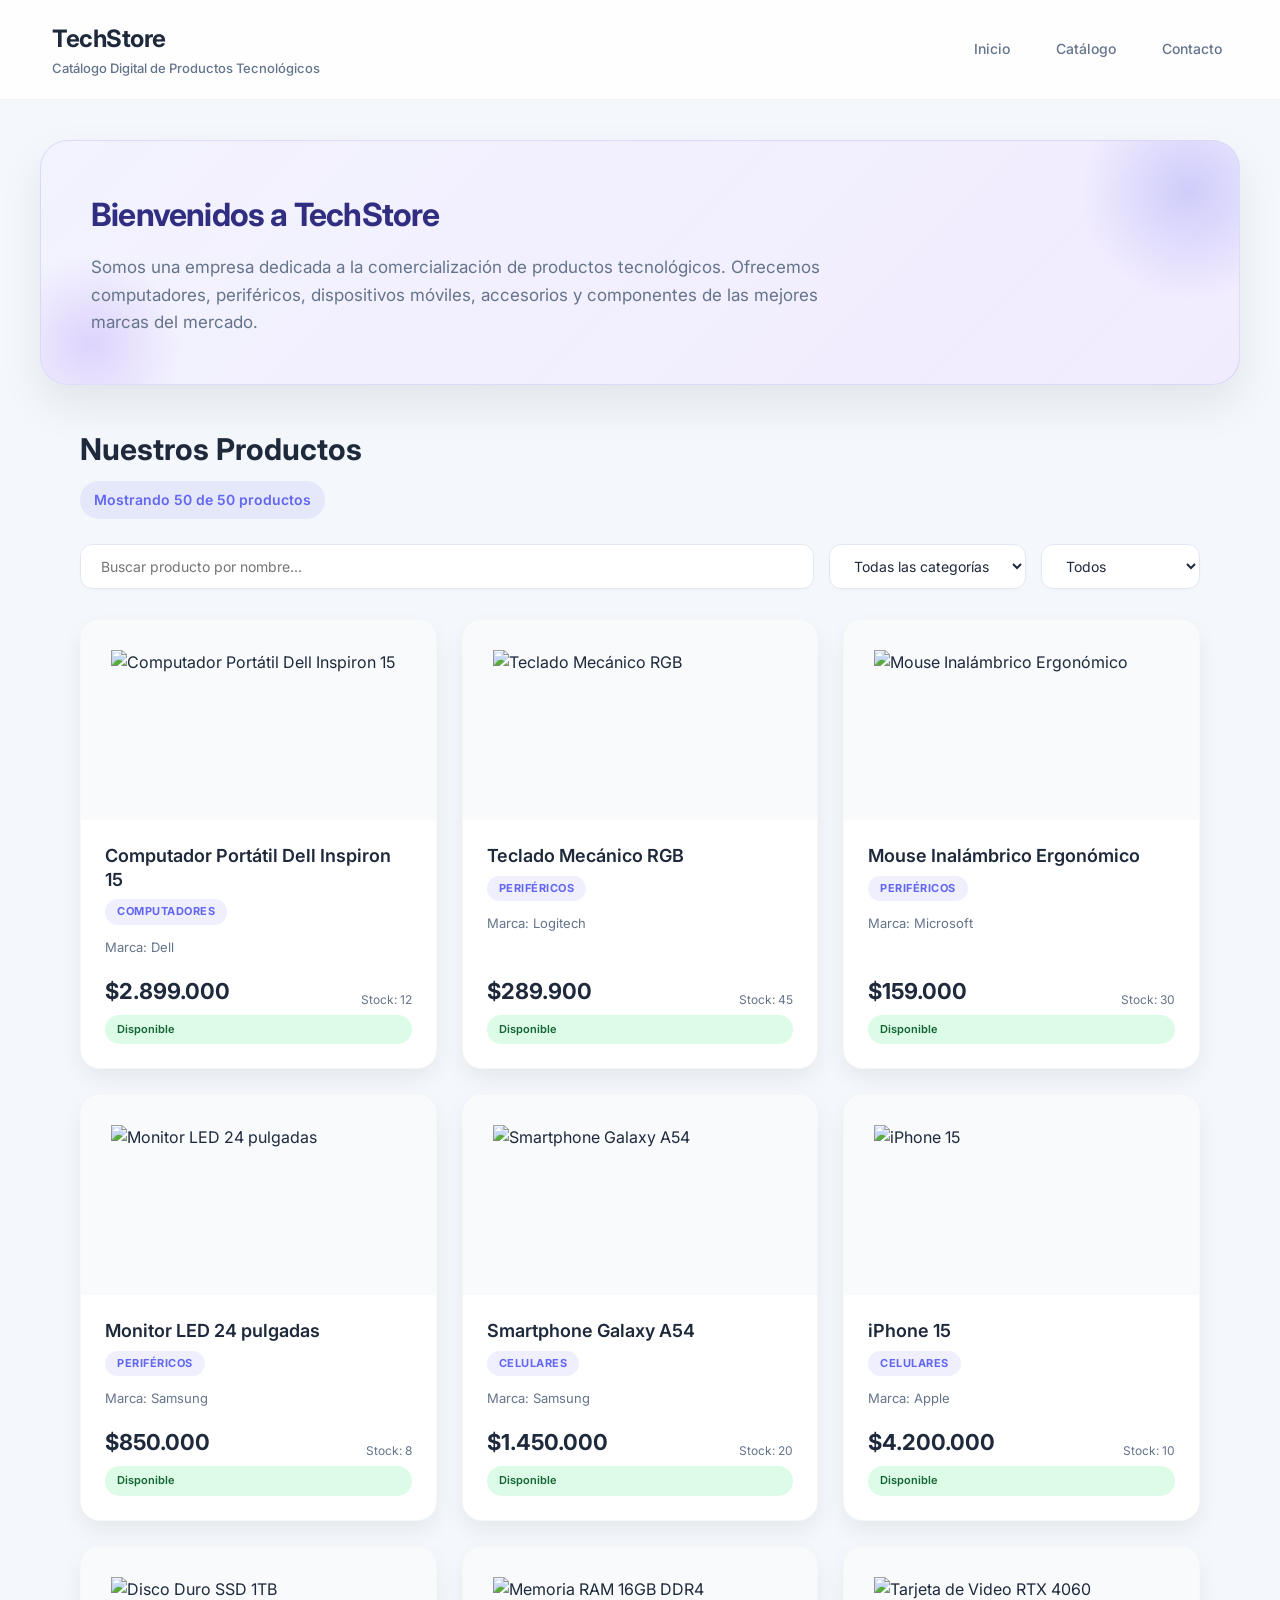
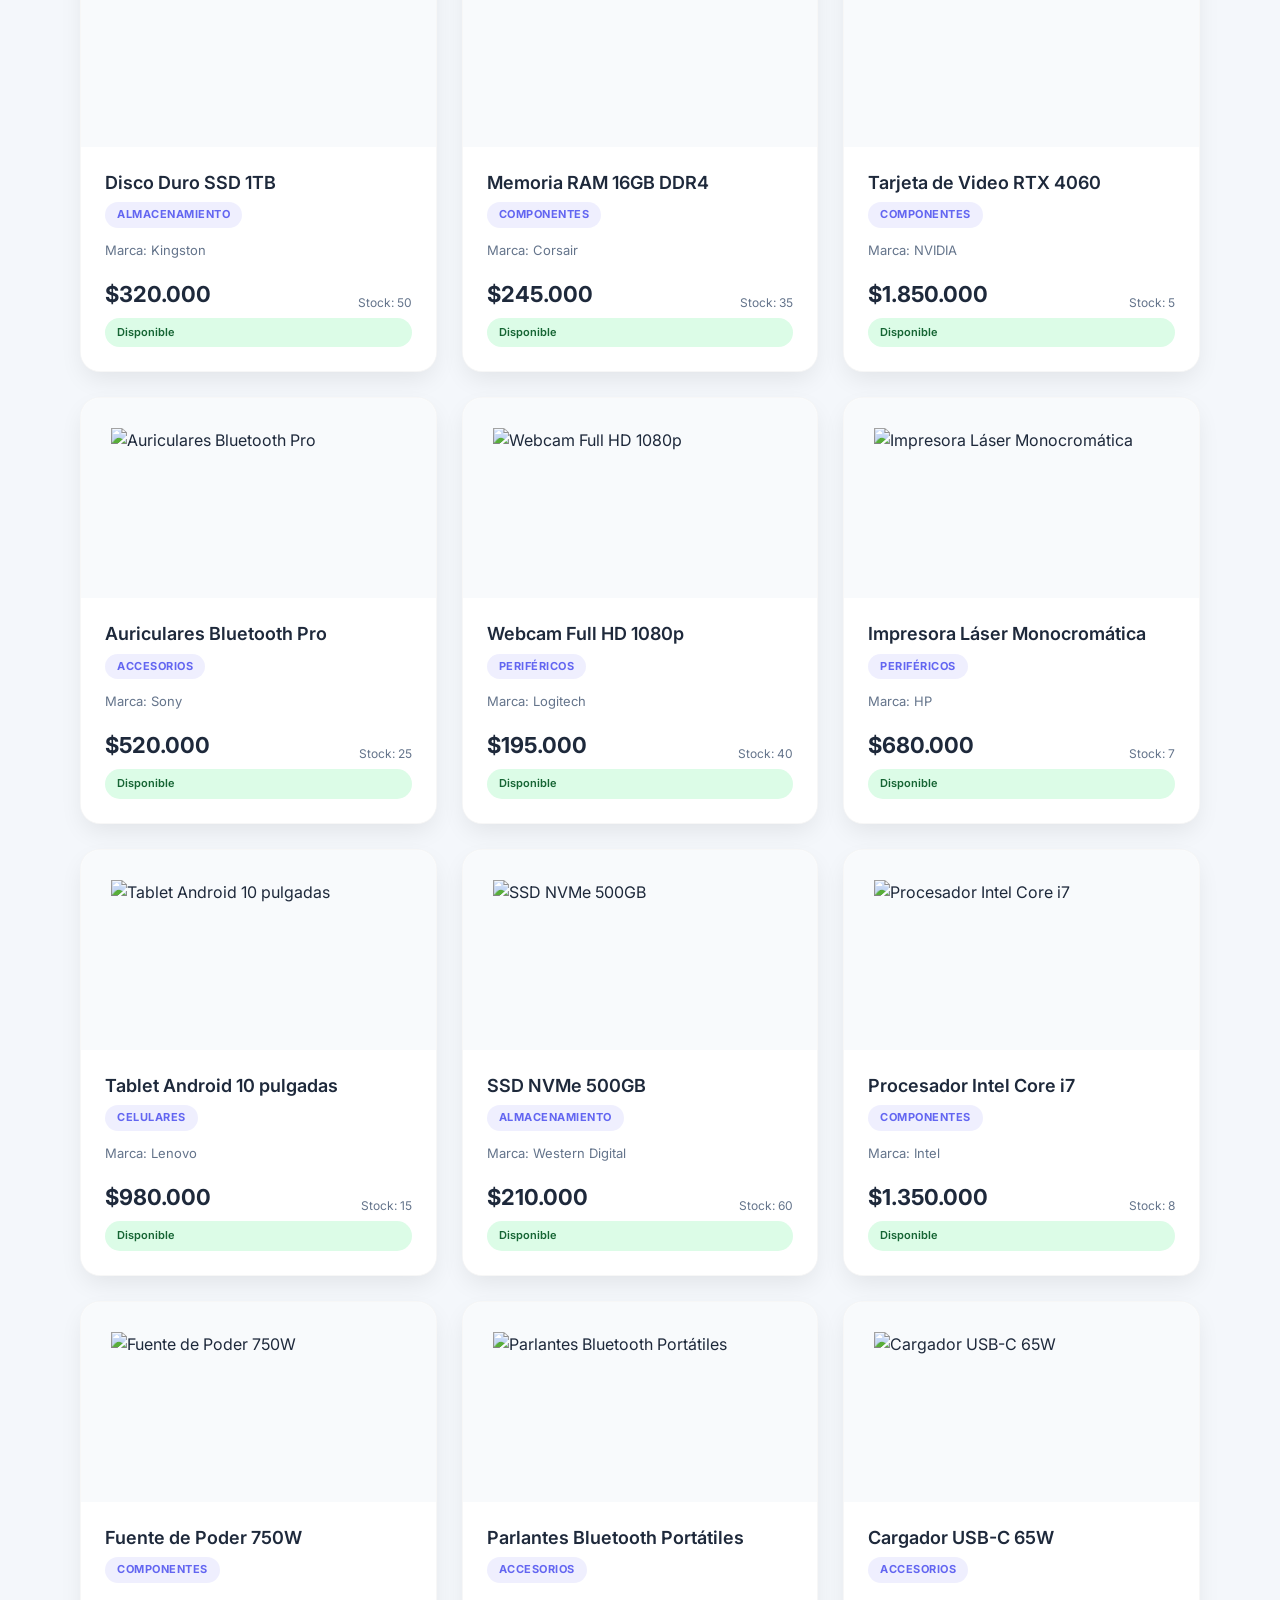
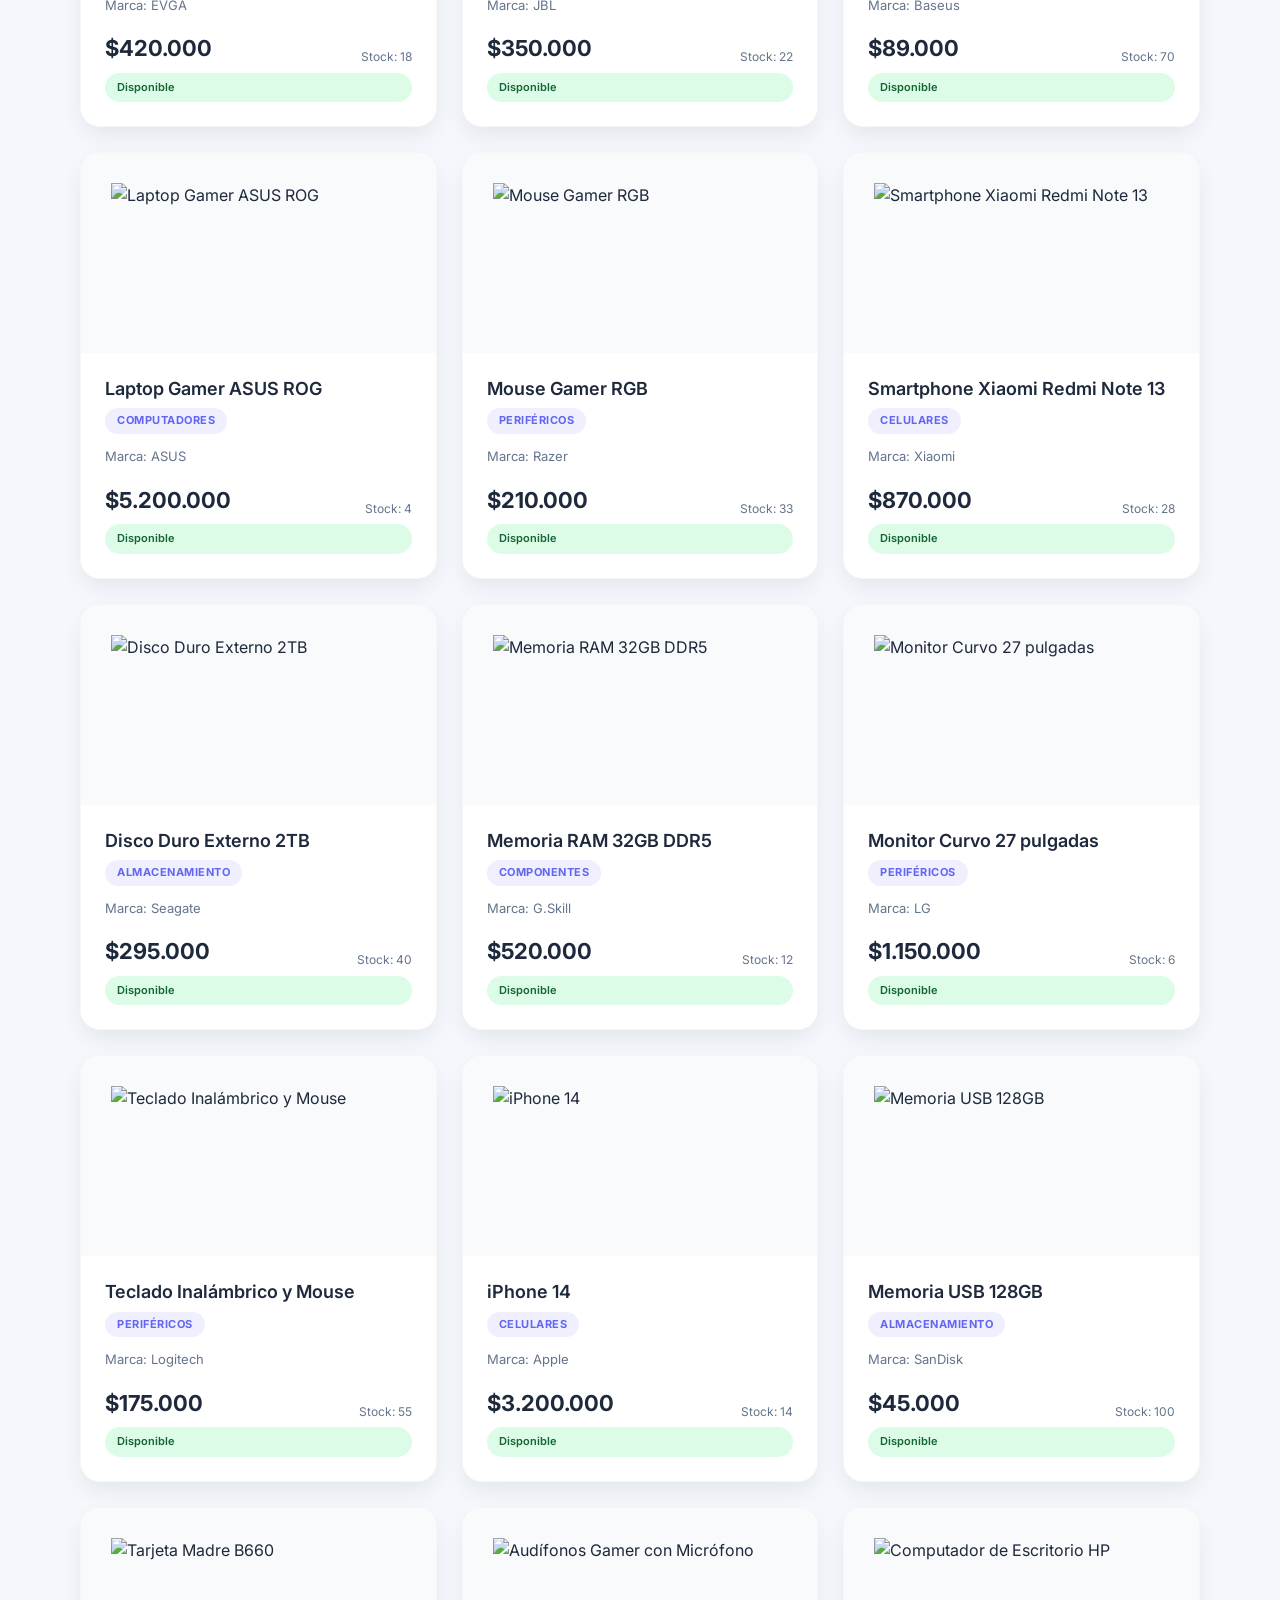
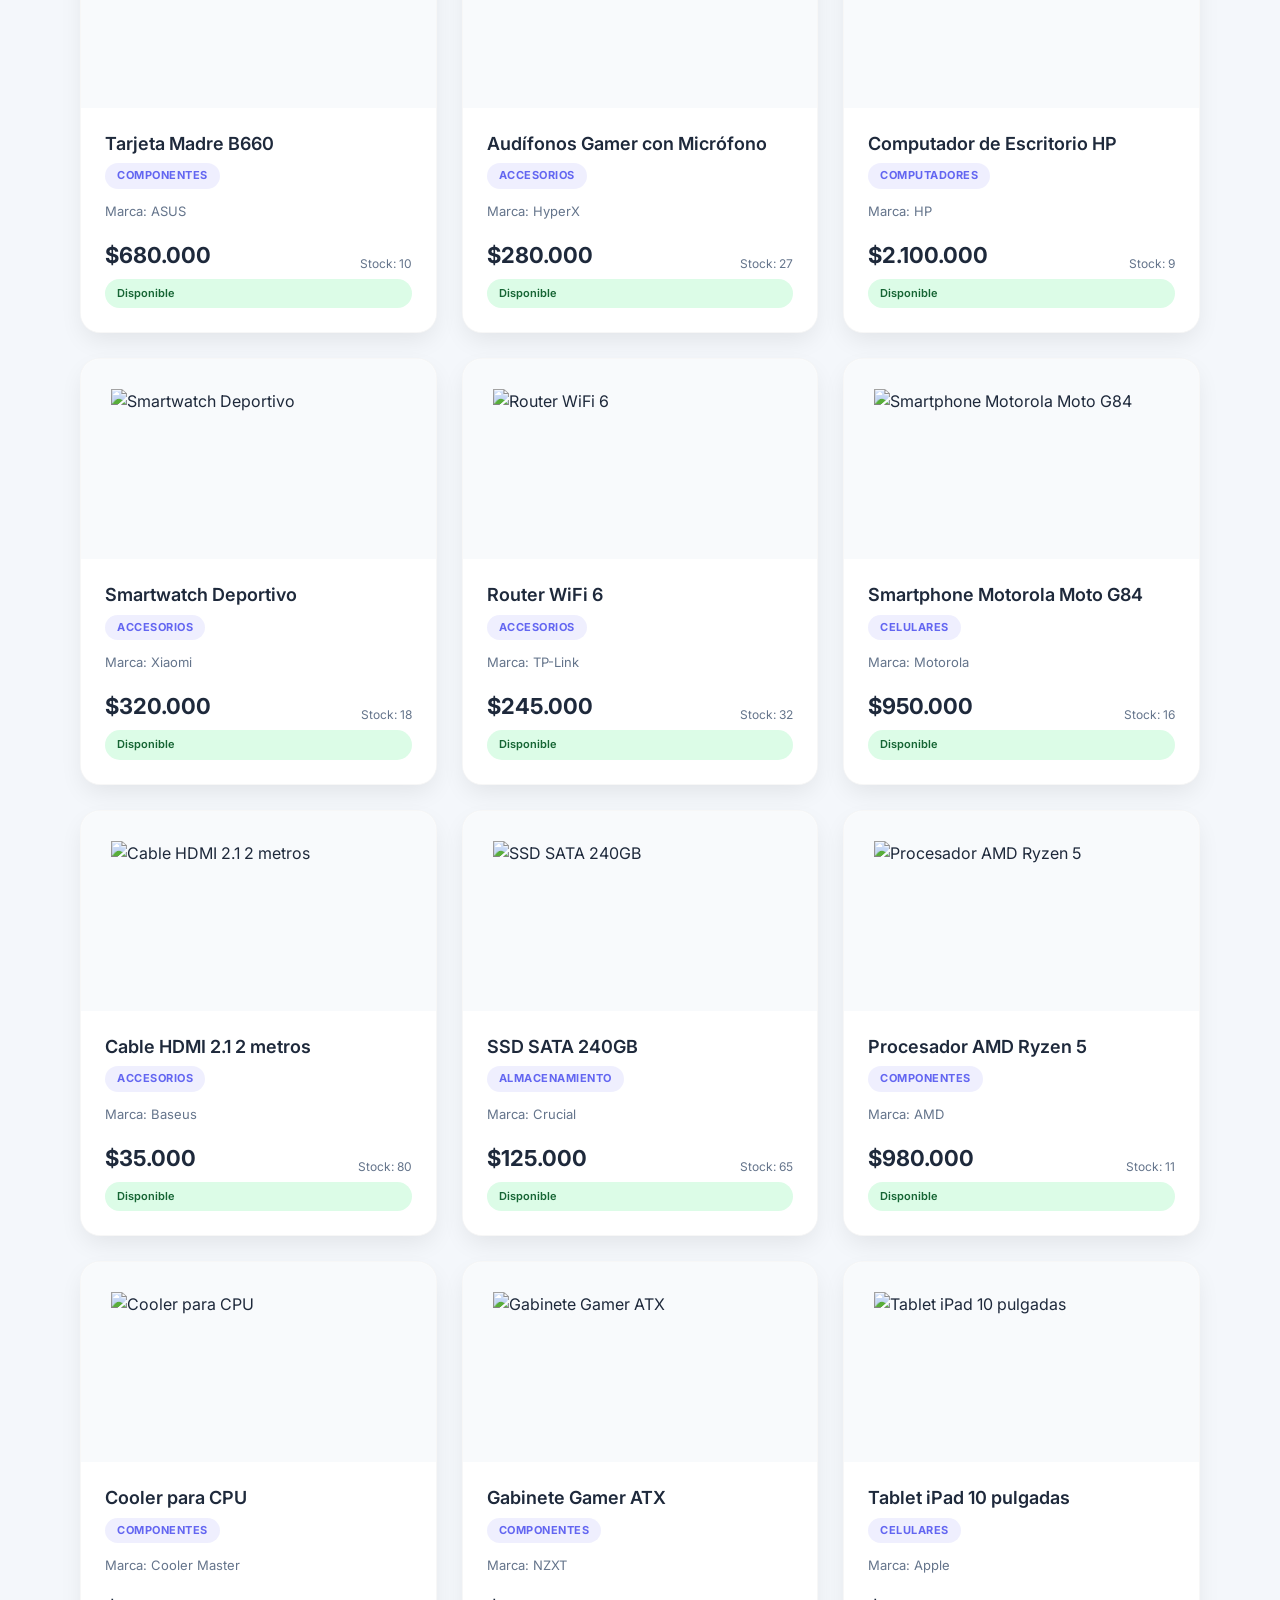
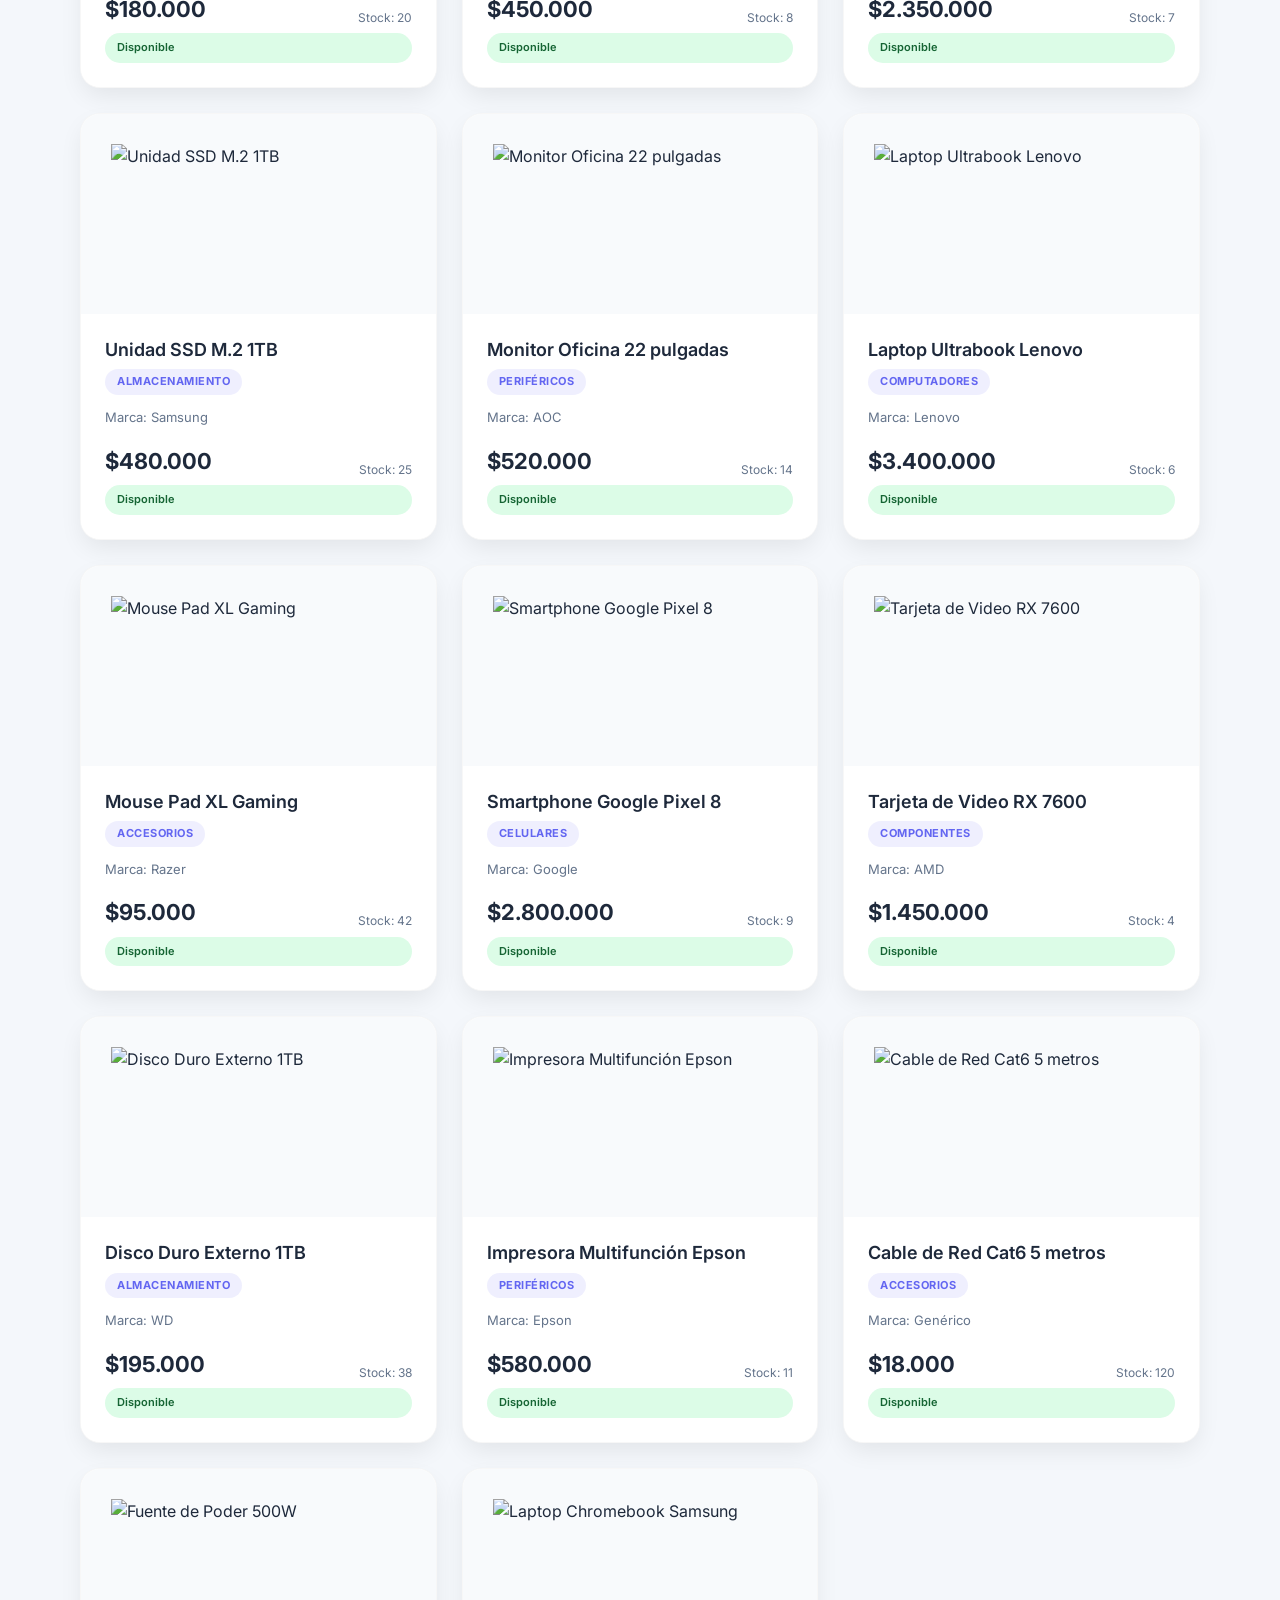
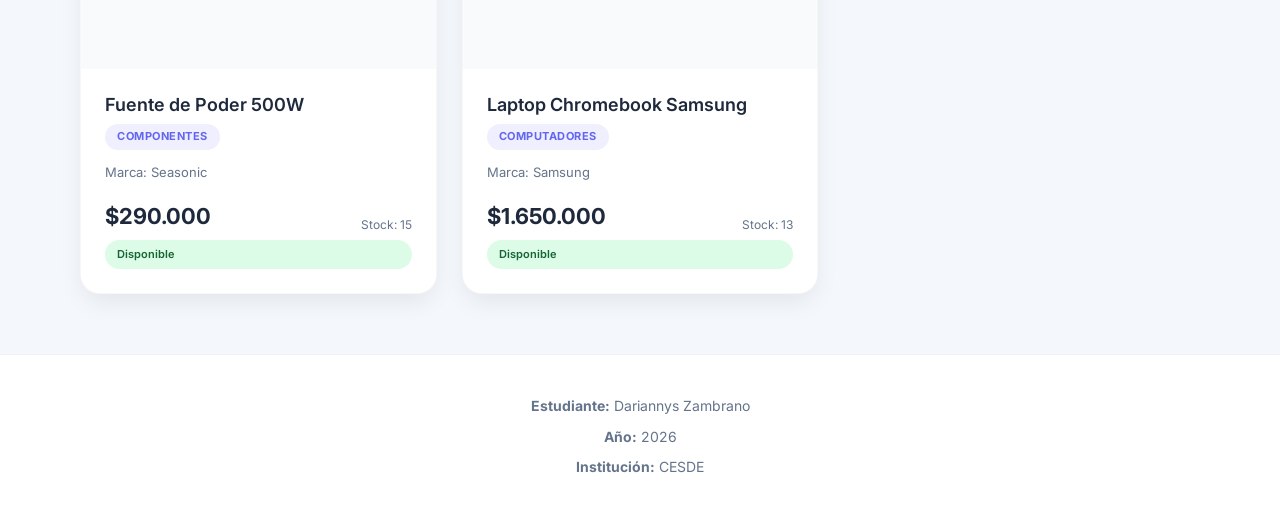
==== commit 39a3496d: "actualizacion para que GitHub pages pueda desplegar de forma correcta" ====
--- a/index.html
+++ b/index.html
@@ -1,243 +1,75 @@
 <!DOCTYPE html>
 <html lang="es">
-
 <head>
-
-    <meta charset="UTF-8">
-
-    <meta name="viewport" content="width=device-width, initial-scale=1.0">
-
-    <title>TechStore</title>
-
-    <link rel="stylesheet" href="css/styles.css">
-
+  <meta charset="UTF-8">
+  <meta name="viewport" content="width=device-width, initial-scale=1.0">
+  <title>TechStore - Catálogo de Productos</title>
+  <link rel="stylesheet" href="css/styles.css">
 </head>
-
-
 <body>
 
+  <header>
+    <div class="header-contenedor">
+      <div class="logo">
+        <span class="logo-icono"></span>
+        <div>
+          <h1>TechStore</h1>
+          <p class="subtitulo">Catálogo Digital de Productos Tecnológicos</p>
+        </div>
+      </div>
+      <nav>
+        <a href="#inicio">Inicio</a>
+        <a href="#catalogo">Catálogo</a>
+        <a href="#footer">Contacto</a>
+      </nav>
+    </div>
+  </header>
 
-<header id="inicio">
+  <main>
 
-    <h1>
-        💻 TechStore
-    </h1>
-
-
-    <p>
-        Catálogo Digital de Productos Tecnológicos
-    </p>
-
-
-    <nav>
-
-        <a href="#catalogo">
-            Catálogo
-        </a>
-
-
-        <a href="#contacto">
-            Contacto
-        </a>
-
-    </nav>
-
-
-</header>
-
-
-
-<main>
-
-    <section class="hero">
-
-        <div class="hero-text">
-
-            <h2>
-                Bienvenido a TechStore
-            </h2>
-
-            <p>
-
-                Descubre computadores, celulares,
-                periféricos y accesorios de las
-                mejores marcas.
-
-            </p>
-
-            <a href="#catalogo" class="btnHero">
-
-                Explorar catálogo
-
-            </a>
-
-        </div>
-
+    <section id="inicio" class="bienvenida">
+      <h2>Bienvenidos a TechStore</h2>
+      <p>
+        Somos una empresa dedicada a la comercialización de productos tecnológicos.
+        Ofrecemos computadores, periféricos, dispositivos móviles, accesorios y componentes
+        de las mejores marcas del mercado.
+      </p>
     </section>
 
+    <section id="catalogo" class="catalogo">
+      <h2>Nuestros Productos</h2>
+      <p class="contador" id="contador">Cargando productos...</p>
 
-    <section>
+      <div class="controles">
+        <input type="text" id="buscador" placeholder="Buscar producto por nombre...">
+        <select id="filtroCategoria">
+          <option value="todas">Todas las categorías</option>
+          <option value="Computadores">Computadores</option>
+          <option value="Periféricos">Periféricos</option>
+          <option value="Celulares">Celulares</option>
+          <option value="Accesorios">Accesorios</option>
+          <option value="Almacenamiento">Almacenamiento</option>
+          <option value="Componentes">Componentes</option>
+        </select>
+        <select id="filtroDisponibilidad">
+          <option value="todos">Todos</option>
+          <option value="disponible">Disponibles</option>
+          <option value="no_disponible">No disponibles</option>
+        </select>
+      </div>
 
-        <h2>
-            Sobre TechStore
-        </h2>
-
-
-        <p>
-            TechStore es una empresa dedicada a la comercialización
-            de productos tecnológicos como computadores, celulares,
-            periféricos, accesorios y componentes.
-        </p>
-
+      <div id="catalogoProductos" class="catalogo-grid"></div>
     </section>
 
+  </main>
 
+  <footer id="footer">
+    <p><strong>Estudiante:</strong> Dariannys Zambrano</p>
+    <p><strong>Año:</strong> 2026</p>
+    <p><strong>Institución:</strong> CESDE</p>
+  </footer>
 
-    <section>
-
-        <h2>
-            Buscar productos
-        </h2>
-
-
-        <input 
-            type="text"
-            id="buscador"
-            placeholder="Buscar producto por nombre..."
-        >
-
-    </section>
-
-
-
-
-    <section>
-
-        <h2>
-            Filtrar por categoría
-        </h2>
-
-
-        <select id="filtroCategoria">
-
-
-            <option value="todas">
-                Todas las categorías
-            </option>
-
-
-            <option value="Computadores">
-                Computadores
-            </option>
-
-
-            <option value="Periféricos">
-                Periféricos
-            </option>
-
-
-            <option value="Celulares">
-                Celulares
-            </option>
-
-
-            <option value="Accesorios">
-                Accesorios
-            </option>
-
-
-            <option value="Almacenamiento">
-                Almacenamiento
-            </option>
-
-
-            <option value="Componentes">
-                Componentes
-            </option>
-
-
-        </select>
-
-
-        <button id="mostrarDisponibles">
-
-            Mostrar solo disponibles
-
-        </button>
-
-
-    </section>
-
-
-
-
-    <section>
-
-        <h2>
-            Catálogo
-        </h2>
-
-
-        <p>
-
-            Productos cargados:
-
-            <span id="contador">
-                0
-            </span>
-
-        </p>
-
-
-    </section>
-
-
-
-
-    <section id="catalogo">
-
-
-    </section>
-
-
-
-</main>
-
-
-
-
-
-<footer id="contacto">
-
-
-    <p>
-        Estudiante: Sara Beltrán
-    </p>
-
-
-    <p>
-        Grupo: Globant - CESDE
-    </p>
-
-
-    <p>
-        Año: 2026
-    </p>
-
-
-</footer>
-
-
-<button id="btnVolverInicio" class="btnVolverInicio" type="button">
-    Volver al inicio
-</button>
-
-<script src="data/productos.js"></script>
-
-<script src="js/app.js"></script>
-
-
+  <script src="data/productos.js"></script>
+  <script src="js/app.js"></script>
 </body>
-
-
-</html>
+</html>
--- a/css/styles.css
+++ b/css/styles.css
@@ -1,391 +1,410 @@
+@import url('https://fonts.googleapis.com/css2?family=Inter:wght@400;500;600;700&display=swap');
+
+:root {
+  /* Paleta de Colores Estética */
+  --bg-color: #f4f7fb;
+  --surface-color: #ffffff;
+  --text-main: #1e293b;
+  --text-muted: #64748b;
+  --primary-color: #6366f1; /* Índigo moderno */
+  --secondary-color: #8b5cf6; /* Violeta suave */
+  --gradient-accent: linear-gradient(135deg, var(--primary-color), var(--secondary-color));
+  
+  /* Sombras y Radios */
+  --shadow-sm: 0 4px 6px -1px rgba(0, 0, 0, 0.05);
+  --shadow-md: 0 10px 25px -3px rgba(0, 0, 0, 0.08);
+  --shadow-hover: 0 20px 40px -5px rgba(99, 102, 241, 0.15);
+  --radius-md: 12px;
+  --radius-lg: 20px;
+}
+
 * {
-    box-sizing: border-box;
-}
-
+  margin: 0;
+  padding: 0;
+  box-sizing: border-box;
+}
 
 body {
-
-    margin: 0;
-
-    font-family: 'Segoe UI', sans-serif;
-
-    background: linear-gradient(
-        135deg,
-        #eef2ff,
-        #f8fafc
-    );
-
-    color: #1f2937;
-
-}
-
-
-
-
+  font-family: 'Inter', 'Segoe UI', Tahoma, Geneva, Verdana, sans-serif;
+  background: var(--bg-color);
+  color: var(--text-main);
+  line-height: 1.6;
+  overflow-x: hidden;
+}
+
+/* Efecto Glassmorphism para el Header */
 header {
-
-    background: linear-gradient(
-        135deg,
-        #111827,
-        #2563eb
-    );
-
-    color: white;
-
-    padding: 40px;
-
+  background: rgba(255, 255, 255, 0.85);
+  backdrop-filter: blur(12px);
+  -webkit-backdrop-filter: blur(12px);
+  color: var(--text-main);
+  padding: 20px 40px;
+  position: sticky;
+  top: 0;
+  z-index: 100;
+  border-bottom: 1px solid rgba(0, 0, 0, 0.05);
+  animation: slideDown 0.6s ease-out;
+}
+
+.header-contenedor {
+  max-width: 1200px;
+  margin: 0 auto;
+  display: flex;
+  justify-content: space-between;
+  align-items: center;
+}
+
+.logo {
+  display: flex;
+  align-items: center;
+  gap: 12px;
+  cursor: pointer;
+  transition: transform 0.3s ease;
+}
+
+.logo:hover {
+  transform: scale(1.02);
+}
+
+.logo-icono {
+  font-size: 36px;
+  background: var(--gradient-accent);
+  -webkit-text-fill-color: transparent;
+}
+
+.logo h1 {
+  font-size: 24px;
+  font-weight: 700;
+  letter-spacing: -0.5px;
+}
+
+.subtitulo {
+  font-size: 13px;
+  color: var(--text-muted);
+  font-weight: 500;
+}
+
+nav {
+  display: flex;
+  gap: 10px;
+}
+
+nav a {
+  color: var(--text-muted);
+  text-decoration: none;
+  font-size: 14px;
+  font-weight: 500;
+  padding: 10px 18px;
+  border-radius: 8px;
+  transition: all 0.3s cubic-bezier(0.4, 0, 0.2, 1);
+  position: relative;
+}
+
+nav a:hover {
+  color: var(--primary-color);
+  background: rgba(99, 102, 241, 0.08);
+}
+
+.bienvenida {
+  max-width: 1200px;
+  margin: 40px auto;
+  padding: 48px 50px;
+  background: linear-gradient(135deg, rgba(99, 102, 241, 0.08), rgba(139, 92, 246, 0.12)), var(--surface-color);
+  border-radius: 28px;
+  box-shadow: 0 20px 45px rgba(15, 23, 42, 0.08);
+  animation: fadeInUp 0.8s ease-out;
+  border: 1px solid rgba(99, 102, 241, 0.16);
+  position: relative;
+  overflow: hidden;
+}
+
+.bienvenida::before {
+  content: "";
+  position: absolute;
+  top: -60px;
+  right: -60px;
+  width: 220px;
+  height: 220px;
+  background: radial-gradient(circle, rgba(99, 102, 241, 0.24), transparent 70%);
+  pointer-events: none;
+}
+
+.bienvenida::after {
+  content: "";
+  position: absolute;
+  bottom: -50px;
+  left: -40px;
+  width: 180px;
+  height: 180px;
+  background: radial-gradient(circle, rgba(139, 92, 246, 0.2), transparent 70%);
+  pointer-events: none;
+}
+
+.bienvenida h2 {
+  font-size: 32px;
+  margin-bottom: 14px;
+  letter-spacing: -0.8px;
+  color: #312e81;
+  position: relative;
+  z-index: 1;
+}
+
+.bienvenida p {
+  color: var(--text-muted);
+  font-size: 17px;
+  max-width: 760px;
+  position: relative;
+  z-index: 1;
+}
+
+.catalogo {
+  max-width: 1200px;
+  margin: 0 auto 60px;
+  padding: 0 40px;
+}
+
+.catalogo h2 {
+  font-size: 30px;
+  margin-bottom: 8px;
+  color: var(--text-main);
+  animation: fadeInUp 0.8s ease-out 0.1s both;
+}
+
+.contador {
+  display: inline-block;
+  color: var(--primary-color);
+  margin-bottom: 25px;
+  font-size: 14px;
+  font-weight: 600;
+  padding: 8px 14px;
+  border-radius: 999px;
+  background: rgba(99, 102, 241, 0.1);
+  animation: fadeInUp 0.8s ease-out 0.2s both;
+}
+
+.controles {
+  display: flex;
+  gap: 15px;
+  margin-bottom: 30px;
+  flex-wrap: wrap;
+  animation: fadeInUp 0.8s ease-out 0.3s both;
+}
+
+.controles input,
+.controles select {
+  padding: 12px 20px;
+  border: 1px solid #e2e8f0;
+  border-radius: var(--radius-md);
+  font-size: 14px;
+  color: var(--text-main);
+  background: var(--surface-color);
+  outline: none;
+  transition: all 0.3s ease;
+  font-family: inherit;
+  box-shadow: 0 2px 4px rgba(0,0,0,0.02);
+}
+
+.controles input:focus,
+.controles select:focus {
+  border-color: var(--primary-color);
+  box-shadow: 0 0 0 3px rgba(99, 102, 241, 0.15);
+}
+
+.controles input {
+  flex: 1;
+  min-width: 250px;
+}
+
+.catalogo-grid {
+  display: grid;
+  grid-template-columns: repeat(auto-fill, minmax(280px, 1fr));
+  gap: 25px;
+}
+
+.tarjeta {
+  background: var(--surface-color);
+  border-radius: var(--radius-lg);
+  overflow: hidden;
+  box-shadow: var(--shadow-md);
+  transition: transform 0.4s cubic-bezier(0.4, 0, 0.2, 1), box-shadow 0.4s ease;
+  display: flex;
+  flex-direction: column;
+  border: 1px solid rgba(0,0,0,0.03);
+  animation: fadeInUp 0.8s ease-out backwards;
+}
+
+/* Retraso escalonado para que las tarjetas entren una por una (efecto cascada) */
+.tarjeta:nth-child(1) { animation-delay: 0.2s; }
+.tarjeta:nth-child(2) { animation-delay: 0.3s; }
+.tarjeta:nth-child(3) { animation-delay: 0.4s; }
+.tarjeta:nth-child(4) { animation-delay: 0.5s; }
+.tarjeta:nth-child(5) { animation-delay: 0.6s; }
+.tarjeta:nth-child(6) { animation-delay: 0.7s; }
+
+.tarjeta:hover {
+  transform: translateY(-8px);
+  box-shadow: var(--shadow-hover);
+}
+
+.tarjeta-img {
+  width: 100%;
+  height: 200px;
+  object-fit: contain;
+  padding: 30px;
+  background: #f8fafc;
+  transition: transform 0.5s cubic-bezier(0.4, 0, 0.2, 1);
+}
+
+/* Efecto de zoom sutil en la imagen al hacer hover en la tarjeta */
+.tarjeta:hover .tarjeta-img {
+  transform: scale(1.08);
+}
+
+.tarjeta-cuerpo {
+  padding: 24px;
+  flex: 1;
+  display: flex;
+  flex-direction: column;
+  background: var(--surface-color);
+  position: relative; /* Para poner encima de la imagen si se superpone */
+}
+
+.tarjeta-nombre {
+  font-size: 18px;
+  font-weight: 600;
+  margin-bottom: 8px;
+  line-height: 1.3;
+}
+
+.tarjeta-categoria {
+  display: inline-block;
+  background: rgba(99, 102, 241, 0.1);
+  color: var(--primary-color);
+  padding: 4px 12px;
+  border-radius: 20px;
+  font-size: 11px;
+  font-weight: 700;
+  text-transform: uppercase;
+  letter-spacing: 0.5px;
+  margin-bottom: 12px;
+  width: fit-content;
+}
+
+.tarjeta-marca {
+  font-size: 13px;
+  color: var(--text-muted);
+  margin-bottom: 16px;
+}
+
+.tarjeta-detalles {
+  margin-top: auto;
+  display: flex;
+  justify-content: space-between;
+  align-items: flex-end;
+}
+
+.tarjeta-precio {
+  font-size: 22px;
+  font-weight: 700;
+  color: var(--text-main);
+}
+
+.tarjeta-stock {
+  font-size: 12px;
+  color: var(--text-muted);
+  text-align: right;
+}
+
+.tarjeta-disponible {
+  display: inline-block;
+  padding: 6px 12px;
+  border-radius: 20px;
+  font-size: 11px;
+  font-weight: 600;
+  margin-top: 6px;
+}
+
+.disponible-si {
+  background: #dcfce7;
+  color: #166534;
+}
+
+.disponible-no {
+  background: #fee2e2;
+  color: #991b1b;
+}
+
+footer {
+  background: var(--surface-color);
+  color: var(--text-muted);
+  text-align: center;
+  padding: 40px 20px;
+  margin-top: 60px;
+  border-top: 1px solid rgba(0, 0, 0, 0.05);
+}
+
+footer p {
+  font-size: 14px;
+  margin-bottom: 8px;
+}
+
+/* =========================================
+   ANIMACIONES KEYFRAMES
+   ========================================= */
+
+@keyframes fadeInUp {
+  from {
+    opacity: 0;
+    transform: translateY(30px);
+  }
+  to {
+    opacity: 1;
+    transform: translateY(0);
+  }
+}
+
+@keyframes slideDown {
+  from {
+    opacity: 0;
+    transform: translateY(-100%);
+  }
+  to {
+    opacity: 1;
+    transform: translateY(0);
+  }
+}
+
+/* =========================================
+   RESPONSIVE DESIGN
+   ========================================= */
+
+@media (max-width: 768px) {
+  header {
+    padding: 15px 20px;
+  }
+  
+  .header-contenedor {
+    flex-direction: column;
+    gap: 15px;
     text-align: center;
-
-}
-
-
-header h1 {
-
-    font-size: 3rem;
-
-    margin-bottom: 10px;
-
-}
-
-
-
-nav {
-
-    margin-top: 20px;
-
-}
-
-
-
-nav a {
-
-    color: white;
-
-    text-decoration: none;
-
-    margin: 15px;
-
-    font-weight: bold;
-
-}
-
-
-
-nav a:hover {
-
-    opacity: 0.7;
-
-}
-
-
-
-
-main {
-
-    padding: 40px;
-
-}
-
-
-
-section {
-
-    margin-bottom: 40px;
-
-}
-
-
-
-
-input, select {
-
-    padding: 12px;
-
-    border-radius: 10px;
-
-    border: 1px solid #cbd5e1;
-
-    width: 300px;
-
-    font-size: 16px;
-
-}
-
-
-
-
-button {
-
-    padding: 12px 20px;
-
-    border: none;
-
-    border-radius: 10px;
-
-    background-color: #2563eb;
-
-    color: white;
-
-    cursor: pointer;
-
-    font-weight: bold;
-
-}
-
-
-button:hover {
-
-    transform: scale(1.05);
-
-}
-
-
-#btnVolverInicio {
-    position: fixed;
-    right: 30px;
-    bottom: 30px;
-    padding: 14px 24px;
-    border-radius: 9999px;
-    border: none;
-    background: #2563eb;
-    color: white;
-    font-weight: bold;
-    cursor: pointer;
-    box-shadow: 0 18px 30px rgba(37, 99, 235, 0.2);
-    opacity: 0;
-    visibility: hidden;
-    transform: translateY(20px);
-    transition: opacity .25s ease, transform .25s ease, visibility .25s ease;
-    z-index: 1000;
-}
-
-#btnVolverInicio.mostrar {
-    opacity: 1;
-    visibility: visible;
-    transform: translateY(0);
-}
-
-#btnVolverInicio:hover {
-    background: #1d4ed8;
-}
-
-
-
-
-#catalogo {
-
-    display: grid;
-
-    grid-template-columns: repeat(
-        auto-fit,
-        minmax(260px, 1fr)
-    );
-
-    gap: 30px;
-
-}
-
-
-
-
-.tarjeta {
-
-    height: 380px;
-
-    perspective: 1000px;
-
-}
-
-
-
-.tarjeta-inner {
-
-    position: relative;
-
-    width: 100%;
-
-    height: 100%;
-
-    transition: transform 0.8s;
-
-    transform-style: preserve-3d;
-
-}
-
-
-
-.tarjeta:hover .tarjeta-inner {
-
-    transform: rotateY(180deg);
-
-}
-
-
-
-.tarjeta-front,
-.tarjeta-back {
-
-
-    position: absolute;
-
-    width: 100%;
-
-    height: 100%;
-
-    backface-visibility: hidden;
-
-    border-radius: 20px;
-
-    padding: 25px;
-
-    box-shadow: 0 10px 25px rgba(0,0,0,0.15);
-
-}
-
-
-
-
-.tarjeta-front {
-
-    background: white;
-
-    text-align: center;
-
-}
-
-
-
-.tarjeta-front img {
-
-    width: 100%;
-
-    height: 220px;
-
-    object-fit: contain;
-
-}
-
-
-
-.tarjeta-front h3 {
-
-    margin-top: 20px;
-
-}
-
-
-
-
-.tarjeta-back {
-
-    background: #1e40af;
-
-    color: white;
-
-    transform: rotateY(180deg);
-
-}
-
-
-
-.tarjeta-back h3 {
-
-    margin-top: 0;
-
-}
-
-
-
-
-footer {
-
-    background: #111827;
-
-    color: white;
-
-    text-align: center;
-
-    padding: 25px;
-
-}
-
-
-
-
-@media(max-width:600px){
-
-
-    main {
-
-        padding: 20px;
-
-    }
-
-
-    input, select {
-
-        width: 100%;
-
-    }
-
-
-}
-
-.hero{
-
-    min-height:85vh;
-
-    display:flex;
-
-    justify-content:center;
-
-    align-items:center;
-
-    text-align:center;
-
-    background:
-    linear-gradient(
-        rgba(15,23,42,.65),
-        rgba(15,23,42,.65)
-    ),
-    url("https://images.unsplash.com/photo-1518770660439-4636190af475?auto=format&fit=crop&w=1600&q=80");
-
-    background-size:cover;
-
-    background-position:center;
-
-    color:white;
-
-    padding:40px;
-
-}
-
-.btnHero{
-
-    display:inline-block;
-
-    margin-top:30px;
-
-    padding:18px 35px;
-
-    background:#2563eb;
-
-    color:white;
-
-    text-decoration:none;
-
-    border-radius:12px;
-
-    font-size:20px;
-
-    transition:.3s;
-
-}
-
-.btnHero:hover{
-
-    background:#1d4ed8;
-
-    transform:scale(1.05);
-
+  }
+
+  .catalogo-grid {
+    grid-template-columns: repeat(auto-fill, minmax(240px, 1fr));
+    gap: 15px;
+  }
+
+  .controles {
+    flex-direction: column;
+  }
+  
+  .controles input {
+    min-width: 100%;
+  }
+
+  .bienvenida,
+  .catalogo {
+    padding: 20px;
+    margin: 20px auto;
+  }
 }
